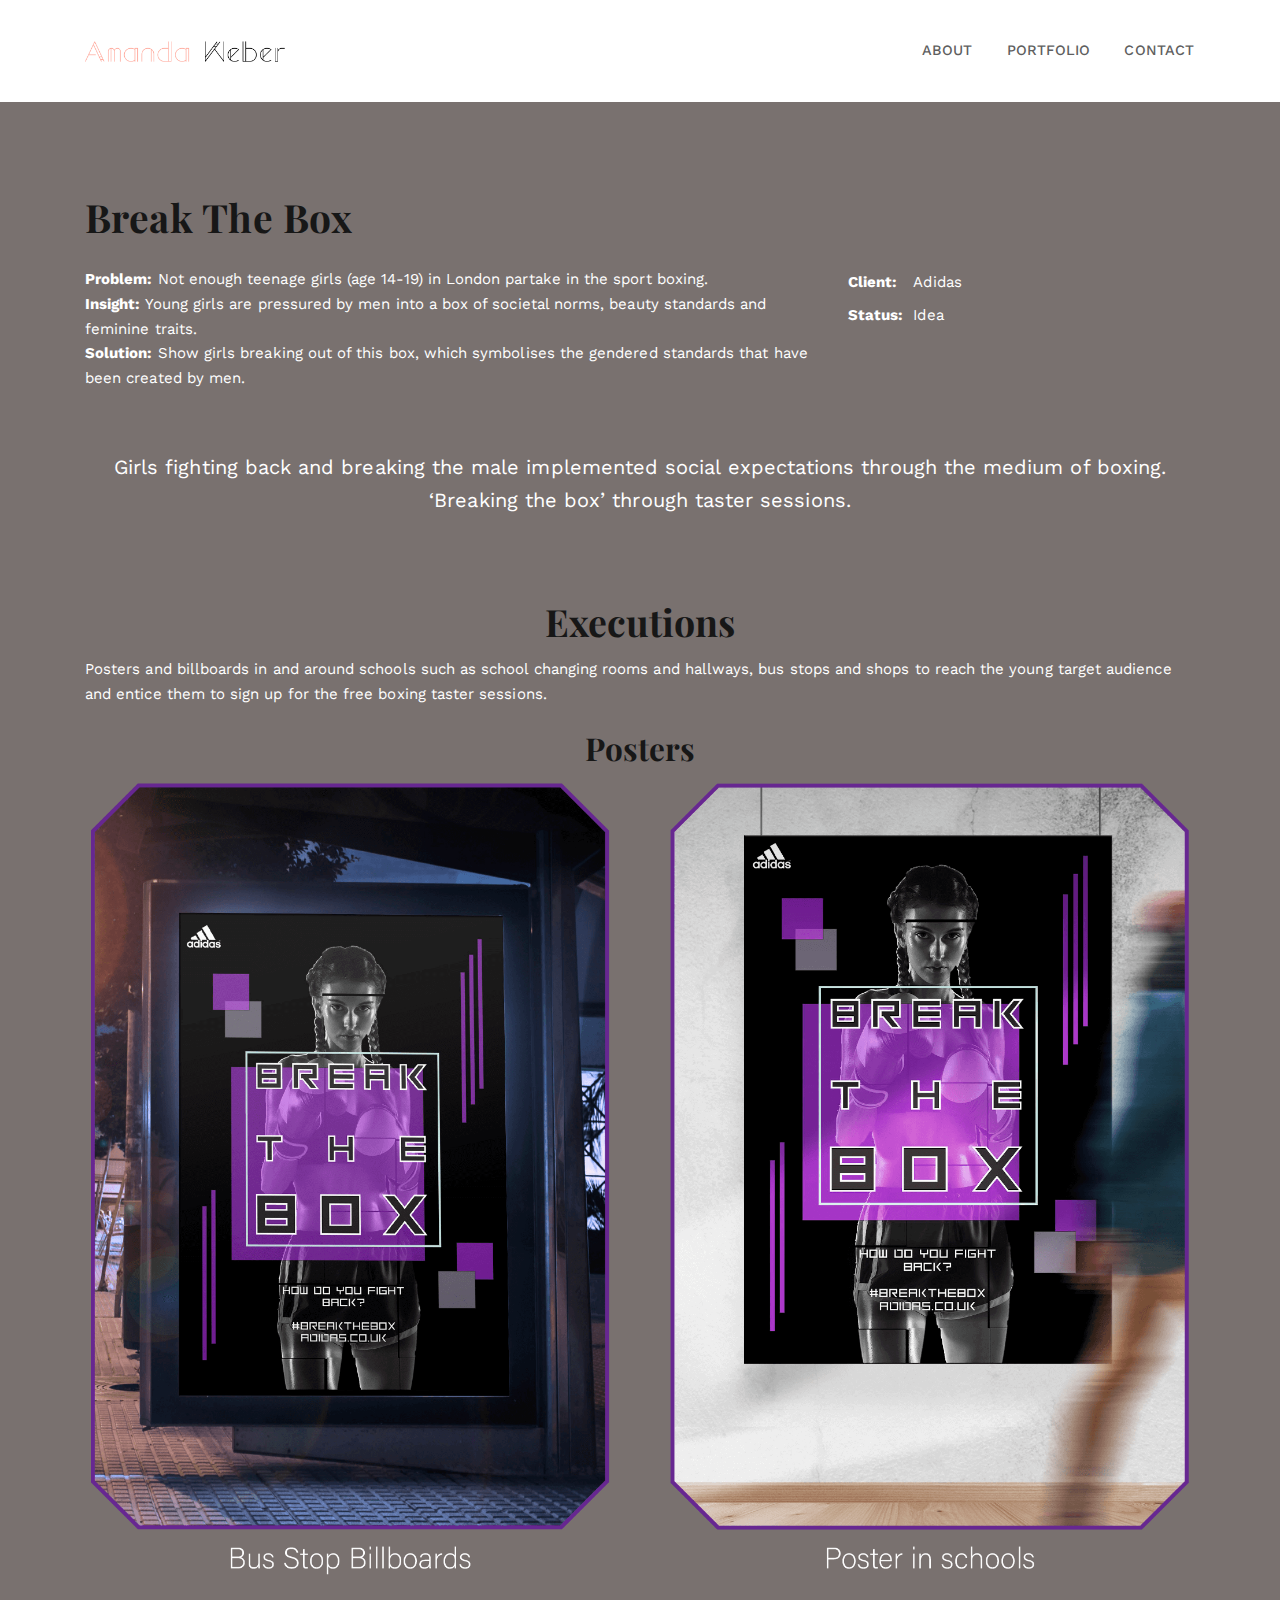
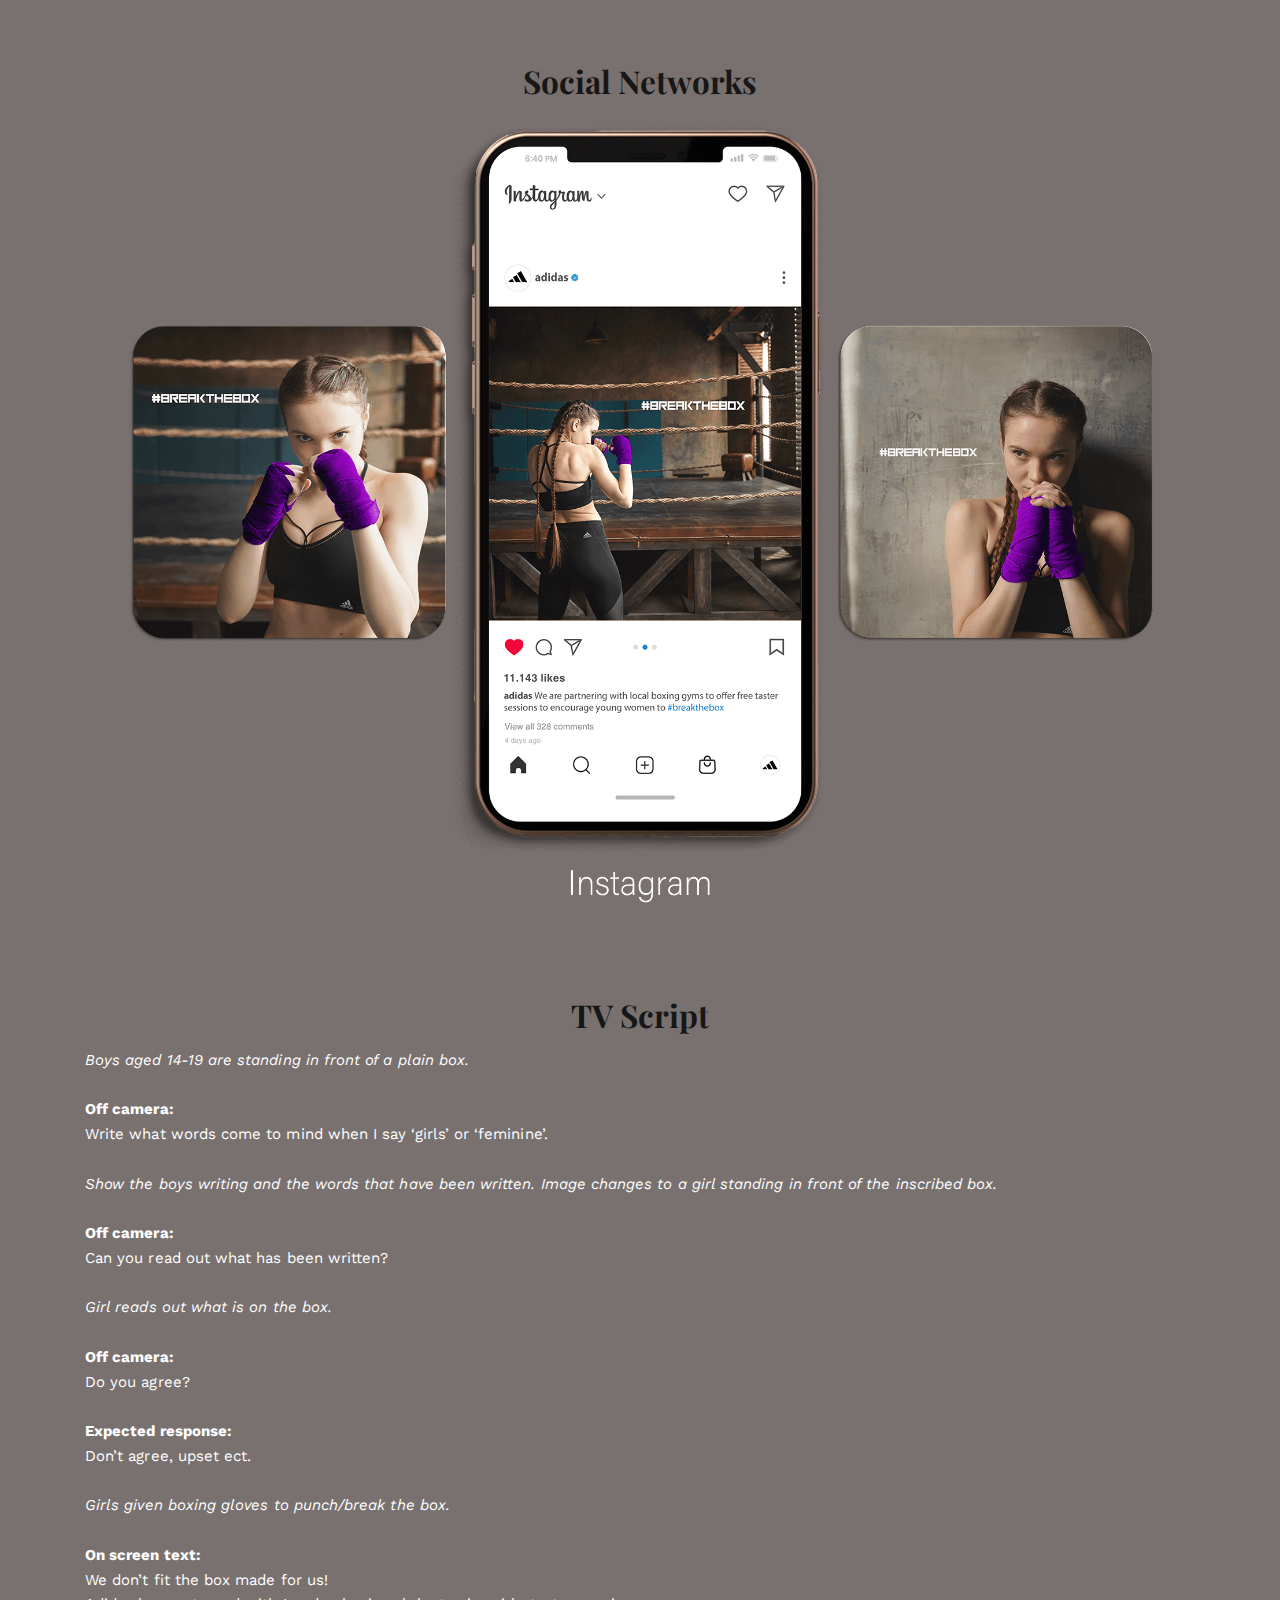
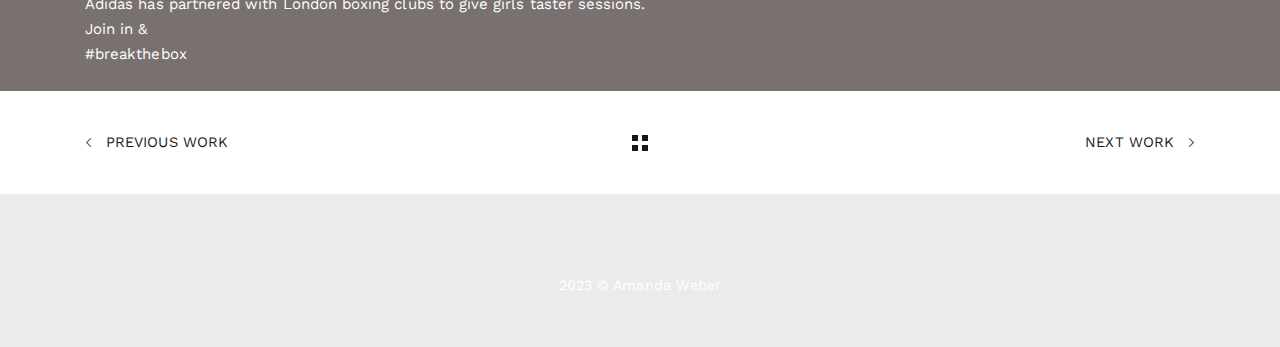
==== adidas-btb.html @ 9ef7ff14 "docs: breakthebox campaign" ====
<!DOCTYPE html>
<html lang="en">
<!-- Design by Unvab. Code by Khalid -->

<head>
    <meta charset="utf-8" />
    <meta http-equiv="X-UA-Compatible" content="IE=edge" />
    <meta name="viewport" content="width=device-width, initial-scale=1" />
    <meta name="description" content="Amanda Weber - Art Director Portfolio" />
    <meta name="keywords" content="art director, portfolio, creative" />
    <!-- Favicon -->
    <link rel="icon" type="image/png" href="assets/images/favicon.ico" />
    <!-- Google Fonts -->
    <link href="https://fonts.googleapis.com/css?family=Playfair+Display:400,400i,700,700i%7cWork+Sans:400,500,700"
        rel="stylesheet" type="text/css" />
    <!-- stylesheets -->
    <link rel="stylesheet" href="assets/css/combined.css" />
    <link rel="stylesheet" href="assets/css/style.css" />
    <link rel="stylesheet" href="assets/css/portfolio.css" />
    <!-- FontAwesome -->
    <link rel="stylesheet" href="https://cdnjs.cloudflare.com/ajax/libs/font-awesome/6.2.1/css/all.min.css" integrity="sha512-MV7K8+y+gLIBoVD59lQIYicR65iaqukzvf/nwasF0nqhPay5w/9lJmVM2hMDcnK1OnMGCdVK+iQrJ7lzPJQd1w==" crossorigin="anonymous" referrerpolicy="no-referrer" />
    <!-- Site Title -->
    <title>Amanda Weber | Break The Box </title>
</head>

<body>
    <header class="nk-header nk-header-opaque">
        <!--START: Navbar-->
        <nav class="nk-navbar nk-navbar-top">
            <div class="container">
                <div class="nk-nav-table">
                    <a href="index.html" class="nk-nav-logo">
                        <!-- Logo Light & Logo Dark-->
                        <img src="assets/images/logo.png" alt="" width="200" class="nk-nav-logo-onscroll" />
                        <img src="assets/images/logo.png" alt="" width="200" />
                    </a>
                    <ul class="nk-nav nk-nav-right hidden-md-down" data-nav-mobile="#nk-nav-mobile">
                        <li>
                            <a href="index.html#about">About</a>
                        </li>
                        <li>
                            <a href="index.html#portfolio">Portfolio</a>
                        </li>
                        <li>
                            <a href="index.html#contact">Contact</a>
                        </li>
                    </ul>
                    <ul class="nk-nav nk-nav-right nk-nav-icons">
                        <li class="single-icon hidden-lg-up">
                            <a href="#" class="nk-navbar-full-toggle">
                                <span class="nk-icon-burger">
                                    <span class="nk-t-1"></span>
                                    <span class="nk-t-2"></span>
                                    <span class="nk-t-3"></span>
                                </span>
                            </a>
                        </li>
                    </ul>
                </div>
            </div>
        </nav>
        <!-- END: Navbar -->
    </header>
    <!-- START: Navbar Mobile -->
    <nav class="nk-navbar nk-navbar-full nk-navbar-align-center" id="nk-nav-mobile">
        <div class="nk-navbar-bg">
            <!-- Optional Background Image
      <div class="bg-image" style="background-image: url('assets/images/bg-menu.jpg')"></div> -->
        </div>
        <div class="nk-nav-table">
            <div class="nk-nav-row">
                <div class="container">
                    <div class="nk-nav-header">
                        <div class="nk-nav-logo">
                            <a href="index.html" class="nk-nav-logo">
                                <img src="assets/images/logo.png" alt="" width="200" />
                            </a>
                        </div>
                        <div class="nk-nav-close nk-navbar-full-toggle">
                            <span class="nk-icon-close"></span>
                        </div>
                    </div>
                </div>
            </div>
            <div class="nk-nav-row-full nk-nav-row">
                <div class="nano">
                    <div class="nano-content">
                        <div class="nk-nav-table">
                            <div class="nk-nav-row nk-nav-row-full nk-nav-row-center nk-navbar-mobile-content">
                                <ul class="nk-nav">
                                    <!-- Here will be inserted menu from [data-mobile-menu="#nk-nav-mobile"] -->
                                </ul>
                            </div>
                        </div>
                    </div>
                </div>
            </div>
            <div class="nk-nav-row">
                <div class="container">
                    <div class="nk-nav-social">
                        <ul>
                            <li>
                                <a href="https://twitter.com/AmandaM_Weber" target="_blank"><i
                                        class="fa-brands fa-twitter"></i></a>
                            </li>
                            <li>
                                <a href="https://www.linkedin.com/in/weber-amanda/" target="_blank"><i
                                        class="fa-brands fa-linkedin"></i></a>
                            </li>
                        </ul>
                    </div>
                </div>
            </div>
        </div>
    </nav>
    <!-- END: Navbar Mobile -->
    <div class="nk-main adidas-colours">
        <div class="container">
            <div class="nk-portfolio-single">
                <div class="nk-gap-4 mb-14"></div>
                <h1 class="nk-portfolio-title display-4">Break The Box</h1>
                <div class="row vertical-gap">
                    <div class="col-lg-8">
                        <div class="nk-portfolio-info">
                            <div class="nk-portfolio-text">
                                <p><b>Problem:</b> Not enough teenage girls (age 14-19) in London partake in the sport
                                    boxing.<br>
                                    <b>Insight:</b> Young girls are pressured by men into a box of societal norms,
                                    beauty standards and feminine traits.<br>
                                    <b>Solution:</b> Show girls breaking out of this box, which symbolises the gendered
                                    standards that have been created by men.
                                </p>
                            </div>
                        </div>
                    </div>
                    <div class="col-lg-4">
                        <table class="nk-portfolio-details">
                            <tr>
                                <td>
                                    <strong>Client:</strong>
                                </td>
                                <td>Adidas</td>
                            </tr>
                            <tr>
                                <td>
                                    <strong>Status:</strong>
                                </td>
                                <td>Idea</td>
                            </tr>
                        </table>
                    </div>
                </div>
                <div class="nk-gap-3"></div>
                <p class="centered s20">Girls fighting back and breaking the male implemented social
                    expectations through the medium of boxing. ‘Breaking the box’ through taster
                    sessions.</p>
                <div class="nk-gap-3"></div>
                <h1 class="centered">Executions</h1>
                <p>Posters and billboards in and around schools such as school changing rooms and hallways, bus stops
                    and shops to reach the young target audience and entice them to sign up for the free boxing taster
                    sessions.</p>
                <h2 class="centered">Posters</h2>
                <img class="image-fit-100" src="assets/images/adidas-btb-posters.png">
                <div class="nk-gap-4"></div>
                <h2 class="centered section-gap">Social Networks</h2>
                <img class="image-fit-100" src="assets/images/adidas-btb-instagram.png">
                <div class="nk-gap-4"></div>
                <h2 class="centered">TV Script</h2>
                <p><i>Boys aged 14-19 are standing in front of a plain box.</i><br><br>

                    <b>Off camera:</b><br>
                    Write what words come to mind when I say ‘girls’ or ‘feminine’.
                    <br><br>
                    <i>Show the boys writing and the words that have been written.
                        Image changes to a girl standing in front of the inscribed box.</i>
                    <br><br>
                    <b>Off camera:</b><br>
                    Can you read out what has been written?
                    <br><br>
                    <i>Girl reads out what is on the box.</i>
                    <br><br>
                    <b>Off camera:</b><br>
                    Do you agree?
                    <br><br>
                    <b>Expected response:</b><br>
                    Don’t agree, upset ect.
                    <br><br>
                    <i>Girls given boxing gloves to punch/break the box.</i>
                    <br><br>
                    <b>On screen text:</b><br>
                    We don’t fit the box made for us!<br>
                    Adidas has partnered with London boxing clubs to give girls taster sessions.<br>
                    Join in &<br>
                    #breakthebox<br>
                </p>
            </div>
        </div>
        <!-- START: Pagination -->
        <div class="nk-pagination nk-pagination-center">
            <div class="container">
                <a class="nk-pagination-prev" href="cadillac-zcca.html">
                    <span class="pe-7s-angle-left"></span> Previous Work</a>
                <a class="nk-pagination-center" href="index.html#portfolio">
                    <span class="nk-icon-squares"></span>
                </a>
                <a class="nk-pagination-next" href="trnsmt-fc.html">Next Work <span class="pe-7s-angle-right"></span>
                </a>
            </div>
        </div>
        <!-- END: Pagination -->
        <!--START: Footer-->
        <footer class="nk-footer">
            <div class="nk-footer-cont">
                <div class="container text-xs-center">
                    <div class="nk-footer-social">
                        <ul>
                            <li><a href="https://twitter.com/AmandaM_Weber" target="_blank"><i
                                        class="fa-brands fa-twitter"></i></a></li>
                            <li><a href="https://www.linkedin.com/in/weber-amanda/" target="_blank"><i
                                        class="fa-brands fa-linkedin"></i></a></li>
                            </li>
                        </ul>
                    </div>

                    <div class="nk-footer-text">
                        <p>2023 &copy; Amanda Weber</p>
                    </div>
                </div>
            </div>
        </footer>
        <!-- END: Footer -->
    </div>
    <!-- START: Scripts -->
    <script src="assets/js/combined.js"></script>
    <!-- END: Scripts -->
</body>

</html>
---- assets/css/combined.css ----
@charset "UTF-8";

html {
  font-family: sans-serif;
  line-height: 1.15;
  -ms-text-size-adjust: 100%;
  -webkit-text-size-adjust: 100%;
}

body {
  margin: 0;
}

details,
footer,
header,
main,
menu,
nav {
  display: block;
}

[hidden] {
  display: none;
}

a {
  background-color: transparent;
  -webkit-text-decoration-skip: objects;
}

a:active,
a:hover {
  outline-width: 0;
}

b,
strong {
  font-weight: inherit;
  font-weight: bolder;
}

h1 {
  font-size: 2em;
  margin: 0.67em 0;
}

img {
  border-style: none;
}

html {
  box-sizing: border-box;
}

*,
:after,
:before {
  box-sizing: inherit;
}

html {
  font-size: 16px;
  -ms-overflow-style: scrollbar;
  -webkit-tap-highlight-color: transparent;
}

body {
  font-family: -apple-system, BlinkMacSystemFont, Segoe UI, Roboto,
    Helvetica Neue, Arial, sans-serif;
  font-size: 1rem;
  font-weight: 400;
  line-height: 1.5;
  color: #373a3c;
  background-color: #fff;
}

[tabindex="-1"]:focus {
  outline: 0 !important;
}

h1,
h2,
h3,
h4,
h5,
h6 {
  margin-top: 0;
  margin-bottom: 0.5rem;
}

p {
  margin-top: 0;
}

ol,
ul {
  margin-top: 0;
  margin-bottom: 1rem;
}

ol ol,
ol ul,
ul ol,
ul ul {
  margin-bottom: 0;
}

dt {
  font-weight: 700;
}

blockquote {
  margin: 0 0 1rem;
}

a {
  color: #0275d8;
  text-decoration: none;
}

a:focus,
a:hover {
  color: #014c8c;
  text-decoration: underline;
}

a:focus {
  outline: 5px auto -webkit-focus-ring-color;
  outline-offset: -2px;
}

a:not([href]):not([tabindex]),
a:not([href]):not([tabindex]):focus,
a:not([href]):not([tabindex]):hover {
  color: inherit;
  text-decoration: none;
}

a:not([href]):not([tabindex]):focus {
  outline: 0;
}

img {
  vertical-align: middle;
}

.h1,
.h2,
.h3,
.h4,
.h5,
.h6,
h1,
h2,
h3,
h4,
h5,
h6 {
  margin-bottom: 0.5rem;
  font-family: inherit;
  font-weight: 500;
  line-height: 1.1;
  color: inherit;
}

.h1,
h1 {
  font-size: 2.5rem;
}

.h2,
h2 {
  font-size: 2rem;
}

.h3,
h3 {
  font-size: 1.75rem;
}

.h4,
h4 {
  font-size: 1.5rem;
}

.h5,
h5 {
  font-size: 1.25rem;
}

.h6,
h6 {
  font-size: 1rem;
}

.display-3 {
  font-size: 4.5rem;
  font-weight: 300;
}

.display-4 {
  font-size: 3.5rem;
  font-weight: 300;
}

.container {
  margin-left: auto;
  margin-right: auto;
  padding-right: 15px;
  padding-left: 15px;
}

.container:after {
  content: "";
  display: table;
  clear: both;
}

@media (min-width: 576px) {
  .container {
    padding-right: 15px;
    padding-left: 15px;
  }
}

@media (min-width: 768px) {
  .container {
    padding-right: 15px;
    padding-left: 15px;
  }
}

@media (min-width: 992px) {
  .container {
    padding-right: 15px;
    padding-left: 15px;
  }
}

@media (min-width: 1200px) {
  .container {
    padding-right: 15px;
    padding-left: 15px;
  }
}

@media (min-width: 576px) {
  .container {
    width: 540px;
    max-width: 100%;
  }
}

@media (min-width: 768px) {
  .container {
    width: 720px;
    max-width: 100%;
  }
}

@media (min-width: 992px) {
  .container {
    width: 960px;
    max-width: 100%;
  }
}

@media (min-width: 1200px) {
  .container {
    width: 1140px;
    max-width: 100%;
  }
}

.row {
  margin-right: -15px;
  margin-left: -15px;
}

.row:after {
  content: "";
  display: table;
  clear: both;
}

@media (min-width: 576px) {
  .row {
    margin-right: -15px;
    margin-left: -15px;
  }
}

@media (min-width: 768px) {
  .row {
    margin-right: -15px;
    margin-left: -15px;
  }
}

@media (min-width: 992px) {
  .row {
    margin-right: -15px;
    margin-left: -15px;
  }
}

@media (min-width: 1200px) {
  .row {
    margin-right: -15px;
    margin-left: -15px;
  }
}

.col-lg,
.col-lg-1,
.col-lg-2,
.col-lg-3,
.col-lg-4,
.col-lg-5,
.col-lg-6,
.col-lg-7,
.col-lg-8,
.col-lg-9,
.col-lg-10,
.col-lg-11,
.col-lg-12 {
  position: relative;
  min-height: 1px;
  padding-right: 15px;
  padding-left: 15px;
}

@media (min-width: 576px) {

  .col-lg,
  .col-lg-1,
  .col-lg-2,
  .col-lg-3,
  .col-lg-4,
  .col-lg-5,
  .col-lg-6,
  .col-lg-7,
  .col-lg-8,
  .col-lg-9,
  .col-lg-10,
  .col-lg-11,
  .col-lg-12 {
    padding-right: 15px;
    padding-left: 15px;
  }
}

@media (min-width: 768px) {

  .col-lg,
  .col-lg-1,
  .col-lg-2,
  .col-lg-3,
  .col-lg-4,
  .col-lg-5,
  .col-lg-6,
  .col-lg-7,
  .col-lg-8,
  .col-lg-9,
  .col-lg-10,
  .col-lg-11,
  .col-lg-12 {
    padding-right: 15px;
    padding-left: 15px;
  }
}

@media (min-width: 992px) {

  .col-lg,
  .col-lg-1,
  .col-lg-2,
  .col-lg-3,
  .col-lg-4,
  .col-lg-5,
  .col-lg-6,
  .col-lg-7,
  .col-lg-8,
  .col-lg-9,
  .col-lg-10,
  .col-lg-11,
  .col-lg-12 {
    padding-right: 15px;
    padding-left: 15px;
  }
}

@media (min-width: 1200px) {

  .col-lg,
  .col-lg-1,
  .col-lg-2,
  .col-lg-3,
  .col-lg-4,
  .col-lg-5,
  .col-lg-6,
  .col-lg-7,
  .col-lg-8,
  .col-lg-9,
  .col-lg-10,
  .col-lg-11,
  .col-lg-12 {
    padding-right: 15px;
    padding-left: 15px;
  }
}

@media (min-width: 992px) {
  .col-lg-1 {
    float: left;
    width: 8.333333%;
  }

  .col-lg-2 {
    float: left;
    width: 16.666667%;
  }

  .col-lg-3 {
    float: left;
    width: 25%;
  }

  .col-lg-4 {
    float: left;
    width: 33.333333%;
  }

  .col-lg-5 {
    float: left;
    width: 41.666667%;
  }

  .col-lg-6 {
    float: left;
    width: 50%;
  }

  .col-lg-7 {
    float: left;
    width: 58.333333%;
  }

  .col-lg-8 {
    float: left;
    width: 66.666667%;
  }

  .col-lg-9 {
    float: left;
    width: 75%;
  }

  .col-lg-10 {
    float: left;
    width: 83.333333%;
  }

  .col-lg-11 {
    float: left;
    width: 91.666667%;
  }

  .col-lg-12 {
    float: left;
    width: 100%;
  }

  .offset-lg-0 {
    margin-left: 0;
  }

  .offset-lg-1 {
    margin-left: 8.333333%;
  }

  .offset-lg-2 {
    margin-left: 16.666667%;
  }

  .offset-lg-3 {
    margin-left: 25%;
  }

  .offset-lg-4 {
    margin-left: 33.333333%;
  }

  .offset-lg-5 {
    margin-left: 41.666667%;
  }

  .offset-lg-6 {
    margin-left: 50%;
  }

  .offset-lg-7 {
    margin-left: 58.333333%;
  }

  .offset-lg-8 {
    margin-left: 66.666667%;
  }

  .offset-lg-9 {
    margin-left: 75%;
  }

  .offset-lg-10 {
    margin-left: 83.333333%;
  }

  .offset-lg-11 {
    margin-left: 91.666667%;
  }
}

.table {
  width: 100%;
  max-width: 100%;
  margin-bottom: 1rem;
}

.table td,
.table th {
  padding: 0.75rem;
  vertical-align: top;
  border-top: 1px solid #eceeef;
}

.table thead th {
  vertical-align: bottom;
  border-bottom: 2px solid #eceeef;
}

.table tbody+tbody {
  border-top: 2px solid #eceeef;
}

.table .table {
  background-color: #fff;
}

.table-sm td,
.table-sm th {
  padding: 0.3rem;
}

.table-active,
.table-active>td,
.table-active>th,
.table-hover .table-active:hover,
.table-hover .table-active:hover>td,
.table-hover .table-active:hover>th,
.table-hover tbody tr:hover {
  background-color: rgba(0, 0, 0, 0.075);
}

.table-success,
.table-success>td,
.table-success>th {
  background-color: #dff0d8;
}

.table-hover .table-success:hover,
.table-hover .table-success:hover>td,
.table-hover .table-success:hover>th {
  background-color: #d0e9c6;
}

.table-info,
.table-info>td,
.table-info>th {
  background-color: #d9edf7;
}

.table-hover .table-info:hover,
.table-hover .table-info:hover>td,
.table-hover .table-info:hover>th {
  background-color: #c4e3f3;
}

.thead-default th {
  color: #55595c;
  background-color: #eceeef;
}

.table-reflow thead {
  float: left;
}

.table-reflow tbody {
  display: block;
  white-space: nowrap;
}

.table-reflow td,
.table-reflow th {
  border-top: 1px solid #eceeef;
  border-left: 1px solid #eceeef;
}

.table-reflow td:last-child,
.table-reflow th:last-child {
  border-right: 1px solid #eceeef;
}

.table-reflow tbody:last-child tr:last-child td,
.table-reflow tbody:last-child tr:last-child th,
.table-reflow tfoot:last-child tr:last-child td,
.table-reflow tfoot:last-child tr:last-child th,
.table-reflow thead:last-child tr:last-child td,
.table-reflow thead:last-child tr:last-child th {
  border-bottom: 1px solid #eceeef;
}

.table-reflow tr {
  float: left;
}

.table-reflow tr td,
.table-reflow tr th {
  display: block !important;
  border: 1px solid #eceeef;
}

.nav {
  padding-left: 0;
  margin-bottom: 0;
  list-style: none;
}

.nav-link {
  display: inline-block;
}

.nav-link:focus,
.nav-link:hover {
  text-decoration: none;
}

.nav-link.disabled {
  color: #818a91;
}

.nav-link.disabled,
.nav-link.disabled:focus,
.nav-link.disabled:hover {
  color: #818a91;
  cursor: not-allowed;
  background-color: transparent;
}

.nav-inline .nav-item {
  display: inline-block;
}

.nav-inline .nav-item+.nav-item,
.nav-inline .nav-link+.nav-link {
  margin-left: 1rem;
}

.tab-content>.tab-pane {
  display: none;
}

.tab-content>.active {
  display: block;
}

.navbar {
  position: relative;
  padding: 0.5rem 1rem;
}

.navbar:after {
  content: "";
  display: table;
  clear: both;
}

@media (min-width: 576px) {
  .navbar {
    border-radius: 0.25rem;
  }
}

.navbar-full {
  z-index: 1000;
}

@media (min-width: 576px) {
  .navbar-full {
    border-radius: 0;
  }
}

.navbar-fixed-bottom,
.navbar-fixed-top {
  position: fixed;
  right: 0;
  left: 0;
  z-index: 1030;
}

@media (min-width: 576px) {

  .navbar-fixed-bottom,
  .navbar-fixed-top {
    border-radius: 0;
  }
}

.navbar-fixed-top {
  top: 0;
}

.navbar-fixed-bottom {
  bottom: 0;
}

.navbar-sticky-top {
  position: -webkit-sticky;
  position: sticky;
  top: 0;
  z-index: 1030;
  width: 100%;
}

@media (min-width: 576px) {
  .navbar-sticky-top {
    border-radius: 0;
  }
}

.navbar-text {
  display: inline-block;
  padding-top: 0.425rem;
  padding-bottom: 0.425rem;
}

.navbar-nav .nav-item {
  float: left;
}

.navbar-nav .nav-link {
  display: block;
  padding-top: 0.425rem;
  padding-bottom: 0.425rem;
}

.navbar-nav .nav-item+.nav-item,
.navbar-nav .nav-link+.nav-link {
  margin-left: 1rem;
}

.navbar-light .navbar-nav .nav-link {
  color: rgba(0, 0, 0, 0.5);
}

.navbar-light .navbar-nav .nav-link:focus,
.navbar-light .navbar-nav .nav-link:hover {
  color: rgba(0, 0, 0, 0.7);
}

.navbar-light .navbar-nav .active>.nav-link,
.navbar-light .navbar-nav .active>.nav-link:focus,
.navbar-light .navbar-nav .active>.nav-link:hover,
.navbar-light .navbar-nav .nav-link.active,
.navbar-light .navbar-nav .nav-link.active:focus,
.navbar-light .navbar-nav .nav-link.active:hover,
.navbar-light .navbar-nav .nav-link.open,
.navbar-light .navbar-nav .nav-link.open:focus,
.navbar-light .navbar-nav .nav-link.open:hover,
.navbar-light .navbar-nav .open>.nav-link,
.navbar-light .navbar-nav .open>.nav-link:focus,
.navbar-light .navbar-nav .open>.nav-link:hover {
  color: rgba(0, 0, 0, 0.9);
}

.align-top {
  vertical-align: top !important;
}

.align-middle {
  vertical-align: middle !important;
}

.align-bottom {
  vertical-align: bottom !important;
}

.align-text-bottom {
  vertical-align: text-bottom !important;
}

.align-text-top {
  vertical-align: text-top !important;
}

.bg-success {
  background-color: #5cb85c !important;
}

a.bg-success:focus,
a.bg-success:hover {
  background-color: #449d44 !important;
}

.bg-info {
  background-color: #5bc0de !important;
}

a.bg-info:focus,
a.bg-info:hover {
  background-color: #31b0d5 !important;
}

.float-left {
  float: left !important;
}

.float-right {
  float: right !important;
}

.float-none {
  float: none !important;
}

@media (min-width: 576px) and (min-width: 576px) {
  .float-sm-left {
    float: left !important;
  }

  .float-sm-right {
    float: right !important;
  }

  .float-sm-none {
    float: none !important;
  }
}

@media (min-width: 768px) and (min-width: 768px) {
  .float-md-left {
    float: left !important;
  }

  .float-md-right {
    float: right !important;
  }

  .float-md-none {
    float: none !important;
  }
}

@media (min-width: 992px) and (min-width: 992px) {
  .float-lg-left {
    float: left !important;
  }

  .float-lg-right {
    float: right !important;
  }

  .float-lg-none {
    float: none !important;
  }
}

.w-100 {
  width: 100% !important;
}

.h-100 {
  height: 100% !important;
}

.my-0 {
  margin-top: 0 !important;
  margin-bottom: 0 !important;
}

.m-1 {
  margin: 0.25rem !important;
}

.mt-1 {
  margin-top: 0.25rem !important;
}

.mb-1,
.my-1 {
  margin-bottom: 0.25rem !important;
}

.my-1 {
  margin-top: 0.25rem !important;
}

.m-2 {
  margin: 0.5rem !important;
}

.mt-2 {
  margin-top: 0.5rem !important;
}

.mb-2,
.my-2 {
  margin-bottom: 0.5rem !important;
}

.my-2 {
  margin-top: 0.5rem !important;
}

.m-3 {
  margin: 1rem !important;
}

.mt-3 {
  margin-top: 1rem !important;
}

.mb-3,
.my-3 {
  margin-bottom: 1rem !important;
}

.my-3 {
  margin-top: 1rem !important;
}

.m-4 {
  margin: 1.5rem !important;
}

.mt-4 {
  margin-top: 1.5rem !important;
}

.mb-4,
.my-4 {
  margin-bottom: 1.5rem !important;
}

.my-4 {
  margin-top: 1.5rem !important;
}

.m-5 {
  margin: 3rem !important;
}

.mt-5 {
  margin-top: 3rem !important;
}

.mb-5,
.my-5 {
  margin-bottom: 3rem !important;
}

.my-5 {
  margin-top: 3rem !important;
}

.px-0 {
  padding-right: 0 !important;
  padding-left: 0 !important;
}

.py-0 {
  padding-top: 0 !important;
  padding-bottom: 0 !important;
}

.p-1 {
  padding: 0.25rem !important;
}

.pt-1 {
  padding-top: 0.25rem !important;
}

.pr-1 {
  padding-right: 0.25rem !important;
}

.pl-1,
.px-1 {
  padding-left: 0.25rem !important;
}

.px-1 {
  padding-right: 0.25rem !important;
}

.py-1 {
  padding-top: 0.25rem !important;
  padding-bottom: 0.25rem !important;
}

.p-2 {
  padding: 0.5rem !important;
}

.pt-2 {
  padding-top: 0.5rem !important;
}

.pr-2 {
  padding-right: 0.5rem !important;
}

.pl-2,
.px-2 {
  padding-left: 0.5rem !important;
}

.px-2 {
  padding-right: 0.5rem !important;
}

.py-2 {
  padding-top: 0.5rem !important;
  padding-bottom: 0.5rem !important;
}

.p-3 {
  padding: 1rem !important;
}

.pt-3 {
  padding-top: 1rem !important;
}

.pr-3 {
  padding-right: 1rem !important;
}

.pl-3,
.px-3 {
  padding-left: 1rem !important;
}

.px-3 {
  padding-right: 1rem !important;
}

.py-3 {
  padding-top: 1rem !important;
  padding-bottom: 1rem !important;
}

.p-4 {
  padding: 1.5rem !important;
}

.pt-4 {
  padding-top: 1.5rem !important;
}

.pr-4 {
  padding-right: 1.5rem !important;
}

.pl-4,
.px-4 {
  padding-left: 1.5rem !important;
}

.px-4 {
  padding-right: 1.5rem !important;
}

.py-4 {
  padding-top: 1.5rem !important;
  padding-bottom: 1.5rem !important;
}

.p-5 {
  padding: 3rem !important;
}

.pt-5 {
  padding-top: 3rem !important;
}

.pr-5 {
  padding-right: 3rem !important;
}

.pl-5,
.px-5 {
  padding-left: 3rem !important;
}

.px-5 {
  padding-right: 3rem !important;
}

.py-5 {
  padding-top: 3rem !important;
  padding-bottom: 3rem !important;
}

@media (min-width: 576px) and (min-width: 576px) {
  .m-sm-0 {
    margin: 0 !important;
  }

  .mt-sm-0 {
    margin-top: 0 !important;
  }

  .mb-sm-0,
  .my-sm-0 {
    margin-bottom: 0 !important;
  }

  .my-sm-0 {
    margin-top: 0 !important;
  }
}

@media (min-width: 576px) and (min-width: 576px) {
  .m-sm-1 {
    margin: 0.25rem !important;
  }

  .mt-sm-1 {
    margin-top: 0.25rem !important;
  }

  .mb-sm-1,
  .my-sm-1 {
    margin-bottom: 0.25rem !important;
  }

  .my-sm-1 {
    margin-top: 0.25rem !important;
  }
}

@media (min-width: 576px) and (min-width: 576px) {
  .m-sm-2 {
    margin: 0.5rem !important;
  }

  .mt-sm-2 {
    margin-top: 0.5rem !important;
  }

  .mb-sm-2,
  .my-sm-2 {
    margin-bottom: 0.5rem !important;
  }

  .my-sm-2 {
    margin-top: 0.5rem !important;
  }
}

@media (min-width: 576px) and (min-width: 576px) {
  .m-sm-3 {
    margin: 1rem !important;
  }

  .mt-sm-3 {
    margin-top: 1rem !important;
  }

  .mb-sm-3,
  .my-sm-3 {
    margin-bottom: 1rem !important;
  }

  .my-sm-3 {
    margin-top: 1rem !important;
  }
}

@media (min-width: 576px) and (min-width: 576px) {
  .m-sm-4 {
    margin: 1.5rem !important;
  }

  .mt-sm-4 {
    margin-top: 1.5rem !important;
  }

  .mb-sm-4,
  .my-sm-4 {
    margin-bottom: 1.5rem !important;
  }

  .my-sm-4 {
    margin-top: 1.5rem !important;
  }
}

@media (min-width: 576px) and (min-width: 576px) {
  .m-sm-5 {
    margin: 3rem !important;
  }

  .mt-sm-5 {
    margin-top: 3rem !important;
  }

  .mb-sm-5,
  .my-sm-5 {
    margin-bottom: 3rem !important;
  }

  .my-sm-5 {
    margin-top: 3rem !important;
  }
}

@media (min-width: 576px) and (min-width: 576px) {
  .p-sm-0 {
    padding: 0 !important;
  }

  .pt-sm-0 {
    padding-top: 0 !important;
  }

  .pr-sm-0 {
    padding-right: 0 !important;
  }

  .pl-sm-0,
  .px-sm-0 {
    padding-left: 0 !important;
  }

  .px-sm-0 {
    padding-right: 0 !important;
  }

  .py-sm-0 {
    padding-top: 0 !important;
    padding-bottom: 0 !important;
  }
}

@media (min-width: 576px) and (min-width: 576px) {
  .p-sm-1 {
    padding: 0.25rem !important;
  }

  .pt-sm-1 {
    padding-top: 0.25rem !important;
  }

  .pr-sm-1 {
    padding-right: 0.25rem !important;
  }

  .pl-sm-1,
  .px-sm-1 {
    padding-left: 0.25rem !important;
  }

  .px-sm-1 {
    padding-right: 0.25rem !important;
  }

  .py-sm-1 {
    padding-top: 0.25rem !important;
    padding-bottom: 0.25rem !important;
  }
}

@media (min-width: 576px) and (min-width: 576px) {
  .p-sm-2 {
    padding: 0.5rem !important;
  }

  .pt-sm-2 {
    padding-top: 0.5rem !important;
  }

  .pr-sm-2 {
    padding-right: 0.5rem !important;
  }

  .pl-sm-2,
  .px-sm-2 {
    padding-left: 0.5rem !important;
  }

  .px-sm-2 {
    padding-right: 0.5rem !important;
  }

  .py-sm-2 {
    padding-top: 0.5rem !important;
    padding-bottom: 0.5rem !important;
  }
}

@media (min-width: 576px) and (min-width: 576px) {
  .p-sm-3 {
    padding: 1rem !important;
  }

  .pt-sm-3 {
    padding-top: 1rem !important;
  }

  .pr-sm-3 {
    padding-right: 1rem !important;
  }

  .pl-sm-3,
  .px-sm-3 {
    padding-left: 1rem !important;
  }

  .px-sm-3 {
    padding-right: 1rem !important;
  }

  .py-sm-3 {
    padding-top: 1rem !important;
    padding-bottom: 1rem !important;
  }
}

@media (min-width: 576px) and (min-width: 576px) {
  .p-sm-4 {
    padding: 1.5rem !important;
  }

  .pt-sm-4 {
    padding-top: 1.5rem !important;
  }

  .pr-sm-4 {
    padding-right: 1.5rem !important;
  }

  .pl-sm-4,
  .px-sm-4 {
    padding-left: 1.5rem !important;
  }

  .px-sm-4 {
    padding-right: 1.5rem !important;
  }

  .py-sm-4 {
    padding-top: 1.5rem !important;
    padding-bottom: 1.5rem !important;
  }
}

@media (min-width: 576px) and (min-width: 576px) {
  .p-sm-5 {
    padding: 3rem !important;
  }

  .pt-sm-5 {
    padding-top: 3rem !important;
  }

  .pr-sm-5 {
    padding-right: 3rem !important;
  }

  .pl-sm-5,
  .px-sm-5 {
    padding-left: 3rem !important;
  }

  .px-sm-5 {
    padding-right: 3rem !important;
  }

  .py-sm-5 {
    padding-top: 3rem !important;
    padding-bottom: 3rem !important;
  }
}

@media (min-width: 768px) and (min-width: 768px) {
  .m-md-0 {
    margin: 0 !important;
  }

  .mt-md-0 {
    margin-top: 0 !important;
  }

  .mb-md-0,
  .my-md-0 {
    margin-bottom: 0 !important;
  }

  .my-md-0 {
    margin-top: 0 !important;
  }
}

@media (min-width: 768px) and (min-width: 768px) {
  .m-md-1 {
    margin: 0.25rem !important;
  }

  .mt-md-1 {
    margin-top: 0.25rem !important;
  }

  .mb-md-1,
  .my-md-1 {
    margin-bottom: 0.25rem !important;
  }

  .my-md-1 {
    margin-top: 0.25rem !important;
  }
}

@media (min-width: 768px) and (min-width: 768px) {
  .m-md-2 {
    margin: 0.5rem !important;
  }

  .mt-md-2 {
    margin-top: 0.5rem !important;
  }

  .mb-md-2,
  .my-md-2 {
    margin-bottom: 0.5rem !important;
  }

  .my-md-2 {
    margin-top: 0.5rem !important;
  }
}

@media (min-width: 768px) and (min-width: 768px) {
  .m-md-3 {
    margin: 1rem !important;
  }

  .mt-md-3 {
    margin-top: 1rem !important;
  }

  .mb-md-3,
  .my-md-3 {
    margin-bottom: 1rem !important;
  }

  .my-md-3 {
    margin-top: 1rem !important;
  }
}

@media (min-width: 768px) and (min-width: 768px) {
  .m-md-4 {
    margin: 1.5rem !important;
  }

  .mt-md-4 {
    margin-top: 1.5rem !important;
  }

  .mb-md-4,
  .my-md-4 {
    margin-bottom: 1.5rem !important;
  }

  .my-md-4 {
    margin-top: 1.5rem !important;
  }
}

@media (min-width: 768px) and (min-width: 768px) {
  .m-md-5 {
    margin: 3rem !important;
  }

  .mt-md-5 {
    margin-top: 3rem !important;
  }

  .mb-md-5,
  .my-md-5 {
    margin-bottom: 3rem !important;
  }

  .my-md-5 {
    margin-top: 3rem !important;
  }
}

@media (min-width: 768px) and (min-width: 768px) {
  .p-md-0 {
    padding: 0 !important;
  }

  .pt-md-0 {
    padding-top: 0 !important;
  }

  .pr-md-0 {
    padding-right: 0 !important;
  }

  .pl-md-0,
  .px-md-0 {
    padding-left: 0 !important;
  }

  .px-md-0 {
    padding-right: 0 !important;
  }

  .py-md-0 {
    padding-top: 0 !important;
    padding-bottom: 0 !important;
  }
}

@media (min-width: 768px) and (min-width: 768px) {
  .p-md-1 {
    padding: 0.25rem !important;
  }

  .pt-md-1 {
    padding-top: 0.25rem !important;
  }

  .pr-md-1 {
    padding-right: 0.25rem !important;
  }

  .pl-md-1,
  .px-md-1 {
    padding-left: 0.25rem !important;
  }

  .px-md-1 {
    padding-right: 0.25rem !important;
  }

  .py-md-1 {
    padding-top: 0.25rem !important;
    padding-bottom: 0.25rem !important;
  }
}

@media (min-width: 768px) and (min-width: 768px) {
  .p-md-2 {
    padding: 0.5rem !important;
  }

  .pt-md-2 {
    padding-top: 0.5rem !important;
  }

  .pr-md-2 {
    padding-right: 0.5rem !important;
  }

  .pl-md-2,
  .px-md-2 {
    padding-left: 0.5rem !important;
  }

  .px-md-2 {
    padding-right: 0.5rem !important;
  }

  .py-md-2 {
    padding-top: 0.5rem !important;
    padding-bottom: 0.5rem !important;
  }
}

@media (min-width: 768px) and (min-width: 768px) {
  .p-md-3 {
    padding: 1rem !important;
  }

  .pt-md-3 {
    padding-top: 1rem !important;
  }

  .pr-md-3 {
    padding-right: 1rem !important;
  }

  .pl-md-3,
  .px-md-3 {
    padding-left: 1rem !important;
  }

  .px-md-3 {
    padding-right: 1rem !important;
  }

  .py-md-3 {
    padding-top: 1rem !important;
    padding-bottom: 1rem !important;
  }
}

@media (min-width: 768px) and (min-width: 768px) {
  .p-md-4 {
    padding: 1.5rem !important;
  }

  .pt-md-4 {
    padding-top: 1.5rem !important;
  }

  .pr-md-4 {
    padding-right: 1.5rem !important;
  }

  .pl-md-4,
  .px-md-4 {
    padding-left: 1.5rem !important;
  }

  .px-md-4 {
    padding-right: 1.5rem !important;
  }

  .py-md-4 {
    padding-top: 1.5rem !important;
    padding-bottom: 1.5rem !important;
  }
}

@media (min-width: 768px) and (min-width: 768px) {
  .p-md-5 {
    padding: 3rem !important;
  }

  .pt-md-5 {
    padding-top: 3rem !important;
  }

  .pr-md-5 {
    padding-right: 3rem !important;
  }

  .pl-md-5,
  .px-md-5 {
    padding-left: 3rem !important;
  }

  .px-md-5 {
    padding-right: 3rem !important;
  }

  .py-md-5 {
    padding-top: 3rem !important;
    padding-bottom: 3rem !important;
  }
}

@media (min-width: 992px) and (min-width: 992px) {
  .m-lg-0 {
    margin: 0 !important;
  }

  .mt-lg-0 {
    margin-top: 0 !important;
  }

  .mb-lg-0,
  .my-lg-0 {
    margin-bottom: 0 !important;
  }

  .my-lg-0 {
    margin-top: 0 !important;
  }
}

@media (min-width: 992px) and (min-width: 992px) {
  .m-lg-1 {
    margin: 0.25rem !important;
  }

  .mt-lg-1 {
    margin-top: 0.25rem !important;
  }

  .mb-lg-1,
  .my-lg-1 {
    margin-bottom: 0.25rem !important;
  }

  .my-lg-1 {
    margin-top: 0.25rem !important;
  }
}

@media (min-width: 992px) and (min-width: 992px) {
  .m-lg-2 {
    margin: 0.5rem !important;
  }

  .mt-lg-2 {
    margin-top: 0.5rem !important;
  }

  .mb-lg-2,
  .my-lg-2 {
    margin-bottom: 0.5rem !important;
  }

  .my-lg-2 {
    margin-top: 0.5rem !important;
  }
}

@media (min-width: 992px) and (min-width: 992px) {
  .m-lg-3 {
    margin: 1rem !important;
  }

  .mt-lg-3 {
    margin-top: 1rem !important;
  }

  .mb-lg-3,
  .my-lg-3 {
    margin-bottom: 1rem !important;
  }

  .my-lg-3 {
    margin-top: 1rem !important;
  }
}

@media (min-width: 992px) and (min-width: 992px) {
  .m-lg-4 {
    margin: 1.5rem !important;
  }

  .mt-lg-4 {
    margin-top: 1.5rem !important;
  }

  .mb-lg-4,
  .my-lg-4 {
    margin-bottom: 1.5rem !important;
  }

  .my-lg-4 {
    margin-top: 1.5rem !important;
  }
}

@media (min-width: 992px) and (min-width: 992px) {
  .m-lg-5 {
    margin: 3rem !important;
  }

  .mt-lg-5 {
    margin-top: 3rem !important;
  }

  .mb-lg-5,
  .my-lg-5 {
    margin-bottom: 3rem !important;
  }

  .my-lg-5 {
    margin-top: 3rem !important;
  }
}

@media (min-width: 992px) and (min-width: 992px) {
  .p-lg-0 {
    padding: 0 !important;
  }

  .pt-lg-0 {
    padding-top: 0 !important;
  }

  .pr-lg-0 {
    padding-right: 0 !important;
  }

  .pl-lg-0,
  .px-lg-0 {
    padding-left: 0 !important;
  }

  .px-lg-0 {
    padding-right: 0 !important;
  }

  .py-lg-0 {
    padding-top: 0 !important;
    padding-bottom: 0 !important;
  }
}

@media (min-width: 992px) and (min-width: 992px) {
  .p-lg-1 {
    padding: 0.25rem !important;
  }

  .pt-lg-1 {
    padding-top: 0.25rem !important;
  }

  .pr-lg-1 {
    padding-right: 0.25rem !important;
  }

  .pl-lg-1,
  .px-lg-1 {
    padding-left: 0.25rem !important;
  }

  .px-lg-1 {
    padding-right: 0.25rem !important;
  }

  .py-lg-1 {
    padding-top: 0.25rem !important;
    padding-bottom: 0.25rem !important;
  }
}

@media (min-width: 992px) and (min-width: 992px) {
  .p-lg-2 {
    padding: 0.5rem !important;
  }

  .pt-lg-2 {
    padding-top: 0.5rem !important;
  }

  .pr-lg-2 {
    padding-right: 0.5rem !important;
  }

  .pl-lg-2,
  .px-lg-2 {
    padding-left: 0.5rem !important;
  }

  .px-lg-2 {
    padding-right: 0.5rem !important;
  }

  .py-lg-2 {
    padding-top: 0.5rem !important;
    padding-bottom: 0.5rem !important;
  }
}

@media (min-width: 992px) and (min-width: 992px) {
  .p-lg-3 {
    padding: 1rem !important;
  }

  .pt-lg-3 {
    padding-top: 1rem !important;
  }

  .pr-lg-3 {
    padding-right: 1rem !important;
  }

  .pl-lg-3,
  .px-lg-3 {
    padding-left: 1rem !important;
  }

  .px-lg-3 {
    padding-right: 1rem !important;
  }

  .py-lg-3 {
    padding-top: 1rem !important;
    padding-bottom: 1rem !important;
  }
}

@media (min-width: 992px) and (min-width: 992px) {
  .p-lg-4 {
    padding: 1.5rem !important;
  }

  .pt-lg-4 {
    padding-top: 1.5rem !important;
  }

  .pr-lg-4 {
    padding-right: 1.5rem !important;
  }

  .pl-lg-4,
  .px-lg-4 {
    padding-left: 1.5rem !important;
  }

  .px-lg-4 {
    padding-right: 1.5rem !important;
  }

  .py-lg-4 {
    padding-top: 1.5rem !important;
    padding-bottom: 1.5rem !important;
  }
}

@media (min-width: 992px) and (min-width: 992px) {
  .p-lg-5 {
    padding: 3rem !important;
  }

  .pt-lg-5 {
    padding-top: 3rem !important;
  }

  .pr-lg-5 {
    padding-right: 3rem !important;
  }

  .pl-lg-5,
  .px-lg-5 {
    padding-left: 3rem !important;
  }

  .px-lg-5 {
    padding-right: 3rem !important;
  }

  .py-lg-5 {
    padding-top: 3rem !important;
    padding-bottom: 3rem !important;
  }
}

.pos-f-t {
  position: fixed;
  top: 0;
  right: 0;
  left: 0;
  z-index: 1030;
}

.text-xs-left {
  text-align: left !important;
}

.text-xs-right {
  text-align: right !important;
}

.text-xs-center {
  text-align: center !important;
}

@media (min-width: 576px) {
  .text-sm-left {
    text-align: left !important;
  }

  .text-sm-right {
    text-align: right !important;
  }

  .text-sm-center {
    text-align: center !important;
  }
}

@media (min-width: 768px) {
  .text-md-left {
    text-align: left !important;
  }

  .text-md-right {
    text-align: right !important;
  }

  .text-md-center {
    text-align: center !important;
  }
}

@media (min-width: 992px) {
  .text-lg-left {
    text-align: left !important;
  }

  .text-lg-right {
    text-align: right !important;
  }

  .text-lg-center {
    text-align: center !important;
  }
}

.text-success {
  color: #5cb85c !important;
}

a.text-success:focus,
a.text-success:hover {
  color: #449d44 !important;
}

.text-info {
  color: #5bc0de !important;
}

a.text-info:focus,
a.text-info:hover {
  color: #31b0d5 !important;
}

.text-gray-dark {
  color: #373a3c !important;
}

a.text-gray-dark:focus,
a.text-gray-dark:hover {
  color: #1f2021 !important;
}

.text-hide {
  font: 0/0 a;
  color: transparent;
  text-shadow: none;
  background-color: transparent;
  border: 0;
}

.hidden-xs-up {
  display: none !important;
}

@media (max-width: 575px) {
  .hidden-xs-down {
    display: none !important;
  }
}

@media (min-width: 576px) {
  .hidden-sm-up {
    display: none !important;
  }
}

@media (max-width: 767px) {
  .hidden-sm-down {
    display: none !important;
  }
}

@media (min-width: 768px) {
  .hidden-md-up {
    display: none !important;
  }
}

@media (max-width: 991px) {
  .hidden-md-down {
    display: none !important;
  }
}

@media (min-width: 992px) {
  .hidden-lg-up {
    display: none !important;
  }
}

@media (max-width: 1199px) {
  .hidden-lg-down {
    display: none !important;
  }
}

.visible-print-block {
  display: none !important;
}

@media print {
  .visible-print-block {
    display: block !important;
  }
}

.visible-print-inline {
  display: none !important;
}

@media print {
  .visible-print-inline {
    display: inline !important;
  }
}

.visible-print-inline-block {
  display: none !important;
}

@media print {
  .visible-print-inline-block {
    display: inline-block !important;
  }
}

@media print {
  .hidden-print {
    display: none !important;
  }
}

.pe-fw,
.pe-li {
  text-align: center;
}

@font-face {
  font-family: Pe-icon-7-stroke;
  src: url(../fonts/Pe-icon-7-stroke.eot?d7yf1v);
  src: url(../fonts/Pe-icon-7-stroke.eot?#iefixd7yf1v) format("embedded-opentype"),
    url(../fonts/Pe-icon-7-stroke.woff?d7yf1v) format("woff"),
    url(../fonts/Pe-icon-7-stroke.ttf?d7yf1v) format("truetype"),
    url(../fonts/Pe-icon-7-stroke.svg?d7yf1v#Pe-icon-7-stroke) format("svg");
  font-weight: 400;
  font-style: normal;
}

[class*=" pe-7s-"],
[class^="pe-7s-"] {
  display: inline-block;
  font-family: Pe-icon-7-stroke;
  font-style: normal;
  font-weight: 400;
  font-variant: normal;
  text-transform: none;
  line-height: 1;
  -webkit-font-smoothing: antialiased;
  -moz-osx-font-smoothing: grayscale;
}

.pe-lg {
  font-size: 1.33em;
  line-height: 0.75em;
  vertical-align: -15%;
}

.pe-stack {
  vertical-align: middle;
}

.pe-2x {
  font-size: 2em;
}

.pe-3x {
  font-size: 3em;
}

.pe-4x {
  font-size: 4em;
}

.pe-5x {
  font-size: 5em;
}

.pe-fw {
  width: 1.28571em;
}

.pe-ul {
  padding-left: 0;
  margin-left: 2.14286em;
  list-style-type: none;
}

.pe-ul>li {
  position: relative;
}

.pe-li {
  position: absolute;
  left: -2.14286em;
  width: 2.14286em;
  top: 0.14286em;
}

.pe-li.pe-lg {
  left: -1.85714em;
}

.pe-border {
  padding: 0.2em 0.25em 0.15em;
  border-radius: 0.1em;
  border: 0.08em solid #eaeaea;
}

.pe-rotate-90 {
  filter: progid:DXImageTransform.Microsoft.BasicImage(rotation=1);
  -webkit-transform: rotate(90deg);
  transform: rotate(90deg);
}

.pe-rotate-180 {
  filter: progid:DXImageTransform.Microsoft.BasicImage(rotation=2);
  -webkit-transform: rotate(180deg);
  transform: rotate(180deg);
}

.pe-rotate-270 {
  filter: progid:DXImageTransform.Microsoft.BasicImage(rotation=3);
  -webkit-transform: rotate(270deg);
  transform: rotate(270deg);
}

.pe-stack {
  position: relative;
  display: inline-block;
  width: 2em;
  height: 2em;
  line-height: 2em;
}

.pe-stack-1x,
.pe-stack-2x {
  position: absolute;
  left: 0;
  width: 100%;
  text-align: center;
}

.pe-stack-1x {
  line-height: inherit;
}

.pe-stack-2x {
  font-size: 2em;
}

.pe-7s-album:before {
  content: "\e6aa";
}

.pe-7s-back-2:before {
  content: "\e6ac";
}

.pe-7s-female:before {
  content: "\e6b2";
}

.pe-7s-hammer:before {
  content: "\e6b4";
}

.pe-7s-male:before {
  content: "\e6ba";
}

.pe-7s-map-2:before {
  content: "\e6bb";
}

.pe-7s-next-2:before {
  content: "\e6bc";
}

.pe-7s-plugin:before {
  content: "\e6c1";
}

.pe-7s-refresh-2:before {
  content: "\e6c2";
}

.pe-7s-close:before {
  content: "\e680";
}

.pe-7s-way:before {
  content: "\e68e";
}

.pe-7s-id:before {
  content: "\e68f";
}

.pe-7s-angle-up:before {
  content: "\e682";
}

.pe-7s-angle-right:before {
  content: "\e684";
}

.pe-7s-angle-left:before {
  content: "\e686";
}

.pe-7s-up-arrow:before {
  content: "\e695";
}

.pe-7s-angle-down:before {
  content: "\e688";
}

.pe-7s-switch:before {
  content: "\e696";
}

.pe-7s-video:before {
  content: "\e604";
}

.pe-7s-timer:before {
  content: "\e60b";
}

.pe-7s-target:before {
  content: "\e60d";
}

.pe-7s-star:before {
  content: "\e611";
}

.pe-7s-shuffle:before {
  content: "\e614";
}

.pe-7s-share:before {
  content: "\e616";
}

.pe-7s-repeat:before {
  content: "\e61b";
}

.pe-7s-refresh:before {
  content: "\e61c";
}

.pe-7s-radio:before {
  content: "\e61e";
}

.pe-7s-print:before {
  content: "\e61f";
}

.pe-7s-prev:before {
  content: "\e620";
}

.pe-7s-mute:before {
  content: "\e69f";
}

.pe-7s-power:before {
  content: "\e621";
}

.pe-7s-portfolio:before {
  content: "\e622";
}

.pe-7s-like2:before {
  content: "\e6a1";
}

.pe-7s-left-arrow:before {
  content: "\e6a2";
}

.pe-7s-play:before {
  content: "\e624";
}

.pe-7s-key:before {
  content: "\e6a3";
}

.pe-7s-pin:before {
  content: "\e69b";
}

.pe-7s-phone:before {
  content: "\e627";
}

.pe-7s-pen:before {
  content: "\e628";
}

.pe-7s-right-arrow:before {
  content: "\e699";
}

.pe-7s-bottom-arrow:before {
  content: "\e6a8";
}

.pe-7s-next:before {
  content: "\e62d";
}

.pe-7s-mouse:before {
  content: "\e631";
}

.pe-7s-more:before {
  content: "\e632";
}

.pe-7s-menu:before {
  content: "\e636";
}

.pe-7s-map:before {
  content: "\e637";
}

.pe-7s-loop:before {
  content: "\e63d";
}

.pe-7s-lock:before {
  content: "\e63f";
}

.pe-7s-link:before {
  content: "\e641";
}

.pe-7s-like:before {
  content: "\e642";
}

.pe-7s-light:before {
  content: "\e643";
}

.pe-7s-less:before {
  content: "\e644";
}

.pe-7s-info:before {
  content: "\e647";
}

.pe-7s-home:before {
  content: "\e648";
}

.pe-7s-global:before {
  content: "\e64f";
}

.pe-7s-filter:before {
  content: "\e655";
}

.pe-7s-file:before {
  content: "\e656";
}

.pe-7s-expand1:before {
  content: "\e657";
}

.pe-7s-drop:before {
  content: "\e65a";
}

.pe-7s-display2:before {
  content: "\e65d";
}

.pe-7s-display1:before {
  content: "\e65e";
}

.pe-7s-date:before {
  content: "\e660";
}

.pe-7s-copy-file:before {
  content: "\e665";
}

.pe-7s-config:before {
  content: "\e666";
}

.pe-7s-comment:before {
  content: "\e668";
}

.pe-7s-clock:before {
  content: "\e66b";
}

.pe-7s-check:before {
  content: "\e66c";
}

.pe-7s-call:before {
  content: "\e670";
}

.pe-7s-box2:before {
  content: "\e673";
}

.pe-7s-box1:before {
  content: "\e674";
}

.pe-7s-back:before {
  content: "\e67a";
}

html {
  overflow-y: scroll;
}

body {
  color: #5f5f5f;
}

.nk-main,
body {
  background-color: #f6f6f6;
}

.nk-main {
  position: relative;
  overflow: hidden;
  z-index: 1;
}

a {
  color: #1140c9;
}

a:focus,
a:hover {
  color: #0d319a;
}

::-moz-selection {
  color: #fff;
  background-color: #444;
}

::selection {
  color: #fff;
  background-color: #444;
}

.nk-block {
  position: relative;
  overflow: hidden;
  display: block;
  z-index: 1;
}

.nk-block:after,
.nk-block:before {
  content: "";
  display: table;
  clear: both;
}

.bg-image,
.bg-video {
  z-index: -1;
}

.bg-image,
.bg-image>div,
.bg-video,
.bg-video>div {
  position: absolute;
  top: 0;
  left: 0;
  right: 0;
  bottom: 0;
  background-size: cover;
  background-position: 50% 50%;
}

.bg-image-row,
.bg-video,
.bg-video-row {
  top: 0;
  left: 0;
  right: 0;
  bottom: 0;
}

.bg-image-row,
.bg-video-row {
  position: absolute;
  z-index: -1;
}

.bg-image-row>div,
.bg-video-row>div {
  height: 100%;
  overflow: hidden;
}

@media (max-width: 991px) {

  .bg-image-row,
  .bg-video-row {
    position: relative;
  }

  .bg-image-row>div,
  .bg-video-row>div {
    padding-top: 56.25%;
  }

  .bg-image-row>div>div,
  .bg-video-row>div>div {
    position: absolute;
    top: 0;
    left: 0;
    right: 0;
    bottom: 0;
  }
}

.bg-color {
  position: absolute;
  top: 0;
  left: 0;
  right: 0;
  bottom: 0;
  background-color: #252525;
  z-index: -1;
}

.nk-gap,
.nk-gap-1,
.nk-gap-2,
.nk-gap-3,
.nk-gap-4,
.nk-gap-5,
.nk-gap-6 {
  display: block;
  height: 20px;
}

.nk-gap-1:after,
.nk-gap-1:before,
.nk-gap-2:after,
.nk-gap-2:before,
.nk-gap-3:after,
.nk-gap-3:before,
.nk-gap-4:after,
.nk-gap-4:before,
.nk-gap-5:after,
.nk-gap-5:before,
.nk-gap-6:after,
.nk-gap-6:before,
.nk-gap:after,
.nk-gap:before {
  content: "";
  display: table;
  clear: both;
}

.nk-gap-1 {
  height: 30px;
}

.nk-gap-2 {
  height: 40px;
}

.nk-gap-3 {
  height: 60px;
}

.nk-gap-4 {
  height: 80px;
}

.nk-gap-5 {
  height: 100px;
}

.nk-gap-6 {
  height: 120px;
}

html {
  font-size: 15px;
}

body {
  font-family: Work Sans, sans-serif;
  line-height: 1.65;
  letter-spacing: 0.004em;
  -webkit-font-smoothing: antialiased;
  -moz-osx-font-smoothing: grayscale;
}

p {
  margin-bottom: 1.6rem;
}

b,
strong {
  font-weight: 700;
}

.h1,
.h2,
.h3,
.h4,
.h5,
.h6,
h1,
h2,
h3,
h4,
h5,
h6 {
  margin-bottom: 1rem;
}

.display-1,
.display-2,
.display-3,
.display-4,
.h1,
.h2,
.h3,
.h4,
.h5,
.h6,
h1,
h2,
h3,
h4,
h5,
h6 {
  font-family: Playfair Display, serif;
  color: #171717;
  font-weight: 700;
}

.display-1 {
  font-size: 4.1rem;
}

.display-2 {
  font-size: 3.6rem;
}

.display-3 {
  font-size: 3.4rem;
}

.display-4 {
  font-size: 2.6rem;
}

.h2,
h2 {
  font-size: 2.1rem;
}

.h3,
h3 {
  font-size: 1.69rem;
}

.h4,
h4 {
  font-size: 1.4rem;
}

.nk-subtitle {
  font-size: 1.5rem;
  letter-spacing: 0.2em;
  margin-bottom: 1.1rem;
}

.nk-subtitle,
.nk-subtitle-2 {
  text-transform: uppercase;
  font-family: inherit;
}

.nk-subtitle-2 {
  font-size: 0.96rem;
  font-weight: 500;
}

.row.vertical-gap>[class*="col-"] {
  padding-top: 30px;
}

.row.vertical-gap {
  margin-top: -30px;
}

.col-lg-1,
.col-lg-2,
.col-lg-3,
.col-lg-4,
.col-lg-5,
.col-lg-6,
.col-lg-7,
.col-lg-8,
.col-lg-9,
.col-lg-10,
.col-lg-11,
.col-lg-12 {
  padding-right: 15px;
  padding-left: 15px;
}

.thead-default th {
  color: #444;
  background-color: #f7f7f7;
}

.table td,
.table th,
.table thead th {
  border-color: #f2f2f2;
}

.text-main-1 {
  color: #1140c9 !important;
}

.text-white {
  color: #fff !important;
}

.text-black {
  color: #000 !important;
}

.text-dark-1 {
  color: #252525 !important;
}

.text-dark-2 {
  color: #2f2f2f !important;
}

.text-dark-3 {
  color: #393939 !important;
}

.text-dark-4 {
  color: #444 !important;
}

.text-gray-1 {
  color: #fafafa !important;
}

.text-gray-2 {
  color: #f7f7f7 !important;
}

.text-gray-3 {
  color: #f5f5f5 !important;
}

.text-gray-4 {
  color: #f2f2f2 !important;
}

.bg-main-1 {
  background-color: #1140c9 !important;
}

.bg-white {
  background-color: #fff !important;
}

.bg-black {
  background-color: #000 !important;
}

.bg-dark-1 {
  background-color: #252525 !important;
}

.bg-dark-2 {
  background-color: #2f2f2f !important;
}

.bg-dark-3 {
  background-color: #393939 !important;
}

.bg-dark-4 {
  background-color: #444 !important;
}

.bg-gray-1 {
  background-color: #fafafa !important;
}

.bg-gray-2 {
  background-color: #f7f7f7 !important;
}

.bg-gray-3 {
  background-color: #f5f5f5 !important;
}

.bg-gray-4 {
  background-color: #f2f2f2 !important;
}

.nk-img,
.nk-img-fit {
  max-width: 100%;
}

@media (max-width: 543px) {
  .nk-img-fit-xs-down {
    max-width: 100%;
  }
}

@media (min-width: 544px) {
  .nk-img-fit-sm-up {
    max-width: 100%;
  }
}

@media (max-width: 767px) {
  .nk-img-fit-sm-down {
    max-width: 100%;
  }
}

@media (min-width: 768px) {
  .nk-img-fit-md-up {
    max-width: 100%;
  }
}

@media (max-width: 991px) {
  .nk-img-fit-md-down {
    max-width: 100%;
  }
}

@media (min-width: 992px) {
  .nk-img-fit-lg-up {
    max-width: 100%;
  }
}

@media (max-width: 1199px) {
  .nk-img-fit-lg-down {
    max-width: 100%;
  }
}

.nk-img-stretch {
  width: 100%;
}

.align-left {
  text-align: left;
}

.align-center {
  text-align: center;
}

.align-right {
  text-align: right;
}

.fw-100 {
  font-weight: 100 !important;
}

.fw-200 {
  font-weight: 200 !important;
}

.fw-300 {
  font-weight: 300 !important;
}

.fw-400 {
  font-weight: 400 !important;
}

.fw-500 {
  font-weight: 500 !important;
}

.fw-600 {
  font-weight: 600 !important;
}

.fw-700 {
  font-weight: 700 !important;
}

.fw-800 {
  font-weight: 800 !important;
}

.fw-900 {
  font-weight: 900 !important;
}

.of-a {
  overflow: auto !important;
}

.of-h {
  overflow: hidden !important;
}

.of-v {
  overflow: visible !important;
}

.of-x-a {
  overflow-x: auto !important;
}

.of-x-h {
  overflow-x: hidden !important;
}

.of-x-v {
  overflow-x: visible !important;
}

.of-y-a {
  overflow-y: auto !important;
}

.of-y-h {
  overflow-y: hidden !important;
}

.of-y-v {
  overflow-y: visible !important;
}

.br-0 {
  border-radius: 0 !important;
}

.br-1 {
  border-radius: 1px !important;
}

.br-2 {
  border-radius: 2px !important;
}

.br-3 {
  border-radius: 3px !important;
}

.br-4 {
  border-radius: 4px !important;
}

.br-5 {
  border-radius: 5px !important;
}

.br-6 {
  border-radius: 6px !important;
}

.br-7 {
  border-radius: 7px !important;
}

.br-8 {
  border-radius: 8px !important;
}

.br-9 {
  border-radius: 9px !important;
}

.br-10 {
  border-radius: 10px !important;
}

.br-12 {
  border-radius: 12px !important;
}

.br-14 {
  border-radius: 14px !important;
}

.br-16 {
  border-radius: 16px !important;
}

.br-18 {
  border-radius: 18px !important;
}

.br-20 {
  border-radius: 20px !important;
}

.br-25 {
  border-radius: 25px !important;
}

.br-30 {
  border-radius: 30px !important;
}

.br-35 {
  border-radius: 35px !important;
}

.p-0 {
  padding: 0 !important;
}

.p-1 {
  padding: 1px !important;
}

.p-2 {
  padding: 2px !important;
}

.p-3 {
  padding: 3px !important;
}

.p-4 {
  padding: 4px !important;
}

.p-5 {
  padding: 5px !important;
}

.p-6 {
  padding: 6px !important;
}

.p-7 {
  padding: 7px !important;
}

.p-8 {
  padding: 8px !important;
}

.p-9 {
  padding: 9px !important;
}

.p-10 {
  padding: 10px !important;
}

.p-15 {
  padding: 15px !important;
}

.p-20 {
  padding: 20px !important;
}

.p-25 {
  padding: 25px !important;
}

.p-30 {
  padding: 30px !important;
}

.p-35 {
  padding: 35px !important;
}

.p-40 {
  padding: 40px !important;
}

.p-45 {
  padding: 45px !important;
}

.p-50 {
  padding: 50px !important;
}

.p-60 {
  padding: 60px !important;
}

.p-70 {
  padding: 70px !important;
}

.p-80 {
  padding: 80px !important;
}

.p-90 {
  padding: 90px !important;
}

.p-100 {
  padding: 100px !important;
}

.pt-0 {
  padding-top: 0 !important;
}

.pt-1 {
  padding-top: 1px !important;
}

.pt-2 {
  padding-top: 2px !important;
}

.pt-3 {
  padding-top: 3px !important;
}

.pt-4 {
  padding-top: 4px !important;
}

.pt-5 {
  padding-top: 5px !important;
}

.pt-6 {
  padding-top: 6px !important;
}

.pt-7 {
  padding-top: 7px !important;
}

.pt-8 {
  padding-top: 8px !important;
}

.pt-9 {
  padding-top: 9px !important;
}

.pt-10 {
  padding-top: 10px !important;
}

.pt-15 {
  padding-top: 15px !important;
}

.pt-20 {
  padding-top: 20px !important;
}

.pt-25 {
  padding-top: 25px !important;
}

.pt-30 {
  padding-top: 30px !important;
}

.pt-35 {
  padding-top: 35px !important;
}

.pt-40 {
  padding-top: 40px !important;
}

.pt-45 {
  padding-top: 45px !important;
}

.pt-50 {
  padding-top: 50px !important;
}

.pt-60 {
  padding-top: 60px !important;
}

.pt-70 {
  padding-top: 70px !important;
}

.pt-80 {
  padding-top: 80px !important;
}

.pt-90 {
  padding-top: 90px !important;
}

.pt-100 {
  padding-top: 100px !important;
}

.pl-0 {
  padding-left: 0 !important;
}

.pl-1 {
  padding-left: 1px !important;
}

.pl-2 {
  padding-left: 2px !important;
}

.pl-3 {
  padding-left: 3px !important;
}

.pl-4 {
  padding-left: 4px !important;
}

.pl-5 {
  padding-left: 5px !important;
}

.pl-6 {
  padding-left: 6px !important;
}

.pl-7 {
  padding-left: 7px !important;
}

.pl-8 {
  padding-left: 8px !important;
}

.pl-9 {
  padding-left: 9px !important;
}

.pl-10 {
  padding-left: 10px !important;
}

.pl-15 {
  padding-left: 15px !important;
}

.pl-20 {
  padding-left: 20px !important;
}

.pl-25 {
  padding-left: 25px !important;
}

.pl-30 {
  padding-left: 30px !important;
}

.pl-35 {
  padding-left: 35px !important;
}

.pl-40 {
  padding-left: 40px !important;
}

.pl-45 {
  padding-left: 45px !important;
}

.pl-50 {
  padding-left: 50px !important;
}

.pl-60 {
  padding-left: 60px !important;
}

.pl-70 {
  padding-left: 70px !important;
}

.pl-80 {
  padding-left: 80px !important;
}

.pl-90 {
  padding-left: 90px !important;
}

.pl-100 {
  padding-left: 100px !important;
}

.pr-0 {
  padding-right: 0 !important;
}

.pr-1 {
  padding-right: 1px !important;
}

.pr-2 {
  padding-right: 2px !important;
}

.pr-3 {
  padding-right: 3px !important;
}

.pr-4 {
  padding-right: 4px !important;
}

.pr-5 {
  padding-right: 5px !important;
}

.pr-6 {
  padding-right: 6px !important;
}

.pr-7 {
  padding-right: 7px !important;
}

.pr-8 {
  padding-right: 8px !important;
}

.pr-9 {
  padding-right: 9px !important;
}

.pr-10 {
  padding-right: 10px !important;
}

.pr-15 {
  padding-right: 15px !important;
}

.pr-20 {
  padding-right: 20px !important;
}

.pr-25 {
  padding-right: 25px !important;
}

.pr-30 {
  padding-right: 30px !important;
}

.pr-35 {
  padding-right: 35px !important;
}

.pr-40 {
  padding-right: 40px !important;
}

.pr-45 {
  padding-right: 45px !important;
}

.pr-50 {
  padding-right: 50px !important;
}

.pr-60 {
  padding-right: 60px !important;
}

.pr-70 {
  padding-right: 70px !important;
}

.pr-80 {
  padding-right: 80px !important;
}

.pr-90 {
  padding-right: 90px !important;
}

.pr-100 {
  padding-right: 100px !important;
}

.m-0 {
  margin: 0 !important;
}

.m-1 {
  margin: 1px !important;
}

.m-2 {
  margin: 2px !important;
}

.m-3 {
  margin: 3px !important;
}

.m-4 {
  margin: 4px !important;
}

.m-5 {
  margin: 5px !important;
}

.m-6 {
  margin: 6px !important;
}

.m-7 {
  margin: 7px !important;
}

.m-8 {
  margin: 8px !important;
}

.m-9 {
  margin: 9px !important;
}

.m-10 {
  margin: 10px !important;
}

.m-11 {
  margin: 11px !important;
}

.m-12 {
  margin: 12px !important;
}

.m-13 {
  margin: 13px !important;
}

.m-14 {
  margin: 14px !important;
}

.m-15 {
  margin: 15px !important;
}

.m-20 {
  margin: 20px !important;
}

.m-25 {
  margin: 25px !important;
}

.m-30 {
  margin: 30px !important;
}

.m-35 {
  margin: 35px !important;
}

.m-40 {
  margin: 40px !important;
}

.m-45 {
  margin: 45px !important;
}

.m-50 {
  margin: 50px !important;
}

.m-60 {
  margin: 60px !important;
}

.m-70 {
  margin: 70px !important;
}

.m-80 {
  margin: 80px !important;
}

.m-90 {
  margin: 90px !important;
}

.m-100 {
  margin: 100px !important;
}

.mt-0 {
  margin-top: 0 !important;
}

.mt-1 {
  margin-top: 1px !important;
}

.mt-2 {
  margin-top: 2px !important;
}

.mt-3 {
  margin-top: 3px !important;
}

.mt-4 {
  margin-top: 4px !important;
}

.mt-5 {
  margin-top: 5px !important;
}

.mt-6 {
  margin-top: 6px !important;
}

.mt-7 {
  margin-top: 7px !important;
}

.mt-8 {
  margin-top: 8px !important;
}

.mt-9 {
  margin-top: 9px !important;
}

.mt-10 {
  margin-top: 10px !important;
}

.mt-11 {
  margin-top: 11px !important;
}

.mt-12 {
  margin-top: 12px !important;
}

.mt-13 {
  margin-top: 13px !important;
}

.mt-14 {
  margin-top: 14px !important;
}

.mt-15 {
  margin-top: 15px !important;
}

.mt-20 {
  margin-top: 20px !important;
}

.mt-25 {
  margin-top: 25px !important;
}

.mt-30 {
  margin-top: 30px !important;
}

.mt-35 {
  margin-top: 35px !important;
}

.mt-40 {
  margin-top: 40px !important;
}

.mt-45 {
  margin-top: 45px !important;
}

.mt-50 {
  margin-top: 50px !important;
}

.mt-60 {
  margin-top: 60px !important;
}

.mt-70 {
  margin-top: 70px !important;
}

.mt-80 {
  margin-top: 80px !important;
}

.mt-90 {
  margin-top: 90px !important;
}

.mt-100 {
  margin-top: 100px !important;
}

.mb-0 {
  margin-bottom: 0 !important;
}

.mb-1 {
  margin-bottom: 1px !important;
}

.mb-2 {
  margin-bottom: 2px !important;
}

.mb-3 {
  margin-bottom: 3px !important;
}

.mb-4 {
  margin-bottom: 4px !important;
}

.mb-5 {
  margin-bottom: 5px !important;
}

.mb-6 {
  margin-bottom: 6px !important;
}

.mb-7 {
  margin-bottom: 7px !important;
}

.mb-8 {
  margin-bottom: 8px !important;
}

.mb-9 {
  margin-bottom: 9px !important;
}

.mb-10 {
  margin-bottom: 10px !important;
}

.mb-11 {
  margin-bottom: 11px !important;
}

.mb-12 {
  margin-bottom: 12px !important;
}

.mb-13 {
  margin-bottom: 13px !important;
}

.mb-14 {
  margin-bottom: 14px !important;
}

.mb-15 {
  margin-bottom: 15px !important;
}

.mb-20 {
  margin-bottom: 20px !important;
}

.mb-25 {
  margin-bottom: 25px !important;
}

.mb-30 {
  margin-bottom: 30px !important;
}

.mb-35 {
  margin-bottom: 35px !important;
}

.mb-40 {
  margin-bottom: 40px !important;
}

.mb-45 {
  margin-bottom: 45px !important;
}

.mb-50 {
  margin-bottom: 50px !important;
}

.mb-60 {
  margin-bottom: 60px !important;
}

.mb-70 {
  margin-bottom: 70px !important;
}

.mb-80 {
  margin-bottom: 80px !important;
}

.mb-90 {
  margin-bottom: 90px !important;
}

.mb-100 {
  margin-bottom: 100px !important;
}

.mnt-0 {
  margin-top: 0 !important;
}

.mnt-1 {
  margin-top: -1px !important;
}

.mnt-2 {
  margin-top: -2px !important;
}

.mnt-3 {
  margin-top: -3px !important;
}

.mnt-4 {
  margin-top: -4px !important;
}

.mnt-5 {
  margin-top: -5px !important;
}

.mnt-6 {
  margin-top: -6px !important;
}

.mnt-7 {
  margin-top: -7px !important;
}

.mnt-8 {
  margin-top: -8px !important;
}

.mnt-9 {
  margin-top: -9px !important;
}

.mnt-10 {
  margin-top: -10px !important;
}

.mnt-11 {
  margin-top: -11px !important;
}

.mnt-12 {
  margin-top: -12px !important;
}

.mnt-13 {
  margin-top: -13px !important;
}

.mnt-14 {
  margin-top: -14px !important;
}

.mnt-15 {
  margin-top: -15px !important;
}

.mnt-20 {
  margin-top: -20px !important;
}

.mnt-25 {
  margin-top: -25px !important;
}

.mnt-30 {
  margin-top: -30px !important;
}

.mnt-35 {
  margin-top: -35px !important;
}

.mnt-40 {
  margin-top: -40px !important;
}

.mnt-45 {
  margin-top: -45px !important;
}

.mnt-50 {
  margin-top: -50px !important;
}

.mnt-60 {
  margin-top: -60px !important;
}

.mnt-70 {
  margin-top: -70px !important;
}

.mnt-80 {
  margin-top: -80px !important;
}

.mnt-90 {
  margin-top: -90px !important;
}

.mnt-100 {
  margin-top: -100px !important;
}

.nk-keyboard {
  display: inline-block;
  height: 30px;
  min-width: 30px;
  line-height: 28px;
  padding: 0 7px;
  text-align: center;
  margin: 5px;
  font-size: 12px;
  border: 1px solid #a5a5a5;
  border-radius: 3px;
  background-color: #fff;
  color: #252525;
}

.nk-header {
  position: absolute;
  left: 0;
  top: 0;
  right: 0;
  z-index: 1000;
}

.nk-header.nk-header-opaque,
.nk-navbar {
  position: relative;
}

.nk-navbar {
  padding: 33px 0;
  font-size: 0.96rem;
  z-index: 1000;
  transition: background-color 0.3s;
  will-change: background-color;
}

.nk-navbar .container-fluid .nk-nav-table {
  padding-left: 30px;
  padding-right: 30px;
}

.nk-navbar.nk-navbar-lg {
  padding: 51px 0;
}

.nk-navbar.nk-navbar-fixed {
  position: fixed;
  top: 0;
  left: 0;
  right: 0;
  transition: transform 0.2s, visibility 0.2s, background-color 0.3s;
  will-change: transform, visibility, background-color;
}

.nk-navbar.nk-navbar-fixed.nk-onscroll-hide {
  transform: translateY(-100%);
  visibility: hidden;
}

.nk-navbar.nk-navbar-fixed.nk-onscroll-show {
  transform: translateY(0);
  visibility: visible;
}

.nk-navbar.nk-navbar-transparent {
  background-color: transparent;
}

.nk-navbar,
.nk-navbar.nk-navbar-solid {
  background-color: #fff;
}

.nk-navbar.nk-navbar-transparent-always {
  background-color: transparent;
}

.nk-navbar.nk-navbar-align-center {
  text-align: center;
}

.nk-navbar.nk-navbar-align-right {
  text-align: right;
}

.nk-navbar .nk-nav-table {
  display: table;
  width: 100%;
  height: 100%;
}

.nk-navbar .nk-nav-table>* {
  display: table-cell;
  vertical-align: middle;
}

.nk-navbar .nk-nav-table>.nk-nav-row {
  display: table-row;
}

.nk-navbar .nk-nav-table>.nk-nav-row-full {
  height: 100%;
}

.nk-navbar .nk-nav-table>.nk-nav-row-center>* {
  display: table-cell;
  vertical-align: middle;
}

.nk-navbar .nk-nav-table>.nk-nav-icons,
.nk-navbar .nk-nav-table>.nk-nav-logo {
  width: 0.1%;
}

.nk-navbar .nk-nav-icons {
  white-space: nowrap;
}

.nk-navbar .nk-nav-icons>* {
  white-space: normal;
}

.nk-navbar a {
  color: inherit;
  transition: color 0.3s;
}

.nk-navbar ul {
  list-style-type: none;
  padding: 0;
  margin: 0;
}

.nk-navbar ul>li>a {
  white-space: nowrap;
}

.nk-navbar ul>li>a:focus,
.nk-navbar ul>li>a:hover {
  text-decoration: none;
}

.nk-navbar .nk-navbar-bg {
  position: absolute;
  top: 0;
  left: 0;
  right: 0;
  bottom: 0;
  z-index: -1;
}

.nk-navbar .nk-nav {
  position: relative;
  padding-left: 20px;
}

.nk-navbar .nk-nav>li.single-icon:last-of-type>a,
.nk-navbar .nk-nav>li:last-of-type>a {
  padding-right: 0;
}

.nk-navbar .nk-nav+.nk-nav {
  padding-left: 0;
}

.nk-navbar .nk-nav+.nk-nav>li:first-child {
  padding-left: 20px;
}

.nk-navbar .nk-nav .nk-nav {
  padding-left: 0;
  padding-right: 0;
}

.nk-navbar .nk-nav li.single-icon>a {
  padding: 0 15px;
}

.nk-navbar .nk-nav li.single-icon>a:before {
  content: none;
}

.nk-navbar .nk-nav li.single-icon>a>i,
.nk-navbar .nk-nav li.single-icon>a>span {
  height: 32px;
  line-height: 32px;
  font-size: 1.1rem;
  vertical-align: middle;
}

.nk-navbar .nk-nav>li {
  position: relative;
  display: inline-block;
  vertical-align: middle;
}

.nk-navbar .nk-nav>li>a {
  position: relative;
  padding: 6px 14.6px;
  display: block;
  text-transform: uppercase;
  font-weight: 500;
}

.nk-navbar .nk-nav>li.active>a,
.nk-navbar .nk-nav>li>a:hover {
  color: #0e0e0e;
}

.nk-navbar .nk-nav .dropdown {
  position: absolute;
  display: none;
  font-size: 1rem;
  background-color: #252525;
  margin-top: 12px;
  margin-left: -15px;
  padding: 15px 0;
  opacity: 0;
  z-index: 1;
}

.nk-navbar .nk-nav .dropdown:before {
  content: "";
  display: block;
  position: absolute;
  width: 100%;
  left: 0;
  top: -20px;
  height: 90px;
  z-index: -1;
}

.nk-navbar .nk-nav .dropdown>li {
  position: relative;
}

.nk-navbar .nk-nav .dropdown>li>a {
  display: block;
  padding: 6px 30px;
  padding-right: 75px;
  color: #c5c5c5;
  text-decoration: none;
}

.nk-navbar .nk-nav .dropdown>li.active>a,
.nk-navbar .nk-nav .dropdown>li>a:hover {
  color: #fff;
}

.nk-navbar .nk-nav .nk-drop-item .nk-drop-item>a:after {
  content: "";
  display: block;
  position: absolute;
  top: 50%;
  margin-top: -1px;
  right: 20px;
  color: inherit;
  width: 0;
  height: 0;
  border-top: 2px solid transparent;
  border-bottom: 2px solid transparent;
  border-left: 2px solid;
}

.nk-navbar .nk-nav .nk-drop-item .nk-drop-item .dropdown {
  top: 0;
  margin-top: -15px;
  margin-left: 100%;
}

.nk-navbar .nk-nav-logo .nk-nav-logo-onscroll {
  display: none;
}

.nk-navbar.nk-navbar-white-text-on-top .nk-nav>li>a {
  color: #bfbfbf;
}

.nk-navbar.nk-navbar-white-text-on-top .nk-nav>li.active>a,
.nk-navbar.nk-navbar-white-text-on-top .nk-nav>li>a:hover {
  color: #fff;
}

.nk-navbar.nk-navbar-white-text-on-top.nk-navbar-solid .nk-nav>li>a {
  color: inherit;
}

.nk-navbar.nk-navbar-white-text-on-top.nk-navbar-solid .nk-nav>li.active>a,
.nk-navbar.nk-navbar-white-text-on-top.nk-navbar-solid .nk-nav>li>a:hover {
  color: #0e0e0e;
}

.nk-navbar.nk-navbar-white-text-on-top .nk-nav-logo .nk-nav-logo-onscroll {
  display: block;
}

.nk-navbar.nk-navbar-white-text-on-top .nk-nav-logo .nk-nav-logo-onscroll+img,
.nk-navbar.nk-navbar-white-text-on-top.nk-navbar-solid .nk-nav-logo .nk-nav-logo-onscroll {
  display: none;
}

.nk-navbar.nk-navbar-white-text-on-top.nk-navbar-solid .nk-nav-logo .nk-nav-logo-onscroll+img {
  display: block;
}

.nk-navbar .nk-nav-right {
  text-align: right;
}

.nk-navbar .nk-nav-right>* {
  text-align: left;
}

.nk-navbar .nk-nav-center {
  text-align: center;
}

.nk-navbar .nk-nav-center>* {
  text-align: left;
}

.nk-navbar .nk-drop-item.nk-drop-left>a:after {
  border-top: 2px solid transparent;
  border-bottom: 2px solid transparent;
  border-left: none;
  border-right: 2px solid;
}

.nk-navbar .nk-drop-item.nk-drop-left .dropdown {
  margin-left: -100%;
}

.nk-navbar-overlay {
  z-index: 1001;
  background-color: rgba(0, 0, 0, 0.6);
  cursor: pointer;
}

.nk-navbar-full,
.nk-navbar-overlay {
  position: fixed;
  display: none;
  top: 0;
  left: 0;
  right: 0;
  bottom: 0;
  opacity: 0;
}

.nk-navbar-full {
  padding: 0;
  overflow: hidden;
  background: #252525;
  z-index: 1002;
}

.nk-navbar-full .nk-nav-header {
  padding: 33px 0;
  margin-right: -22px;
}

.nk-navbar-full .nk-nav-header:after {
  content: "";
  display: table;
  clear: both;
}

.nk-navbar-full .nk-nav-header .nk-nav-logo {
  float: left;
}

.nk-navbar-full .nk-nav-header .nk-nav-close {
  cursor: pointer;
  float: right;
  padding: 6px 25px;
  color: #d8d8d8;
  z-index: 1;
}

.nk-navbar-full .nk-nav-header .nk-nav-close:hover {
  color: #fff;
}

.nk-navbar-full .container-fluid .nk-nav-header {
  padding-right: 8px;
  padding-left: 30px;
  margin-right: 0;
}

.nk-navbar-full .nano {
  display: table-cell;
  height: 100%;
  overflow-y: auto;
}

.nk-navbar-full .nk-nav {
  position: relative;
  padding: 0;
  padding-top: 25px;
  overflow: hidden;
}

.nk-navbar-full .nk-nav .dropdown>li,
.nk-navbar-full .nk-nav>li {
  position: static;
  display: block;
  max-width: 450px;
  margin: 0 auto;
}

.nk-navbar-full .nk-nav .dropdown>li:last-of-type>a,
.nk-navbar-full .nk-nav .dropdown>li>a,
.nk-navbar-full .nk-nav>li:last-of-type>a,
.nk-navbar-full .nk-nav>li>a {
  font-family: Playfair Display, serif;
  font-size: 1.7rem;
  text-transform: none;
  font-weight: 700;
  padding: 3px 80px;
  color: #d8d8d8;
}

.nk-navbar-full .nk-nav .dropdown>li.active>a,
.nk-navbar-full .nk-nav .dropdown>li>a:hover,
.nk-navbar-full .nk-nav>li.active>a,
.nk-navbar-full .nk-nav>li>a:hover {
  color: #fff;
}

.nk-navbar-full .nk-nav .dropdown>li>a:after,
.nk-navbar-full .nk-nav .dropdown>li>a:before,
.nk-navbar-full .nk-nav>li>a:after,
.nk-navbar-full .nk-nav>li>a:before {
  content: none;
}

.nk-navbar-full .nk-nav .bropdown-back>a,
.nk-navbar-full .nk-nav .nk-drop-item>a,
.nk-navbar-full .nk-nav>.nk-drop-item>a {
  position: relative;
}

.nk-navbar-full .nk-nav .nk-drop-item .nk-drop-item>a:after,
.nk-navbar-full .nk-nav .nk-drop-item>a:after,
.nk-navbar-full .nk-nav>.nk-drop-item>a:after {
  content: "";
  display: block;
  position: absolute;
  top: 50%;
  margin-top: -2px;
  right: 30px;
  left: auto;
  color: inherit;
  width: 0;
  height: 0;
  border: none;
  border-top: 3px solid transparent;
  border-bottom: 3px solid transparent;
  border-left: 3px solid;
  transition: opacity 0.3s;
  will-change: opacity;
  transform: none;
  opacity: 0.6 !important;
}

.nk-navbar-full .nk-nav .nk-drop-item>a.hover:after,
.nk-navbar-full .nk-nav .nk-drop-item>a:hover:after,
.nk-navbar-full .nk-nav>.nk-drop-item>a.hover:after,
.nk-navbar-full .nk-nav>.nk-drop-item>a:hover:after {
  opacity: 1 !important;
  width: 0;
  height: 0;
}

.nk-navbar-full .nk-nav .dropdown {
  display: block;
  opacity: 1;
  background-color: transparent;
  padding: 0;
}

.nk-navbar-full .nk-nav .dropdown:before {
  content: none;
}

.nk-navbar-full .nk-nav .nk-drop-item .dropdown,
.nk-navbar-full .nk-nav .nk-drop-item .nk-drop-item .dropdown {
  top: 0;
  left: 0;
  margin-top: 0;
  margin-left: 0;
  width: 100%;
}

.nk-navbar-full .nk-nav .dropdown>li>a {
  display: none;
}

.nk-navbar-full .dropdown>.bropdown-back>a:after {
  content: "" !important;
  display: block;
  position: absolute;
  top: 50%;
  margin-top: -2px;
  left: 30px;
  color: inherit;
  width: 0;
  height: 0;
  border: none;
  border-top: 3px solid transparent;
  border-bottom: 3px solid transparent;
  border-right: 3px solid;
  transition: opacity 0.3s;
  will-change: opacity;
  transform: none;
  opacity: 0.6;
}

.nk-navbar-full .dropdown>.bropdown-back>a.hover:after,
.nk-navbar-full .dropdown>.bropdown-back>a:hover:after {
  opacity: 1;
}

.nk-navbar-full .nk-nav-social {
  padding: 51px 20px;
}

.nk-navbar-full .nk-nav-social>ul li {
  display: inline-block;
}

.nk-navbar-full .nk-nav-social>ul li>a {
  display: block;
  font-size: 1.13rem;
  color: #d8d8d8;
  margin: 3px 6px;
}

.nk-navbar-full .nk-nav-social>ul li>a.hover,
.nk-navbar-full .nk-nav-social>ul li>a:hover {
  color: #fff;
}

.nk-header-title {
  position: relative;
  display: block;
  text-align: center;
  overflow: hidden;
  padding-top: 75px;
  z-index: 0;
}

.nk-header-title .nk-header-table {
  height: 370px;
}

.nk-header-title.nk-header-title-sm .nk-header-table {
  height: 270px;
}

.nk-header-title.nk-header-title-md .nk-header-table {
  height: 470px;
}

.nk-header-title.nk-header-title-lg .nk-header-table {
  height: 570px;
}

.nk-header-title.nk-header-title-full {
  padding-top: 0;
  min-height: 700px;
  height: 100vh;
}

.nk-header-title.nk-header-title-full .nk-header-table {
  height: 100%;
  min-height: 700px;
}

.nk-header-title .nk-header-table {
  display: table;
  width: 100%;
}

.nk-header-title .nk-header-table-cell {
  display: table-cell;
  vertical-align: middle;
  padding: 60px 0;
}

.nk-header-title .nk-header-text-bottom {
  padding-top: 30px;
  padding-bottom: 30px;
  background-color: rgba(37, 37, 37, 0.4);
}

.nk-header-title.nk-header-title-full .nk-header-text-bottom {
  position: absolute;
  bottom: 0;
  left: 0;
  right: 0;
}

.nk-header-title .nk-header-title-scroll-down {
  display: block;
  position: absolute;
  color: inherit;
  text-decoration: none;
  text-align: center;
  font-size: 2rem;
  bottom: 65px;
  left: 50%;
  margin-left: -25px;
  width: 50px;
  height: 50px;
  line-height: 54px;
  border-radius: 50%;
  border: 1px solid;
  opacity: 0.6;
  transition: opacity 0.5s;
}

.nk-header-title .nk-header-title-scroll-down:hover {
  opacity: 1;
}

.nk-header-title h1.nk-title {
  line-height: 1.18;
}

.nk-footer {
  position: relative;
  background-color: #ebebeb;
  overflow: hidden;
  z-index: 1;
}

.nk-footer.nk-footer-transparent {
  background-color: transparent;
}

.nk-footer .nk-footer-cont {
  padding-top: 44px;
  padding-bottom: 25px;
}

.nk-footer .nk-footer-cont-sm {
  padding-top: 22px;
  padding-bottom: 2px;
}

.nk-footer .nk-footer-social {
  padding-bottom: 12px;
  color: #171717;
}

.nk-footer .nk-footer-social>ul {
  padding: 0;
  margin: 0;
}

.nk-footer .nk-footer-social>ul li {
  display: inline-block;
}

.nk-footer .nk-footer-social>ul li>a {
  display: block;
  font-size: 1.13rem;
  color: inherit;
  padding: 3px 6px;
  opacity: 0.4;
  transition: opacity 0.5s;
}

.nk-footer .nk-footer-social>ul li>a.hover,
.nk-footer .nk-footer-social>ul li>a:hover {
  opacity: 1;
}

.nk-footer .nk-footer-social.text-white>ul li>a {
  opacity: 0.9;
}

.nk-footer .nk-footer-social.text-white>ul li>a.hover,
.nk-footer .nk-footer-social.text-white>ul li>a:hover {
  opacity: 0.5;
}

.nk-footer .nk-footer-text {
  font-size: 0.95rem;
}

.nk-box,
.nk-box-1,
.nk-box-2,
.nk-box-3,
.nk-box-4 {
  position: relative;
  display: block;
  overflow: hidden;
  z-index: 1;
  height: 100%;
}

.nk-box-1 {
  padding: 20px;
}

.nk-box-2 {
  padding: 40px;
}

.nk-box-3 {
  padding: 60px;
}

.nk-box-4 {
  padding: 72px;
}

.nk-box-line:before {
  content: "";
  display: block;
  position: absolute;
  top: 2rem;
  bottom: 2rem;
  right: 0;
  border-left: 1px solid;
  opacity: 0.07;
}

.nk-box-line.nk-box-line-top:after {
  content: "";
  display: block;
  position: absolute;
  top: 0;
  left: 2rem;
  right: 2rem;
  border-bottom: 1px solid;
  opacity: 0.07;
}

.nk-box-line.nk-box-last:before {
  content: none;
}

.nk-contact-info {
  margin: 0;
  padding: 0;
  list-style-type: none;
}

.nk-contact-info>li+li {
  margin-top: 12px;
}

.nk-contact-info>li>strong {
  color: #171717;
  padding-right: 5px;
}

.nk-pagination {
  width: 100%;
  background-color: #fff;
  padding: 20px 0;
}

.nk-pagination.nk-pagination-nobg {
  background-color: transparent;
}

.nk-pagination,
.nk-pagination .container {
  display: table;
  left: -15px;
  right: -15px;
}

.nk-pagination .container>a,
.nk-pagination>a {
  display: inline-block;
  vertical-align: middle;
  color: #171717;
  text-transform: uppercase;
  font-size: 0.97rem;
  text-decoration: none;
  padding: 19px;
  transition: opacity 0.5s;
}

.nk-pagination .container>a:hover,
.nk-pagination>a:hover {
  opacity: 0.6;
}

.nk-pagination .container>span,
.nk-pagination>span {
  display: inline-block;
  vertical-align: middle;
  color: #171717;
  text-transform: uppercase;
  font-size: 0.97rem;
  padding: 19px;
}

.nk-pagination .container .nk-pagination-next,
.nk-pagination .container .nk-pagination-prev,
.nk-pagination .nk-pagination-next,
.nk-pagination .nk-pagination-prev {
  display: table-cell;
  min-width: 190px;
}

.nk-pagination .container .nk-pagination-next>span,
.nk-pagination .container .nk-pagination-prev>span,
.nk-pagination .nk-pagination-next>span,
.nk-pagination .nk-pagination-prev>span {
  vertical-align: middle;
  font-size: 1.6rem;
  line-height: 1;
  margin-top: -1px;
}

.nk-pagination .container .nk-pagination-prev,
.nk-pagination .nk-pagination-prev {
  text-align: left;
  padding-left: 0;
}

.nk-pagination .container .nk-pagination-prev>span,
.nk-pagination .nk-pagination-prev>span {
  margin-left: -8px;
}

.nk-pagination .container .nk-pagination-next,
.nk-pagination .nk-pagination-next {
  text-align: right;
  padding-right: 0;
}

.nk-pagination .container .nk-pagination-next>span,
.nk-pagination .nk-pagination-next>span {
  margin-right: -8px;
}

.nk-pagination .container .nk-pagination-center,
.nk-pagination .nk-pagination-center {
  display: table-cell;
  width: 100%;
}

@media (max-width: 991px) {

  .nk-pagination .container .nk-pagination-next,
  .nk-pagination .container .nk-pagination-prev,
  .nk-pagination .nk-pagination-next,
  .nk-pagination .nk-pagination-prev {
    font-size: 0;
    min-width: 60px;
  }

  .nk-pagination .container .nk-pagination-next>span,
  .nk-pagination .container .nk-pagination-prev>span,
  .nk-pagination .nk-pagination-next>span,
  .nk-pagination .nk-pagination-prev>span {
    font-size: 1.6rem;
  }
}

.nk-pagination.nk-pagination-center {
  text-align: center;
}

.nk-pagination.nk-pagination-left {
  text-align: left;
}

.nk-pagination.nk-pagination-right {
  text-align: right;
}

blockquote {
  font-family: Playfair Display, serif;
  color: #171717;
  font-size: 1.348rem;
  line-height: 1.55;
  margin-bottom: 1.5rem;
}

blockquote.nk-blockquote-style-1 {
  display: block;
  text-align: center;
  font-style: italic;
  max-width: 715px;
  margin: 0 auto;
}

blockquote.nk-blockquote-style-1>p {
  font-size: 1.685rem;
  line-height: 1.45;
  margin-bottom: 1.15rem;
}

blockquote.nk-blockquote-style-1>p:after,
blockquote.nk-blockquote-style-1>p:before {
  font-size: 2.2rem;
  line-height: 1;
}

blockquote.nk-blockquote-style-1>p:before {
  content: "“ ";
}

blockquote.nk-blockquote-style-1>p:after {
  content: " ”";
}

blockquote.nk-blockquote-style-1 cite {
  font-family: Work Sans, sans-serif;
  font-size: 0.96rem;
  font-weight: 500;
  font-style: normal;
  text-transform: uppercase;
}

.nk-carousel,
.nk-carousel-2 {
  position: relative;
}

.nk-carousel-2 .flickity-slider>div,
.nk-carousel .flickity-slider>div {
  display: block;
  width: 100%;
  padding: 17px 0;
}

.flickity-page-dots .dot {
  background: currentColor;
  margin: 0 3px;
  transform: scale(0.6);
  transition: opacity 0.4s, transform 0.4s;
}

.flickity-page-dots .dot.is-selected {
  transform: scale(1);
}

.flickity-page-dots .dot:hover {
  opacity: 1;
}

.nk-flickity-arrow {
  position: absolute;
  cursor: pointer;
  text-align: center;
  background-color: #c9c9c9;
  color: #fff;
  top: 50%;
  margin-top: -20px;
  width: 40px;
  height: 40px;
  font-size: 2.3rem;
  line-height: 1.35;
  z-index: 1;
  transition: background-color 0.3s;
}

.nk-flickity-arrow:hover {
  background-color: #ababab;
}

.nk-flickity-arrow.nk-flickity-arrow-prev {
  left: 40px;
}

.nk-flickity-arrow.nk-flickity-arrow-next {
  right: 40px;
}

@media (max-width: 767px) {
  .nk-flickity-arrow {
    display: none;
  }
}

.flickity-viewport.is-dragging {
  pointer-events: none;
}

.nk-carousel .flickity-slider>div>div {
  width: 60%;
  margin-left: auto;
  margin-right: auto;
}

.nk-carousel .nk-carousel-next,
.nk-carousel .nk-carousel-prev {
  position: absolute;
  width: 25%;
  top: 12%;
  padding: 17px 0;
  cursor: pointer;
  z-index: 1;
  -webkit-user-select: none;
  -moz-user-select: none;
  -ms-user-select: none;
  user-select: none;
  min-height: 80px;
}

.nk-carousel .nk-carousel-next .nk-carousel-arrow-name,
.nk-carousel .nk-carousel-prev .nk-carousel-arrow-name {
  font-family: Playfair Display, serif;
  font-weight: 700;
  font-size: 1.2rem;
  white-space: nowrap;
  overflow: hidden;
  text-overflow: ellipsis;
}

.nk-carousel .nk-carousel-next .nk-icon-arrow-left,
.nk-carousel .nk-carousel-next .nk-icon-arrow-right,
.nk-carousel .nk-carousel-prev .nk-icon-arrow-left,
.nk-carousel .nk-carousel-prev .nk-icon-arrow-right {
  position: absolute;
  top: 28px;
}

.nk-carousel .nk-carousel-next .nk-icon-arrow-left,
.nk-carousel .nk-carousel-prev .nk-icon-arrow-left {
  left: 0;
}

.nk-carousel .nk-carousel-next .nk-icon-arrow-right,
.nk-carousel .nk-carousel-prev .nk-icon-arrow-right {
  right: 0;
}

.nk-carousel .nk-carousel-prev {
  left: 0;
  text-align: left;
  padding-left: 45px;
  padding-right: 20px;
}

.nk-carousel .nk-carousel-next {
  right: 0;
  text-align: right;
  padding-right: 45px;
  padding-left: 20px;
}

@media (max-width: 991px) {
  .nk-carousel .flickity-slider>div>div {
    width: 90%;
  }

  .nk-carousel .nk-carousel-next,
  .nk-carousel .nk-carousel-prev {
    position: relative;
    display: inline-block;
    width: 49%;
    top: auto;
  }
}

@media (max-width: 543px) {

  .nk-carousel .nk-carousel-next,
  .nk-carousel .nk-carousel-prev {
    font-size: 0.8rem;
  }

  .nk-carousel .nk-carousel-next .nk-carousel-arrow-name,
  .nk-carousel .nk-carousel-prev .nk-carousel-arrow-name {
    font-size: 1rem;
  }
}

.nk-carousel-2 .flickity-slider>div {
  width: 40%;
  max-width: 600px;
  margin: 0 20px;
  opacity: 0.4;
  transition: opacity 0.3s;
}

.nk-carousel-2 .flickity-slider>div.is-selected {
  opacity: 1;
}

@media (max-width: 1199px) {
  .nk-carousel-2 .flickity-slider>div {
    width: 50%;
    opacity: 0.6;
  }
}

@media (max-width: 767px) {
  .nk-carousel-2 .flickity-slider>div {
    width: 70%;
    margin: 0 20px;
    opacity: 1;
  }
}

@media (max-width: 543px) {
  .nk-carousel-2 .flickity-slider>div {
    width: 90%;
    margin: 0 20px;
  }
}

.nk-carousel-2.nk-carousel-no-margin .flickity-slider>div {
  margin: 0 !important;
}

.nk-carousel-2.nk-carousel-all-visible .flickity-slider>div {
  opacity: 1 !important;
}

.nk-carousel-2.nk-carousel-x2 .flickity-slider>div {
  width: 33.3334%;
}

@media (max-width: 1199px) {
  .nk-carousel-2.nk-carousel-x2 .flickity-slider>div {
    width: 33.3334%;
  }
}

@media (max-width: 767px) {
  .nk-carousel-2.nk-carousel-x2 .flickity-slider>div {
    width: 50%;
  }
}

@media (max-width: 543px) {
  .nk-carousel-2.nk-carousel-x2 .flickity-slider>div {
    width: 100%;
  }
}

.nk-carousel-2.nk-carousel-x3 .flickity-slider>div {
  width: 25%;
}

@media (max-width: 1199px) {
  .nk-carousel-2.nk-carousel-x3 .flickity-slider>div {
    width: 33.3334%;
  }
}

@media (max-width: 767px) {
  .nk-carousel-2.nk-carousel-x3 .flickity-slider>div {
    width: 50%;
  }
}

@media (max-width: 543px) {
  .nk-carousel-2.nk-carousel-x3 .flickity-slider>div {
    width: 100%;
  }
}

.nk-carousel-2.nk-carousel-x4 .flickity-slider>div {
  width: 20%;
}

@media (max-width: 1199px) {
  .nk-carousel-2.nk-carousel-x4 .flickity-slider>div {
    width: 25%;
  }
}

@media (max-width: 767px) {
  .nk-carousel-2.nk-carousel-x4 .flickity-slider>div {
    width: 33.3334%;
  }
}

@media (max-width: 543px) {
  .nk-carousel-2.nk-carousel-x4 .flickity-slider>div {
    width: 50%;
  }
}

.nk-carousel-2.nk-carousel-x5 .flickity-slider>div {
  width: 14.285%;
}

@media (max-width: 1199px) {
  .nk-carousel-2.nk-carousel-x5 .flickity-slider>div {
    width: 20%;
  }
}

@media (max-width: 767px) {
  .nk-carousel-2.nk-carousel-x5 .flickity-slider>div {
    width: 25%;
  }
}

@media (max-width: 543px) {
  .nk-carousel-2.nk-carousel-x5 .flickity-slider>div {
    width: 50%;
  }
}

.nk-carousel-3 {
  position: relative;
}

.nk-carousel-3 .flickity-slider>div {
  display: block;
  opacity: 0.4;
  transition: opacity 0.3s;
}

.nk-carousel-3 .flickity-slider>div.is-selected {
  opacity: 1;
}

.nk-carousel-3 .flickity-slider>div>div,
.nk-carousel-3 .flickity-slider>div>div img {
  height: 100%;
  width: auto;
}

.nk-carousel-3.nk-carousel-all-visible .flickity-slider>div {
  opacity: 1 !important;
}

.nk-carousel-3 .nk-portfolio-title {
  display: none;
}

.nk-carousel-3 .nk-carousel-next,
.nk-carousel-3 .nk-carousel-prev {
  position: relative;
  cursor: pointer;
  width: 25%;
  top: 12%;
  padding: 17px 0;
  z-index: 1;
  -webkit-user-select: none;
  -moz-user-select: none;
  -ms-user-select: none;
  user-select: none;
  min-height: 80px;
}

.nk-carousel-3 .nk-carousel-next .nk-carousel-arrow-name,
.nk-carousel-3 .nk-carousel-prev .nk-carousel-arrow-name {
  font-family: Playfair Display, serif;
  font-weight: 700;
  font-size: 1.2rem;
  white-space: nowrap;
  overflow: hidden;
  text-overflow: ellipsis;
}

.nk-carousel-3 .nk-carousel-next .nk-icon-arrow-left,
.nk-carousel-3 .nk-carousel-next .nk-icon-arrow-right,
.nk-carousel-3 .nk-carousel-prev .nk-icon-arrow-left,
.nk-carousel-3 .nk-carousel-prev .nk-icon-arrow-right {
  position: absolute;
  top: 28px;
}

.nk-carousel-3 .nk-carousel-next .nk-icon-arrow-left,
.nk-carousel-3 .nk-carousel-prev .nk-icon-arrow-left {
  left: 0;
}

.nk-carousel-3 .nk-carousel-next .nk-icon-arrow-right,
.nk-carousel-3 .nk-carousel-prev .nk-icon-arrow-right {
  right: 0;
}

.nk-carousel-3 .nk-carousel-prev {
  left: 0;
  text-align: left;
  float: left;
  padding-left: 45px;
  padding-right: 20px;
}

.nk-carousel-3 .nk-carousel-next {
  right: 0;
  float: right;
  text-align: right;
  padding-right: 45px;
  padding-left: 20px;
}

@media (max-width: 991px) {

  .nk-carousel-3 .nk-carousel-next,
  .nk-carousel-3 .nk-carousel-prev {
    position: relative;
    width: 49%;
    top: auto;
  }
}

@media (max-width: 543px) {

  .nk-carousel-3 .nk-carousel-next,
  .nk-carousel-3 .nk-carousel-prev {
    font-size: 0.8rem;
  }

  .nk-carousel-3 .nk-carousel-next .nk-carousel-arrow-name,
  .nk-carousel-3 .nk-carousel-prev .nk-carousel-arrow-name {
    font-size: 1rem;
  }
}

.nk-video-plain-toggle {
  display: inline-block;
  cursor: pointer;
}

.nk-video-plain-toggle .nk-video-icon {
  text-decoration: none;
}

.nk-plain-video {
  position: relative;
  display: block;
  width: 100%;
  padding-top: 56.25%;
  background-position: 50% 50%;
  background-size: cover;
  cursor: pointer;
}

.nk-plain-video>iframe {
  position: absolute;
  top: 0;
  left: 0;
  width: 100%;
  height: 100%;
  z-index: 1;
}

.nk-plain-video>.nk-video-plain-toggle {
  position: absolute;
  top: 50%;
  left: 50%;
  transform: translate(-50%, -50%);
  z-index: 0;
}

.form-control::-webkit-input-placeholder,
::-webkit-input-placeholder {
  color: #858585;
  opacity: 1;
}

.form-control::-moz-placeholder,
::-moz-placeholder {
  color: #858585;
  opacity: 1;
}

.form-control:-ms-input-placeholder,
:-ms-input-placeholder {
  color: #858585;
  opacity: 1;
}

.form-control::placeholder,
::placeholder {
  color: #858585;
  opacity: 1;
}

.form-control {
  padding: 16px 22px;
  font-size: 0.95rem;
  font-weight: 400;
  line-height: 1.2;
  background-color: #fff;
  border: none;
  border-radius: 0;
}

select.form-control {
  padding: 6px 20px;
}

div.nk-error {
  font-weight: 400;
  background-color: transparent;
  color: red;
  padding: 0;
  margin: 5px 0;
  z-index: 1;
}

.form-control.nk-error,
.nk-form-style-1 .form-control.nk-error {
  background-color: rgba(255, 0, 0, 0.4);
}

.nk-form-response-success {
  display: none;
  color: green;
  margin-bottom: 10px;
}

.nk-form-response-error {
  display: none;
  color: red;
  margin-bottom: 10px;
}

.nk-icon-burger {
  position: relative;
  display: inline-block;
  width: 20px;
  height: 18px;
  color: #252525;
}

.nk-icon-burger>span {
  position: absolute;
  display: block;
  width: 20px;
  height: 0;
  border-bottom: 2px solid;
  top: 50%;
  transition: width 0.3s 0.2s, opacity 0.3s, transform 0.2s;
  will-change: width, opacity, transform;
  backface-visibility: hidden;
  transform-style: preserve-3d;
}

.nk-icon-burger .nk-t-1 {
  margin-top: -8px;
}

.nk-icon-burger .nk-t-2 {
  margin-top: -1px;
}

.nk-icon-burger .nk-t-3 {
  margin-top: 6px;
}

.nk-icon-burger:hover .nk-t-1,
a:hover>.nk-icon-burger .nk-t-1 {
  animation: a 0.4s ease-in-out;
}

.nk-icon-burger:hover .nk-t-2,
a:hover>.nk-icon-burger .nk-t-2 {
  animation: a 0.4s 0.1s ease-in-out;
}

.nk-icon-burger:hover .nk-t-3,
a:hover>.nk-icon-burger .nk-t-3 {
  animation: a 0.4s 0.2s ease-in-out;
}

@keyframes a {

  0%,
  to {
    transform: translateX(0);
  }

  50% {
    width: 14px;
    transform: translateX(3px);
  }
}

.nk-icon-close {
  position: relative;
  display: inline-block;
  width: 18px;
  height: 18px;
}

.nk-icon-close:after,
.nk-icon-close:before {
  content: "";
  position: absolute;
  display: block;
  width: 21px;
  height: 0;
  border-bottom: 2px solid;
  top: 50%;
  left: 0;
  transform-origin: 50% 50%;
}

.nk-icon-close:before {
  transform: rotate(45deg);
}

.nk-icon-close:after {
  transform: rotate(-45deg);
}

.nk-icon-squares {
  position: relative;
  display: inline-block;
  vertical-align: middle;
  width: 16px;
  height: 16px;
}

.nk-icon-squares:after,
.nk-icon-squares:before {
  content: "";
  position: absolute;
  top: 0;
  left: 0;
  width: 6px;
  height: 0;
  border-bottom: 6px solid;
  box-shadow: 0 10px;
}

.nk-icon-squares:before {
  left: auto;
  right: 0;
}

a:hover>.nk-icon-search:before {
  transform: rotate(-45deg) scale(1.2);
}

a:hover>.nk-icon-search:after {
  transform: rotate(-40deg) translateX(-1px) translateY(1px);
}

.nk-icon-arrow-left,
.nk-icon-arrow-right {
  position: relative;
  display: inline-block;
  width: 26px;
  height: 12px;
  margin-bottom: 12px;
  border-bottom: 1px solid;
}

.nk-icon-arrow-left:after,
.nk-icon-arrow-left:before,
.nk-icon-arrow-right:after,
.nk-icon-arrow-right:before {
  content: "";
  display: block;
  position: absolute;
  left: 0;
  bottom: -1px;
  width: 50%;
  border-bottom: 1px solid;
  transform-origin: 0 50%;
  transition: transform 0.2s;
  will-change: transform;
}

.nk-icon-arrow-left:after,
.nk-icon-arrow-right:after {
  transform: rotate(40deg);
}

.nk-icon-arrow-left:before,
.nk-icon-arrow-right:before {
  transform: rotate(-40deg);
}

.hover>.nk-icon-arrow-left:after,
.hover>.nk-icon-arrow-right:after,
.nk-icon-arrow-left.hover:after,
.nk-icon-arrow-left:hover:after,
.nk-icon-arrow-right.hover:after,
.nk-icon-arrow-right:hover:after,
:hover>.nk-icon-arrow-left:after,
:hover>.nk-icon-arrow-right:after {
  transform: rotate(48deg);
}

.hover>.nk-icon-arrow-left:before,
.hover>.nk-icon-arrow-right:before,
.nk-icon-arrow-left.hover:before,
.nk-icon-arrow-left:hover:before,
.nk-icon-arrow-right.hover:before,
.nk-icon-arrow-right:hover:before,
:hover>.nk-icon-arrow-left:before,
:hover>.nk-icon-arrow-right:before {
  transform: rotate(-48deg);
}

.nk-icon-arrow-right:after,
.nk-icon-arrow-right:before {
  left: auto;
  right: 0;
  transform-origin: 100% 50%;
}

.nk-play-icon {
  display: inline-block;
  width: 0;
  height: 0;
  border-top: 8px solid transparent;
  border-bottom: 8px solid transparent;
  border-left: 10px solid;
}

.nk-video-icon,
.nk-video-icon-light {
  position: relative;
  width: 85px;
  height: 85px;
  display: inline-block;
  color: #171717;
}

.nk-video-icon-light:before,
.nk-video-icon:before {
  content: "";
  position: absolute;
  display: block;
  top: 0;
  left: 0;
  right: 0;
  bottom: 0;
  border-radius: 42.5px;
  background-color: #fff;
  transition: transform 0.3s;
  transform-style: preserve-3d;
  box-shadow: 0 0 20px 0 rgba(0, 0, 0, 0.08);
}

.nk-video-icon-light>*,
.nk-video-icon>* {
  display: block;
  position: absolute;
  color: inherit;
  text-align: center;
  font-size: 1.5rem;
  top: 50%;
  left: 50%;
  width: 50px;
  height: 50px;
  line-height: 51px;
  margin-top: -25px;
  margin-left: -25px;
  transition: transform 0.3s;
  transform-style: preserve-3d;
}

.nk-video-icon-light.hover:before,
.nk-video-icon-light:hover:before,
.nk-video-icon.hover:before,
.nk-video-icon:hover:before {
  transform: scale(0.95);
}

.nk-video-icon-light.hover>*,
.nk-video-icon-light:hover>*,
.nk-video-icon.hover>*,
.nk-video-icon:hover>* {
  transform: scale(1.05);
}

.nk-video-icon-light {
  color: #252525;
}

.nk-video-icon-light:before {
  background-color: #fff;
}

.nk-video-icon-2,
.nk-video-icon-2-light {
  position: relative;
  width: 80px;
  height: 80px;
  display: inline-block;
  color: #252525;
}

.nk-video-icon-2-light:before,
.nk-video-icon-2:before {
  content: "";
  position: absolute;
  display: block;
  top: 0;
  left: 0;
  right: 0;
  bottom: 0;
  border-radius: 40px;
  border: 5px solid #252525;
  opacity: 1;
  transition: opacity 0.3s, transform 0.3s;
  transform-style: preserve-3d;
}

.nk-video-icon-2-light>*,
.nk-video-icon-2>* {
  display: block;
  position: absolute;
  color: inherit;
  text-align: center;
  font-size: 1.5rem;
  top: 50%;
  left: 50%;
  width: 50px;
  height: 50px;
  line-height: 51px;
  margin-top: -25px;
  margin-left: -25px;
  opacity: 1;
  transition: transform 0.3s, opacity 0.3s;
  transform-style: preserve-3d;
}

.nk-video-icon-2-light.hover:before,
.nk-video-icon-2-light:hover:before,
.nk-video-icon-2.hover:before,
.nk-video-icon-2:hover:before {
  opacity: 0.7;
  transform: scale(1.1);
}

.nk-video-icon-2-light.hover>*,
.nk-video-icon-2-light:hover>*,
.nk-video-icon-2.hover>*,
.nk-video-icon-2:hover>* {
  opacity: 1;
  transform: scale(1.3);
}

.nk-video-icon-2-light {
  color: #fff;
}

.nk-video-icon-2-light:before {
  border-color: #fff;
}

.nk-isotope:after {
  content: "";
  display: table;
  clear: both;
}

.nk-isotope.nk-isotope-gap {
  margin: -15px;
}

.nk-isotope.nk-isotope-gap .nk-isotope-item {
  padding: 15px;
}

.container-fluid .nk-isotope {
  margin-left: -15px;
  margin-right: -15px;
}

.container-fluid .nk-isotope.nk-isotope-gap {
  margin-left: -30px;
  margin-right: -30px;
}

.nk-isotope .nk-isotope-item {
  display: block;
  width: 25%;
  float: left;
}

.nk-isotope .nk-isotope-item.nk-isotope-item-x2 {
  width: 50%;
}

.nk-isotope .nk-isotope-item.nk-isotope-item-x3 {
  width: 75%;
}

.nk-isotope .nk-isotope-item.nk-isotope-item-x4 {
  width: 100%;
}

.nk-isotope.nk-isotope-3-cols .nk-isotope-item {
  width: 33.332%;
}

.nk-isotope.nk-isotope-3-cols .nk-isotope-item.nk-isotope-item-x2 {
  width: 66.665%;
}

.nk-isotope.nk-isotope-3-cols .nk-isotope-item.nk-isotope-item-x3 {
  width: 100%;
}

.nk-isotope.nk-isotope-2-cols .nk-isotope-item {
  width: 50%;
}

.nk-isotope.nk-isotope-1-cols .nk-isotope-item,
.nk-isotope.nk-isotope-1-cols .nk-isotope-item.nk-isotope-item-x2,
.nk-isotope.nk-isotope-1-cols .nk-isotope-item.nk-isotope-item-x3,
.nk-isotope.nk-isotope-2-cols .nk-isotope-item.nk-isotope-item-x2,
.nk-isotope.nk-isotope-2-cols .nk-isotope-item.nk-isotope-item-x3 {
  width: 100%;
}

@media (max-width: 1199px) {

  .nk-isotope.nk-isotope-3-cols .nk-isotope-item,
  .nk-isotope .nk-isotope-item {
    width: 33.3334%;
  }

  .nk-isotope.nk-isotope-3-cols .nk-isotope-item.nk-isotope-item-x2,
  .nk-isotope.nk-isotope-3-cols .nk-isotope-item.nk-isotope-item-x3,
  .nk-isotope .nk-isotope-item.nk-isotope-item-x2,
  .nk-isotope .nk-isotope-item.nk-isotope-item-x3 {
    width: 100%;
  }
}

@media (max-width: 991px) {

  .nk-isotope.nk-isotope-2-cols .nk-isotope-item,
  .nk-isotope.nk-isotope-3-cols .nk-isotope-item,
  .nk-isotope .nk-isotope-item {
    width: 50%;
  }

  .nk-isotope.nk-isotope-2-cols .nk-isotope-item.nk-isotope-item-x2,
  .nk-isotope.nk-isotope-2-cols .nk-isotope-item.nk-isotope-item-x3,
  .nk-isotope.nk-isotope-3-cols .nk-isotope-item.nk-isotope-item-x2,
  .nk-isotope.nk-isotope-3-cols .nk-isotope-item.nk-isotope-item-x3,
  .nk-isotope .nk-isotope-item.nk-isotope-item-x2,
  .nk-isotope .nk-isotope-item.nk-isotope-item-x3 {
    width: 100%;
  }
}

@media (max-width: 767px) {

  .nk-isotope.nk-isotope-2-cols .nk-isotope-item,
  .nk-isotope.nk-isotope-3-cols .nk-isotope-item,
  .nk-isotope .nk-isotope-item,
  .nk-isotope .nk-isotope-item.nk-isotope-item-x2,
  .nk-isotope .nk-isotope-item.nk-isotope-item-x3 {
    width: 100%;
  }
}

.nk-isotope-filter {
  display: none;
  list-style: none;
  padding: 0;
  margin-bottom: 30px;
  margin-left: -17px;
  margin-right: -17px;
  text-align: center;
}

.nk-isotope-filter.nk-isotope-filter-active {
  display: block;
}

.nk-isotope-filter>li {
  display: inline-block;
  cursor: pointer;
  padding: 5px 17px;
  transition: color 0.5s;
  text-transform: uppercase;
  font-weight: 500;
  font-size: 0.82rem;
}

.nk-isotope-filter>li.active,
.nk-isotope-filter>li:hover {
  color: #000;
}

.nk-pagination+.nk-isotope-filter,
.nk-pagination+div>.nk-isotope-filter {
  margin-top: -23px;
}

.nk-pagination.nk-isotope-filter-active a {
  opacity: 0.3;
}

.nk-portfolio-list .nk-portfolio-item {
  position: relative;
  overflow: hidden;
}

.nk-portfolio-list .nk-portfolio-item a.nk-portfolio-item-image,
.nk-portfolio-list .nk-portfolio-item div.nk-portfolio-item-image {
  position: relative;
  display: block;
  width: 100%;
  padding-bottom: 80.34%;
  background-position: 50% 50%;
  background-size: cover;
  overflow: hidden;
}

.nk-portfolio-list .nk-portfolio-item a.nk-portfolio-item-image img,
.nk-portfolio-list .nk-portfolio-item div.nk-portfolio-item-image img {
  display: none;
}

.nk-portfolio-list .nk-portfolio-item img.nk-portfolio-item-image {
  width: 100%;
}

.nk-portfolio-list .nk-portfolio-item div.nk-portfolio-item-image>div {
  position: absolute;
  top: 0;
  left: 0;
  right: 0;
  bottom: 0;
  background-position: 50% 50%;
  background-size: cover;
}

.nk-portfolio-list .nk-portfolio-item.nk-portfolio-item-xs a.nk-portfolio-item-image,
.nk-portfolio-list .nk-portfolio-item.nk-portfolio-item-xs div.nk-portfolio-item-image {
  padding-bottom: 50%;
}

.nk-portfolio-list .nk-portfolio-item.nk-portfolio-item-sm a.nk-portfolio-item-image,
.nk-portfolio-list .nk-portfolio-item.nk-portfolio-item-sm div.nk-portfolio-item-image {
  padding-bottom: 67%;
}

.nk-portfolio-list .nk-portfolio-item.nk-portfolio-item-square a.nk-portfolio-item-image,
.nk-portfolio-list .nk-portfolio-item.nk-portfolio-item-square div.nk-portfolio-item-image {
  padding-bottom: 100%;
}

.nk-portfolio-list .nk-portfolio-item.nk-portfolio-item-lg a.nk-portfolio-item-image,
.nk-portfolio-list .nk-portfolio-item.nk-portfolio-item-lg div.nk-portfolio-item-image {
  padding-top: 30px;
  padding-bottom: 134%;
}

.nk-portfolio-list .nk-portfolio-item.nk-portfolio-item-lg-0 a.nk-portfolio-item-image,
.nk-portfolio-list .nk-portfolio-item.nk-portfolio-item-lg-0 div.nk-portfolio-item-image {
  padding-bottom: 134%;
}

.nk-portfolio-list .nk-portfolio-item .nk-portfolio-item-link {
  position: absolute;
  display: block;
  top: 0;
  left: 0;
  bottom: 0;
  right: 0;
  z-index: 1;
}

.nk-portfolio-list .nk-portfolio-item .portfolio-item-title {
  color: inherit;
  margin-bottom: 1.2rem;
}

.nk-portfolio-list .nk-portfolio-item .portfolio-item-category {
  font-size: 0.95rem;
  line-height: 1;
  text-transform: uppercase;
  font-weight: 500;
}

.nk-portfolio-list .nk-portfolio-item .portfolio-item-icon {
  font-size: 3rem;
}

.nk-portfolio-list .nk-portfolio-item .portfolio-item-icon>span {
  display: block;
}

.nk-portfolio-list .nk-portfolio-item.nk-portfolio-item-info-style-1 .nk-portfolio-item-info,
.nk-portfolio-list .nk-portfolio-item.nk-portfolio-item-info-style-2 .nk-portfolio-item-info {
  position: absolute;
  display: -ms-flexbox;
  display: flex;
  color: #fff;
  background-color: rgba(0, 0, 0, 0.85);
  top: 0;
  left: 0;
  right: 0;
  bottom: 0;
  opacity: 0;
  padding: 50px;
  transition: opacity 0.5s, background-color 0.5s;
}

.nk-portfolio-list .nk-portfolio-item.nk-portfolio-item-info-style-1 .nk-portfolio-item-info>div,
.nk-portfolio-list .nk-portfolio-item.nk-portfolio-item-info-style-2 .nk-portfolio-item-info>div {
  width: 100%;
}

.nk-portfolio-list .nk-portfolio-item.nk-portfolio-item-info-style-1 .nk-portfolio-item-info.nk-portfolio-item-info-center,
.nk-portfolio-list .nk-portfolio-item.nk-portfolio-item-info-style-2 .nk-portfolio-item-info.nk-portfolio-item-info-center {
  -ms-flex-align: center;
  align-items: center;
  -ms-flex-pack: center;
  justify-content: center;
}

.nk-portfolio-list .nk-portfolio-item.nk-portfolio-item-info-style-1 .nk-portfolio-item-info.nk-portfolio-item-info-bottom,
.nk-portfolio-list .nk-portfolio-item.nk-portfolio-item-info-style-2 .nk-portfolio-item-info.nk-portfolio-item-info-bottom {
  -ms-flex-align: end;
  align-items: flex-end;
}

.nk-portfolio-list .nk-portfolio-item.nk-portfolio-item-info-style-1.hover .nk-portfolio-item-info,
.nk-portfolio-list .nk-portfolio-item.nk-portfolio-item-info-style-1:hover .nk-portfolio-item-info,
.nk-portfolio-list .nk-portfolio-item.nk-portfolio-item-info-style-2.hover .nk-portfolio-item-info,
.nk-portfolio-list .nk-portfolio-item.nk-portfolio-item-info-style-2:hover .nk-portfolio-item-info {
  opacity: 1;
}

.nk-portfolio-list .nk-portfolio-item.nk-portfolio-item-info-style-1.hover .nk-portfolio-item-info,
.nk-portfolio-list .nk-portfolio-item.nk-portfolio-item-info-style-2.hover .nk-portfolio-item-info {
  background-color: rgba(0, 0, 0, 0.6);
}

.nk-portfolio-list .nk-portfolio-item.nk-portfolio-item-info-style-1.hover:hover .nk-portfolio-item-info,
.nk-portfolio-list .nk-portfolio-item.nk-portfolio-item-info-style-2.hover:hover .nk-portfolio-item-info {
  background-color: rgba(0, 0, 0, 0.85);
}

.nk-portfolio-list .nk-portfolio-item.nk-portfolio-item-info-style-1 .portfolio-item-title,
.nk-portfolio-list .nk-portfolio-item.nk-portfolio-item-info-style-2 .portfolio-item-title {
  transform: translateY(10px);
  opacity: 0;
  transition: transform 0.4s 0.2s, opacity 0.4s 0.2s;
}

.nk-portfolio-list .nk-portfolio-item.nk-portfolio-item-info-style-1 .portfolio-item-category,
.nk-portfolio-list .nk-portfolio-item.nk-portfolio-item-info-style-2 .portfolio-item-category {
  transform: translateY(10px);
  opacity: 0;
  transition: transform 0.4s 0.3s, opacity 0.4s 0.3s;
}

.nk-portfolio-list .nk-portfolio-item.nk-portfolio-item-info-style-1.hover .portfolio-item-category,
.nk-portfolio-list .nk-portfolio-item.nk-portfolio-item-info-style-1.hover .portfolio-item-title,
.nk-portfolio-list .nk-portfolio-item.nk-portfolio-item-info-style-1:hover .portfolio-item-category,
.nk-portfolio-list .nk-portfolio-item.nk-portfolio-item-info-style-1:hover .portfolio-item-title,
.nk-portfolio-list .nk-portfolio-item.nk-portfolio-item-info-style-2.hover .portfolio-item-category,
.nk-portfolio-list .nk-portfolio-item.nk-portfolio-item-info-style-2.hover .portfolio-item-title,
.nk-portfolio-list .nk-portfolio-item.nk-portfolio-item-info-style-2:hover .portfolio-item-category,
.nk-portfolio-list .nk-portfolio-item.nk-portfolio-item-info-style-2:hover .portfolio-item-title {
  transform: translateY(0);
  opacity: 1;
}

.nk-portfolio-list .nk-portfolio-item.nk-portfolio-item-info-style-2 .nk-portfolio-item-info {
  color: #000;
  background-color: hsla(0, 0%, 100%, 0.85);
}

.nk-portfolio-list .nk-portfolio-item.nk-portfolio-item-info-style-2.hover .nk-portfolio-item-info {
  background-color: hsla(0, 0%, 100%, 0.6);
}

.nk-portfolio-list .nk-portfolio-item.nk-portfolio-item-info-style-2.hover:hover .nk-portfolio-item-info {
  background-color: hsla(0, 0%, 100%, 0.85);
}

.nk-portfolio-list .nk-portfolio-item.nk-portfolio-item-info-style-3 .nk-portfolio-item-info {
  position: absolute;
  color: #000;
  background-color: #fff;
  left: 0;
  right: 0;
  bottom: 0;
  padding: 25px 50px;
  transform: translateY(100%);
  transition: transform 0.4s;
}

.nk-portfolio-list .nk-portfolio-item.nk-portfolio-item-info-style-3 .nk-portfolio-item-info>div {
  width: 100%;
}

.nk-portfolio-list .nk-portfolio-item.nk-portfolio-item-info-style-3.hover .nk-portfolio-item-info,
.nk-portfolio-list .nk-portfolio-item.nk-portfolio-item-info-style-3:hover .nk-portfolio-item-info {
  transform: translateY(0);
}

.nk-portfolio-list .nk-portfolio-item.nk-portfolio-item-info-style-3 .portfolio-item-title {
  margin-bottom: 0.85rem;
}

.nk-portfolio-list .nk-portfolio-item.nk-portfolio-item-info-style-4 .nk-portfolio-item-info {
  color: #000;
  padding: 21px 0;
}

.nk-portfolio-list .nk-portfolio-item.nk-portfolio-item-info-style-4.hover .nk-portfolio-item-info,
.nk-portfolio-list .nk-portfolio-item.nk-portfolio-item-info-style-4:hover .nk-portfolio-item-info {
  transform: translateY(0);
}

.nk-portfolio-list .nk-portfolio-item.nk-portfolio-item-info-style-4 .portfolio-item-title {
  margin-bottom: 0.85rem;
}

.nk-portfolio-list .nk-portfolio-item.nk-portfolio-item-info-style-4 .nk-portfolio-item-image>div {
  transition: transform 0.5s;
}

.nk-portfolio-list .nk-portfolio-item.nk-portfolio-item-info-style-4.hover .nk-portfolio-item-image>div,
.nk-portfolio-list .nk-portfolio-item.nk-portfolio-item-info-style-4:hover .nk-portfolio-item-image>div {
  transform: scale(1.05);
}

.nk-portfolio-single .nk-portfolio-title {
  letter-spacing: 0.012em;
  margin-bottom: 1.9rem;
}

.nk-portfolio-single .nk-portfolio-details {
  width: 100%;
}

.nk-portfolio-single .nk-portfolio-details tr td {
  width: 1%;
  padding-right: 7px;
}

.nk-portfolio-single .nk-portfolio-details tr td+td {
  width: 100%;
  padding-right: 0;
}

.nk-portfolio-single .nk-portfolio-details tr+tr td {
  padding-top: 5px;
}

/*
.nk-portfolio-single .nk-portfolio-details strong {
  color: #171717;
  font-weight: 500;
}
*/

.nk-portfolio-single .nk-portfolio-details a {
  color: inherit;
  text-decoration: none;
  transition: opacity 0.5s;
}

.nk-portfolio-single .nk-portfolio-details a:hover {
  opacity: 0.6;
}

.nk-portfolio-single .nk-portfolio-text+.nk-portfolio-details {
  margin-top: 46px;
}

.nk-portfolio-single .nk-portfolio-text p:last-of-type {
  margin-bottom: 0;
}

.nk-portfolio-images img {
  width: 100%;
  height: auto;
}

.nk-portfolio-single-header {
  display: table;
  width: 100%;
  min-height: 570px;
  padding-top: 60px;
  padding-bottom: 60px;
  background-color: #e8e8e8;
}

.nk-portfolio-single-header>div {
  display: table-cell;
  vertical-align: middle;
  width: 50%;
}

.nk-portfolio-single-header>div>.container>.row {
  -ms-flex-align: center;
  align-items: center;
}

.nano {
  width: 100%;
  height: 100%;
  position: relative;
  overflow: hidden;
}

.nano .nano-content {
  position: absolute;
  top: 0;
  right: 0;
  bottom: 0;
  left: 0;
  overflow: scroll;
  overflow-x: hidden;
  outline: none;
}

.nano .nano-content::-webkit-scrollbar {
  display: none;
}

.nano>.nano-pane {
  width: 6px;
  background: rgba(0, 0, 0, 0.4);
  position: absolute;
  top: 0;
  right: 0;
  bottom: 0;
  transition: opacity 0.2s;
  will-change: opacity;
  visibility: hidden\9;
  opacity: 0.01;
}

.nano>.nano-pane>.nano-slider {
  background: #fff;
  position: relative;
  margin: 0 1px;
  opacity: 0.5;
}

.nano>.nano-pane:hover>.nano-slider {
  opacity: 0.6;
}

.has-scrollbar>.nano-content::-webkit-scrollbar {
  display: block;
}

.nano-pane.active,
.nano-pane.flashed,
.nano:hover>.nano-pane {
  visibility: visible\9;
  opacity: 0.99;
}
---- assets/css/style.css ----
.nk-navbar .nk-nav-table>.nk-nav-row-center>* {
  /* display: table-cell; */
  vertical-align: sub;
}

.contact-pic img {
  width: auto;
  height: auto;
}
---- assets/css/portfolio.css ----
.adidas-colours {
    background-color: #79716f;
    color: #fff;
}

.image-fit-100 {
    width: 100%;
    height: auto;
}

.centered {
    text-align: center;
}

.s20 {
    font-size: 20px;
}

#flex-container {
    display: flex;
    gap: 200px;
}
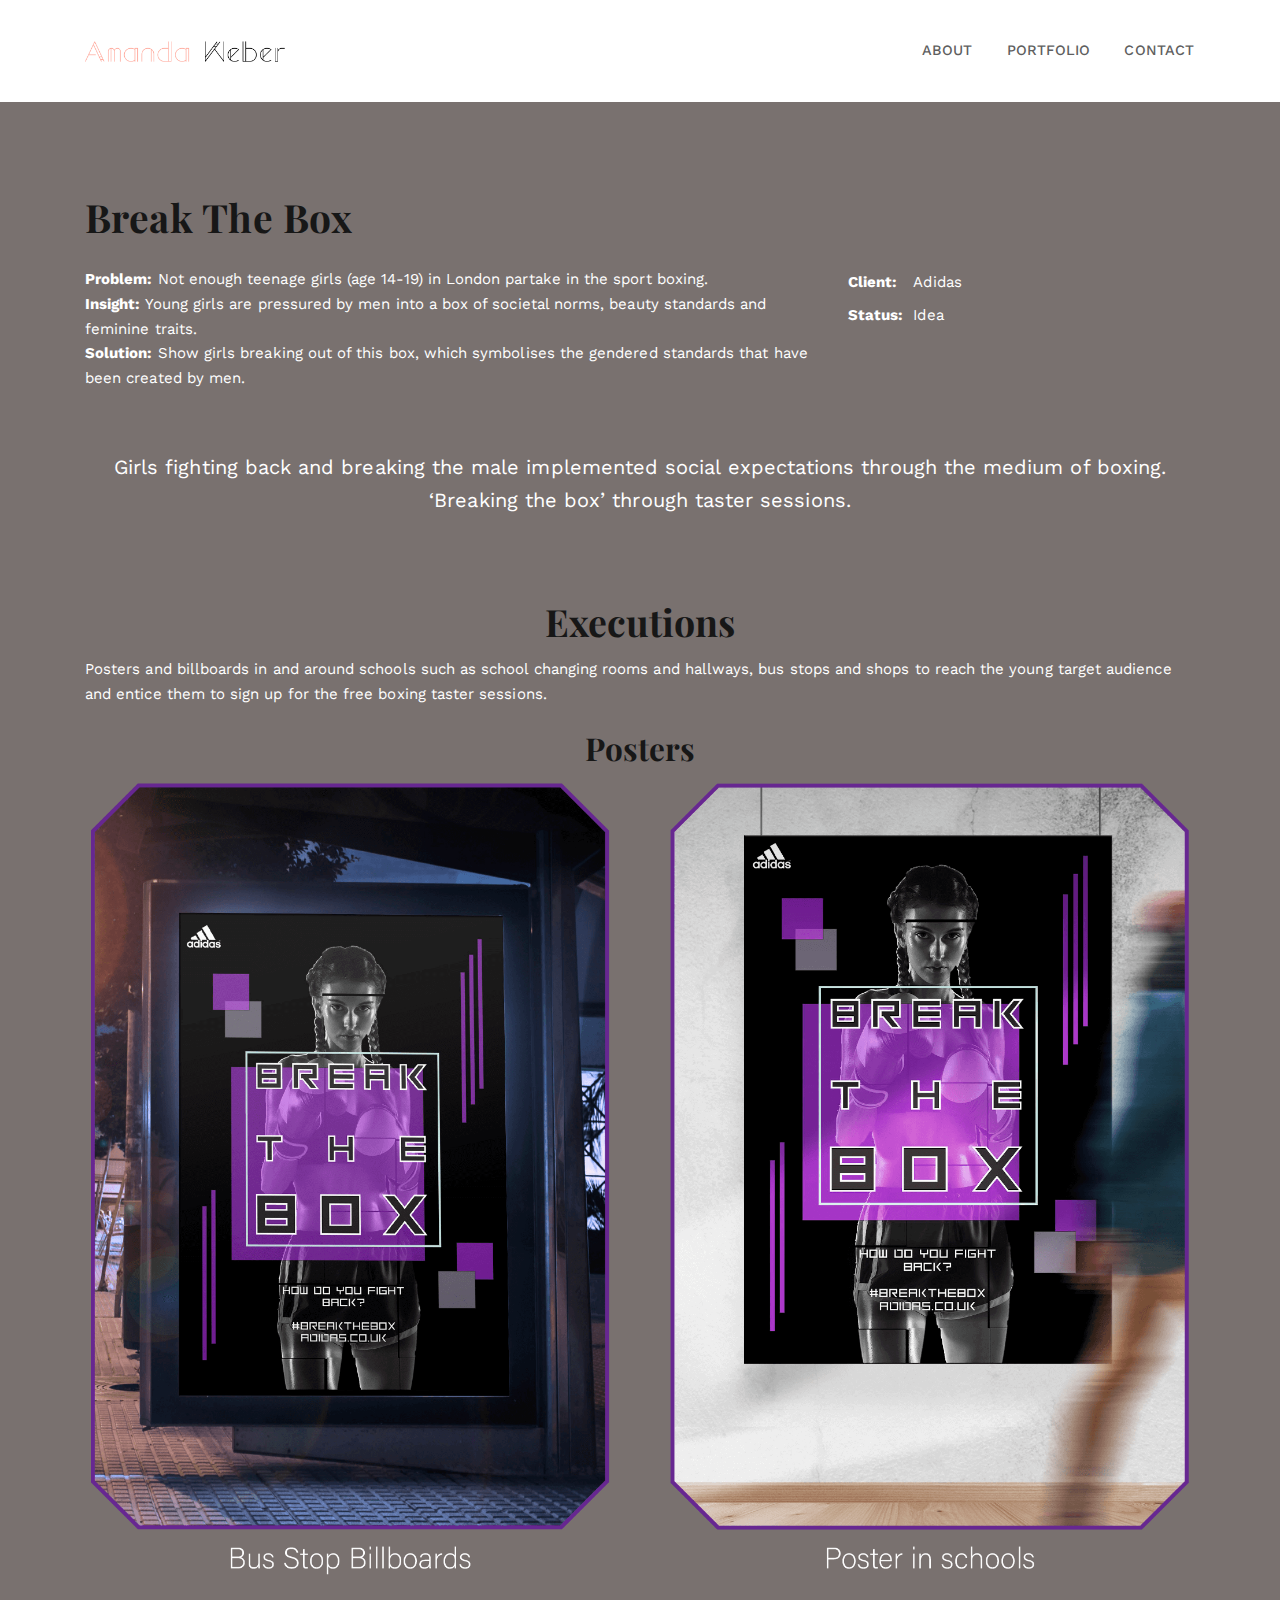
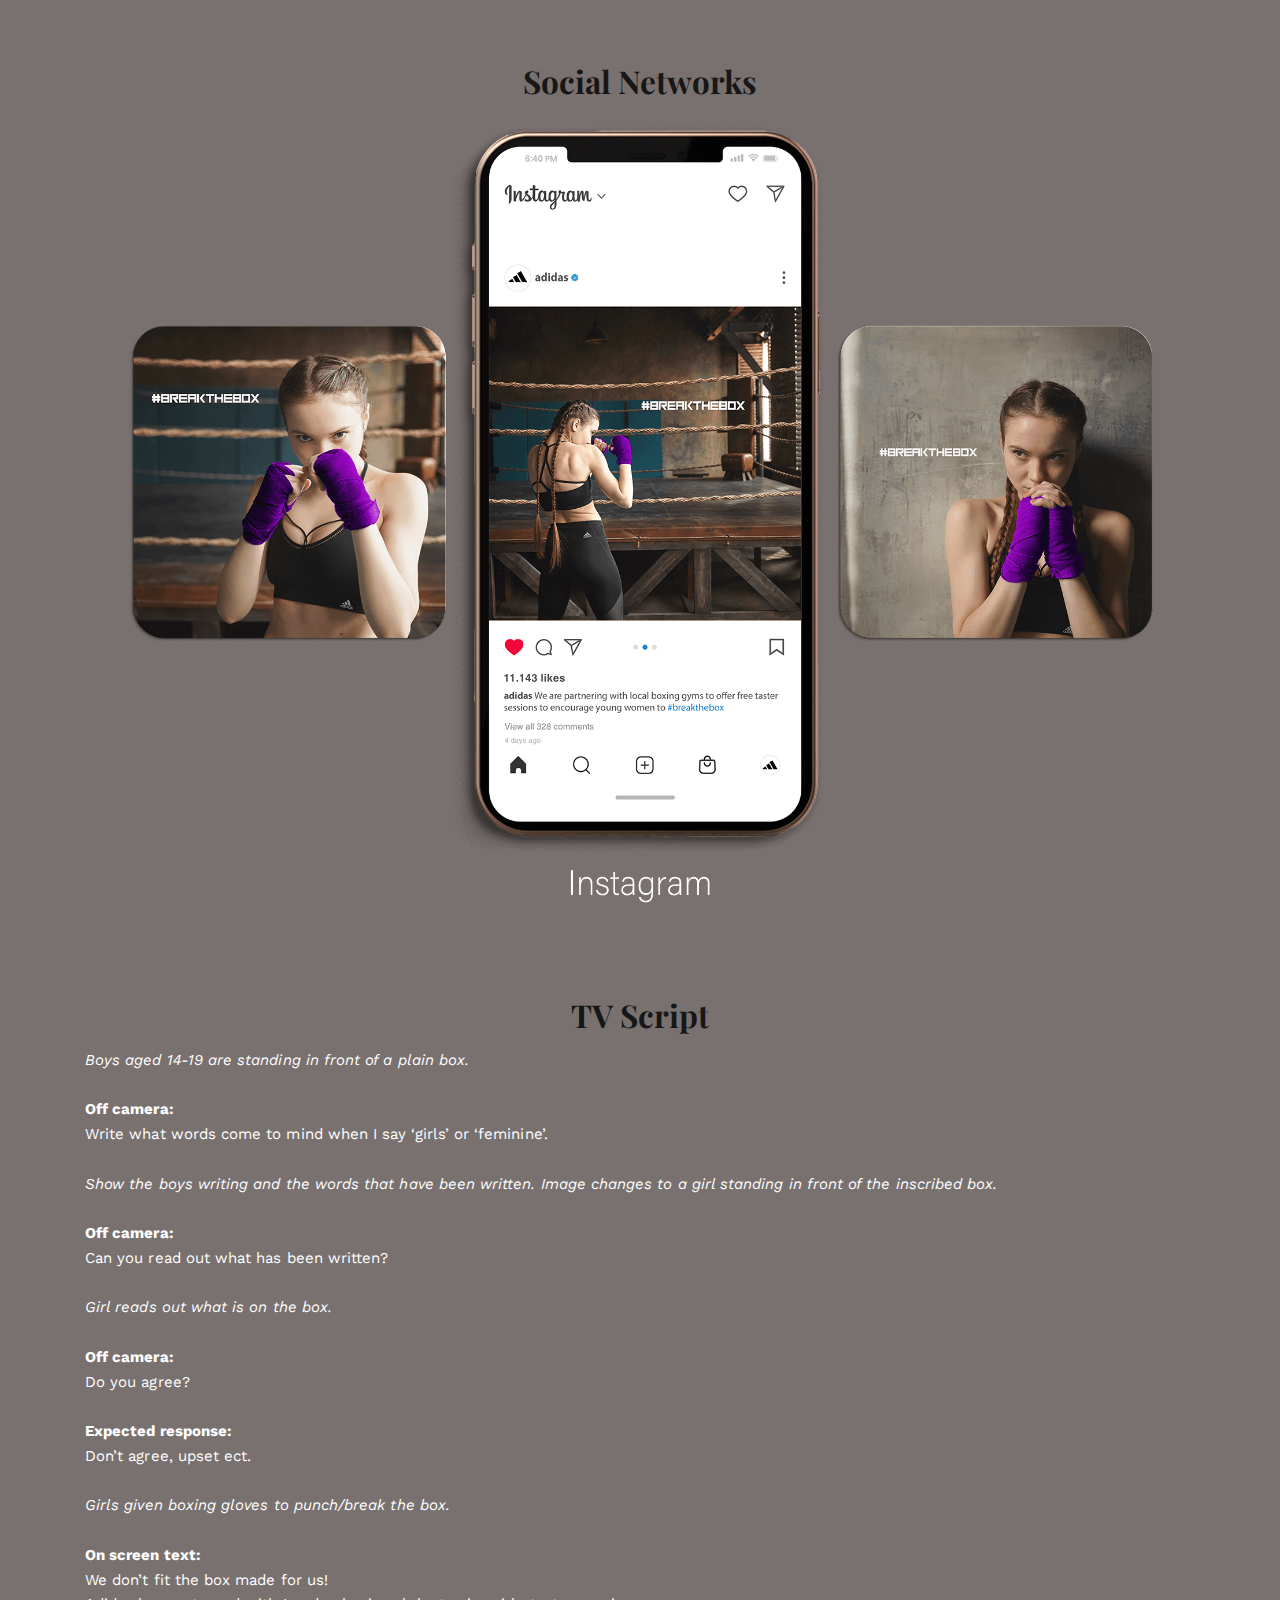
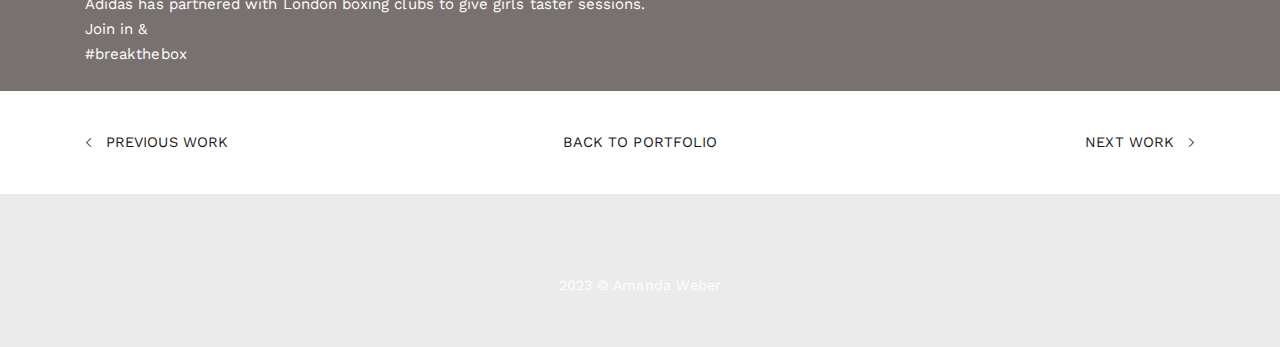
==== commit b371815f: "fix: make footer nav userfriendly" ====
--- a/adidas-btb.html
+++ b/adidas-btb.html
@@ -200,9 +200,7 @@
             <div class="container">
                 <a class="nk-pagination-prev" href="cadillac-zcca.html">
                     <span class="pe-7s-angle-left"></span> Previous Work</a>
-                <a class="nk-pagination-center" href="index.html#portfolio">
-                    <span class="nk-icon-squares"></span>
-                </a>
+                    <a class="nk-pagination-center" href="index.html#portfolio">Back to Portfolio</a>
                 <a class="nk-pagination-next" href="trnsmt-fc.html">Next Work <span class="pe-7s-angle-right"></span>
                 </a>
             </div>
--- a/assets/css/portfolio.css
+++ b/assets/css/portfolio.css
@@ -1,5 +1,15 @@
 .adidas-colours {
     background-color: #79716f;
+    color: #fff;
+}
+
+.trnsmt-colours {
+    background-color: #a8509f;
+    color: #fff;
+}
+
+.glengoyne-colours {
+    background-color: #a05227;
     color: #fff;
 }
 
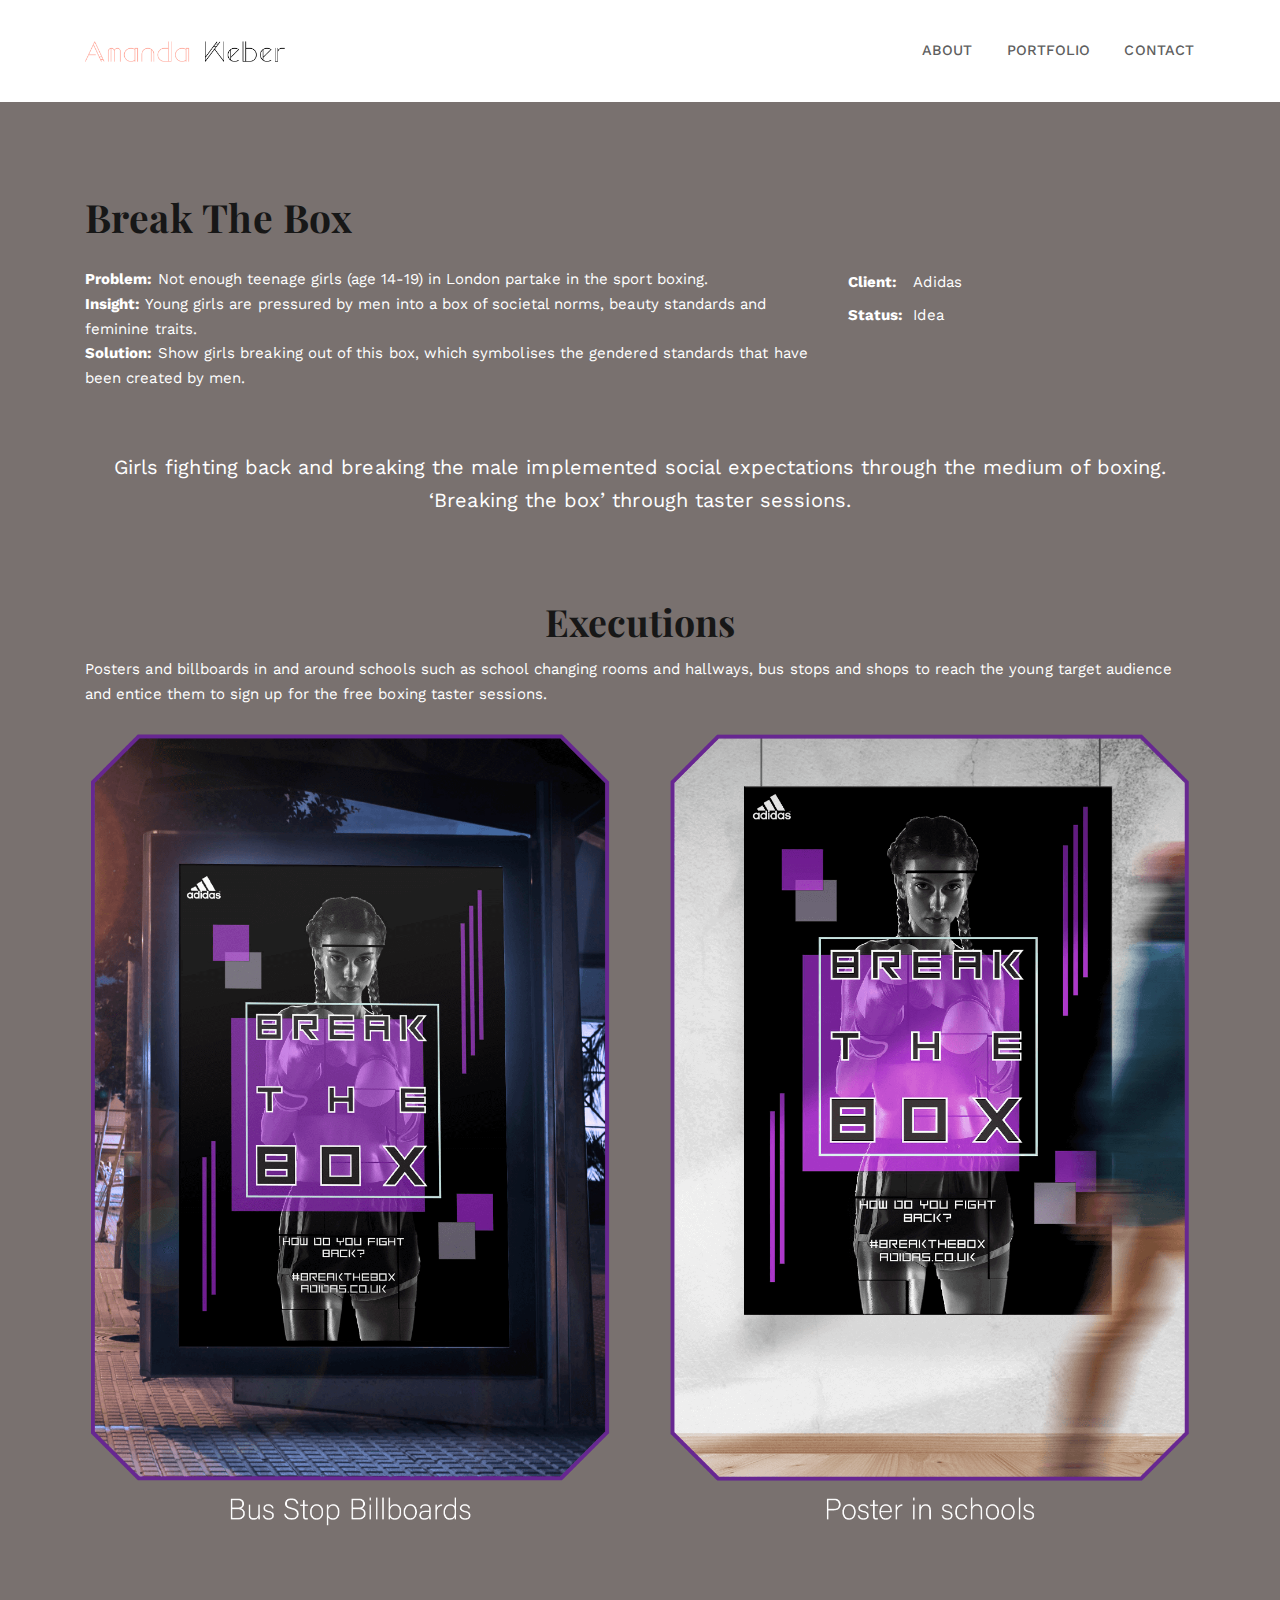
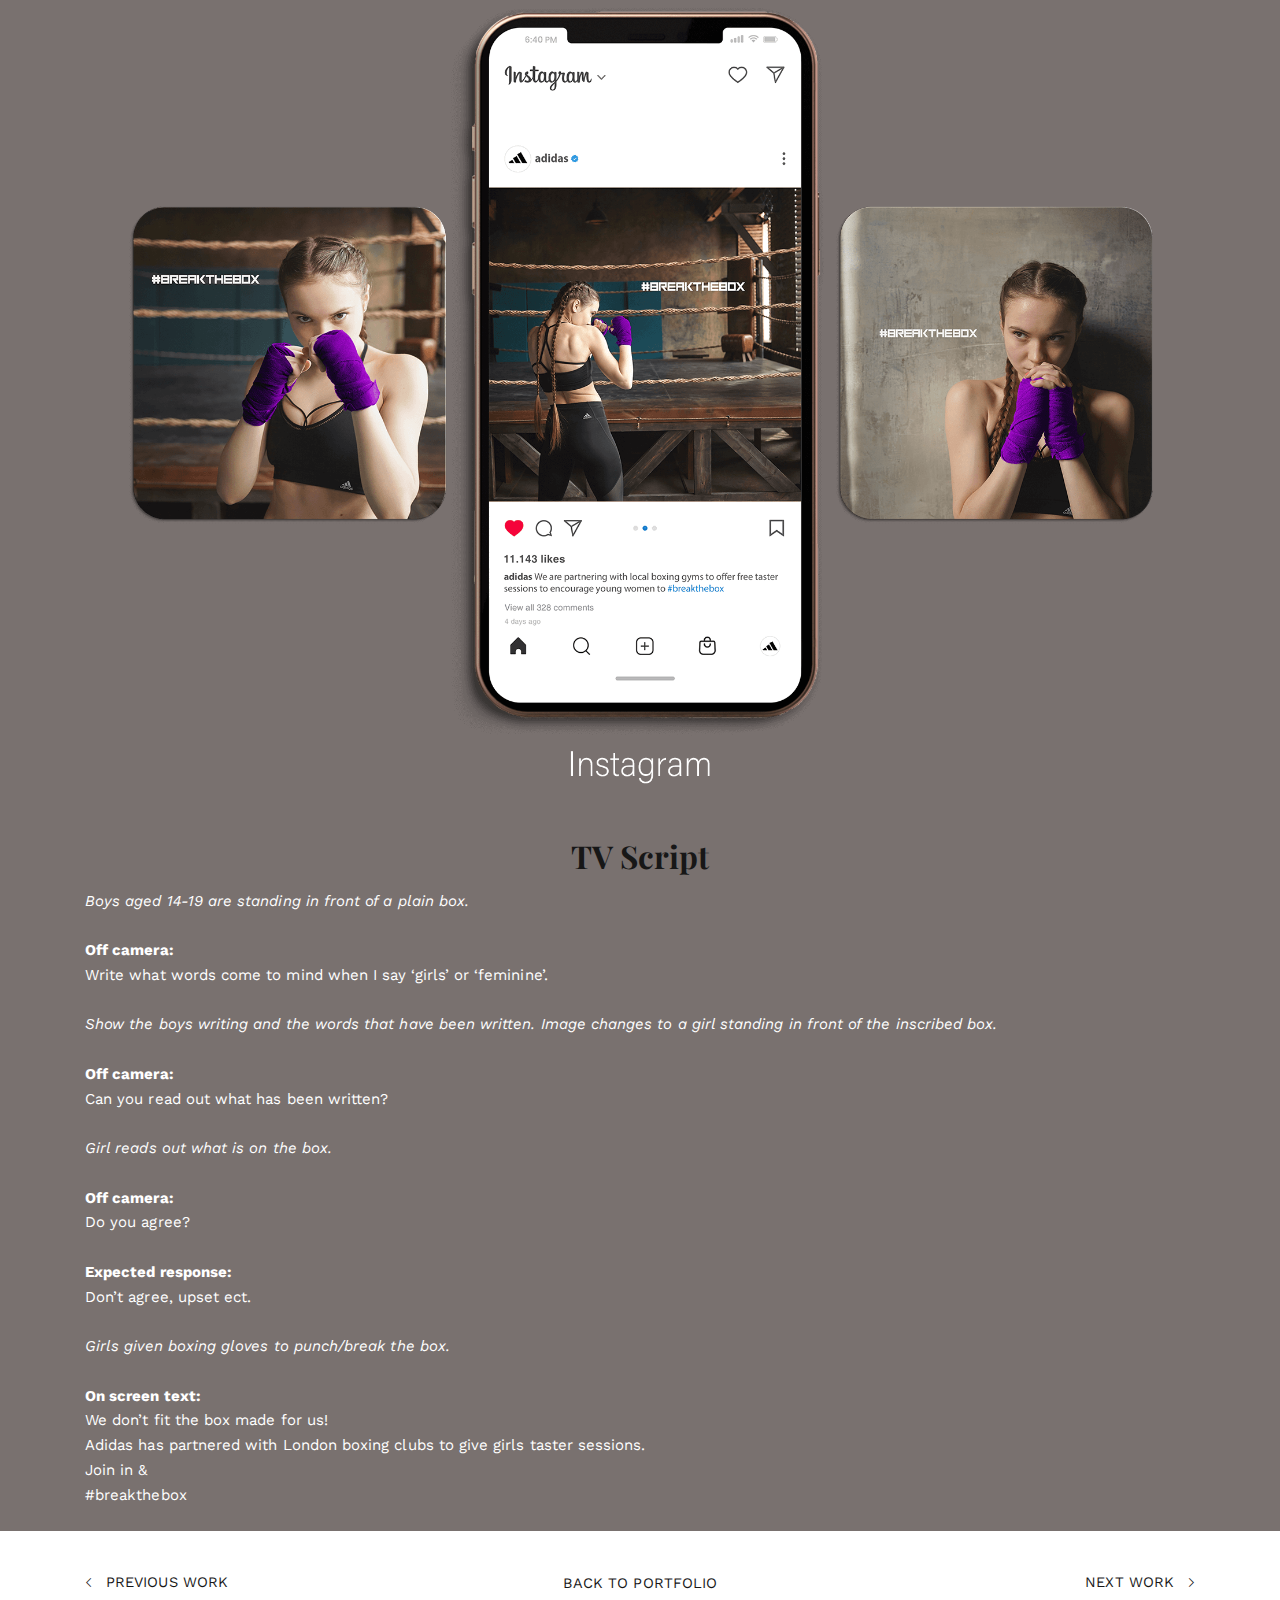
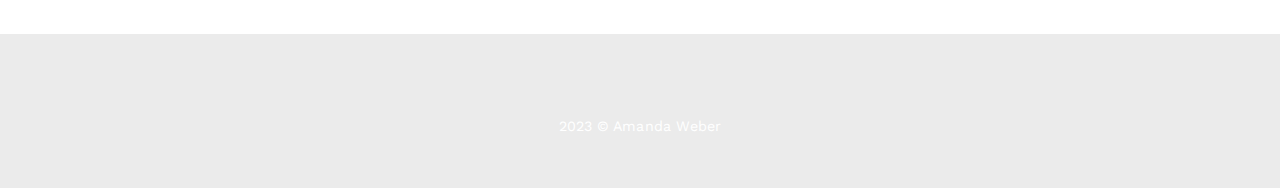
==== commit 64cb173f: "fix: improve readability" ====
--- a/adidas-btb.html
+++ b/adidas-btb.html
@@ -159,12 +159,10 @@
                 <p>Posters and billboards in and around schools such as school changing rooms and hallways, bus stops
                     and shops to reach the young target audience and entice them to sign up for the free boxing taster
                     sessions.</p>
-                <h2 class="centered">Posters</h2>
                 <img class="image-fit-100" src="assets/images/adidas-btb-posters.png">
-                <div class="nk-gap-4"></div>
-                <h2 class="centered section-gap">Social Networks</h2>
+                <div class="nk-gap-3"></div>
                 <img class="image-fit-100" src="assets/images/adidas-btb-instagram.png">
-                <div class="nk-gap-4"></div>
+                <div class="nk-gap-2"></div>
                 <h2 class="centered">TV Script</h2>
                 <p><i>Boys aged 14-19 are standing in front of a plain box.</i><br><br>
 
--- a/assets/css/portfolio.css
+++ b/assets/css/portfolio.css
@@ -10,6 +10,11 @@
 
 .glengoyne-colours {
     background-color: #a05227;
+    color: #fff;
+}
+
+.hyundai-colours {
+    background-color: #6490e6;
     color: #fff;
 }
 
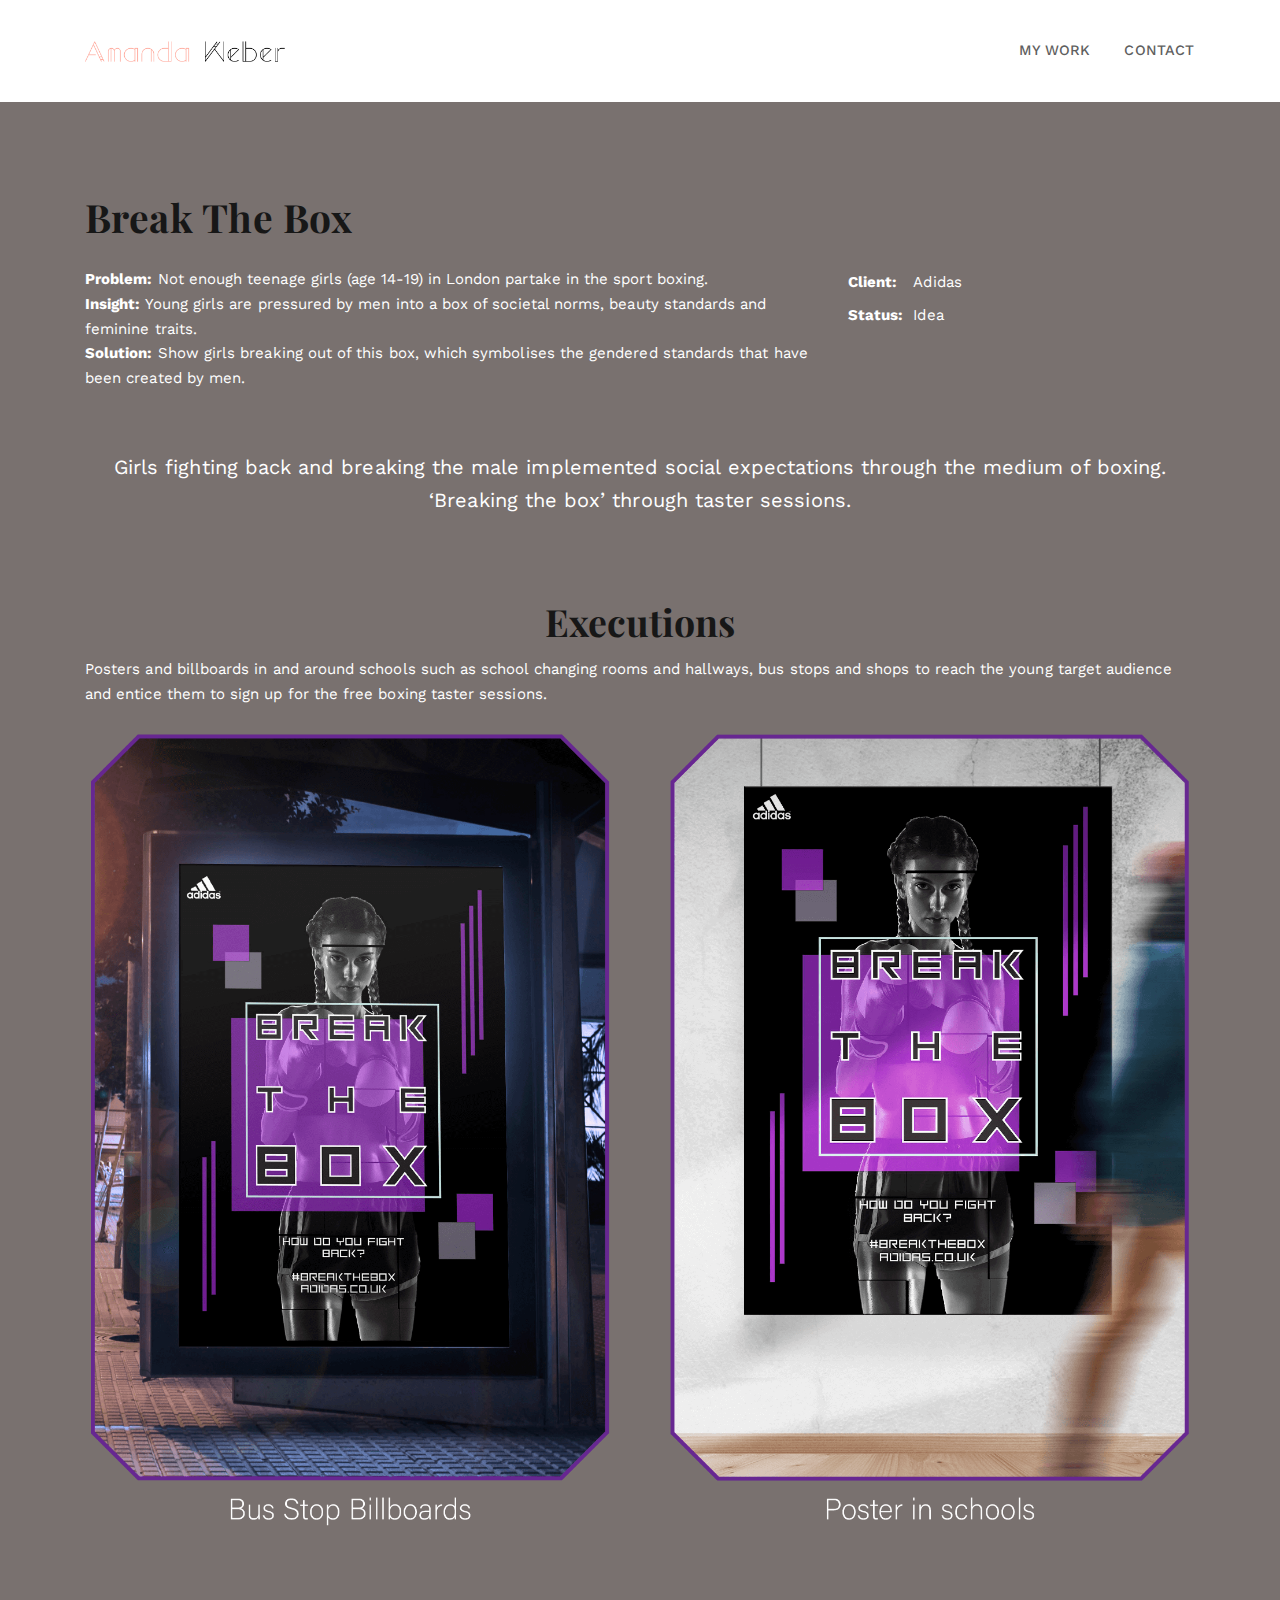
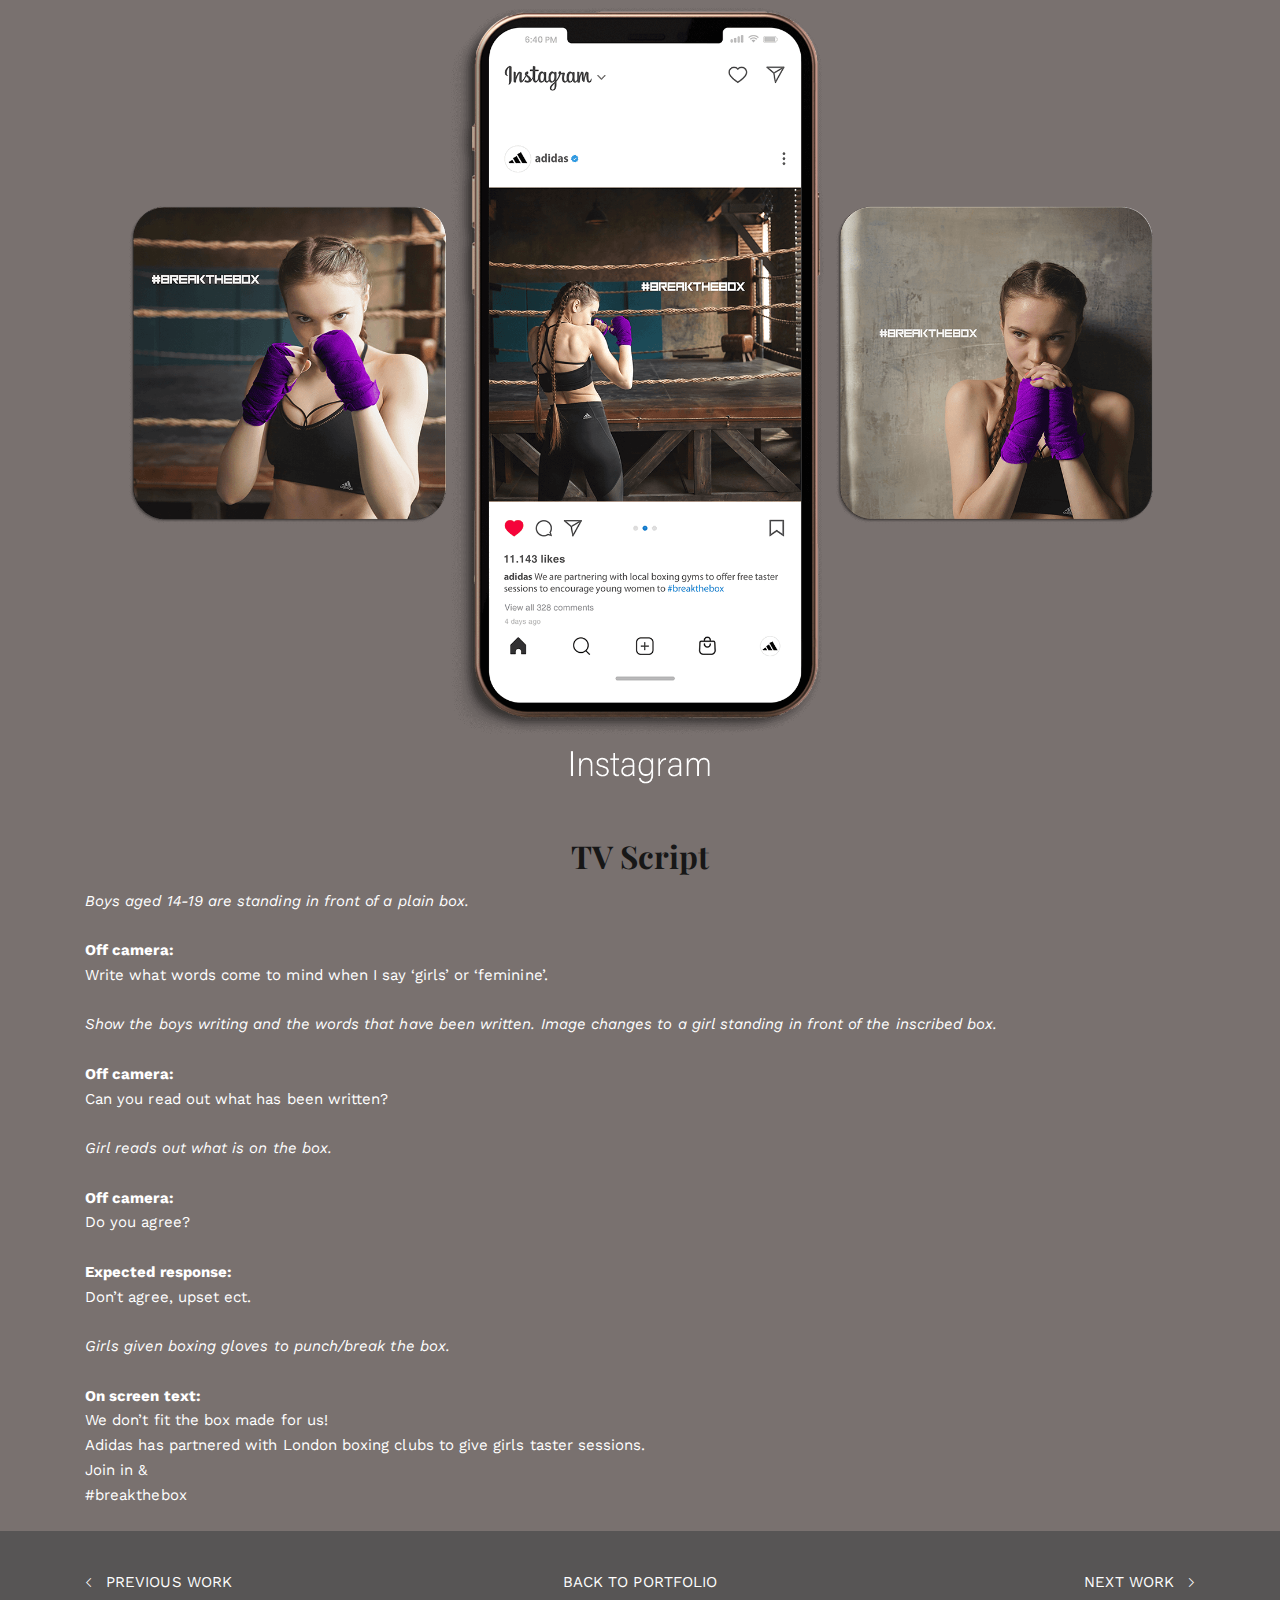
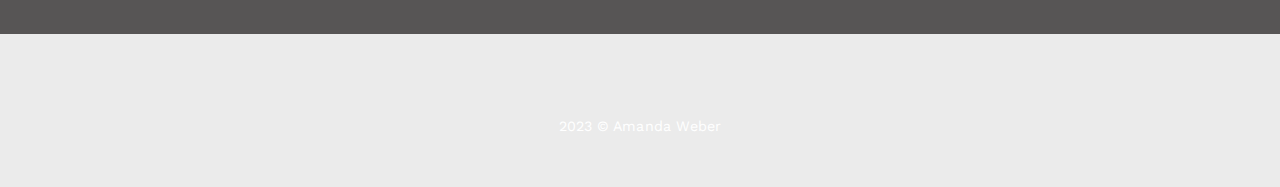
==== commit e43fc9e5: "fix: improved structure and readability" ====
--- a/adidas-btb.html
+++ b/adidas-btb.html
@@ -36,10 +36,7 @@
                     </a>
                     <ul class="nk-nav nk-nav-right hidden-md-down" data-nav-mobile="#nk-nav-mobile">
                         <li>
-                            <a href="index.html#about">About</a>
-                        </li>
-                        <li>
-                            <a href="index.html#portfolio">Portfolio</a>
+                            <a href="index.html#portfolio">My Work</a>
                         </li>
                         <li>
                             <a href="index.html#contact">Contact</a>
@@ -199,7 +196,7 @@
                 <a class="nk-pagination-prev" href="cadillac-zcca.html">
                     <span class="pe-7s-angle-left"></span> Previous Work</a>
                     <a class="nk-pagination-center" href="index.html#portfolio">Back to Portfolio</a>
-                <a class="nk-pagination-next" href="trnsmt-fc.html">Next Work <span class="pe-7s-angle-right"></span>
+                <a class="nk-pagination-next" href="wwf-mfm.html">Next Work <span class="pe-7s-angle-right"></span>
                 </a>
             </div>
         </div>
--- a/assets/css/combined.css
+++ b/assets/css/combined.css
@@ -4762,7 +4762,7 @@
 
 .nk-pagination {
   width: 100%;
-  background-color: #fff;
+  background-color: #575555;
   padding: 20px 0;
 }
 
@@ -4781,9 +4781,9 @@
 .nk-pagination>a {
   display: inline-block;
   vertical-align: middle;
-  color: #171717;
+  color: #fff;
   text-transform: uppercase;
-  font-size: 0.97rem;
+  font-size: 1rem;
   text-decoration: none;
   padding: 19px;
   transition: opacity 0.5s;
--- a/assets/css/style.css
+++ b/assets/css/style.css
@@ -4,6 +4,23 @@
 }
 
 .contact-pic img {
-  width: auto;
+  width: 80%;
   height: auto;
+  display: block;
+  margin-left: auto;
+  margin-right: auto;
+}
+
+.f1-3 {
+  font-size: 1.3rem;
+}
+
+@media only screen and (max-width: 560px) {
+  .about-me {
+    font-size: 1.6rem;
+  }
+
+  .sub-mobile {
+    font-size: 2rem;
+  }
 }--- a/assets/css/portfolio.css
+++ b/assets/css/portfolio.css
@@ -14,8 +14,13 @@
 }
 
 .hyundai-colours {
-    background-color: #6490e6;
+    background-color: #3566c8;
     color: #fff;
+}
+
+.cadillac-colours {
+    background-color: #ea7842;
+    color: #000;
 }
 
 .image-fit-100 {
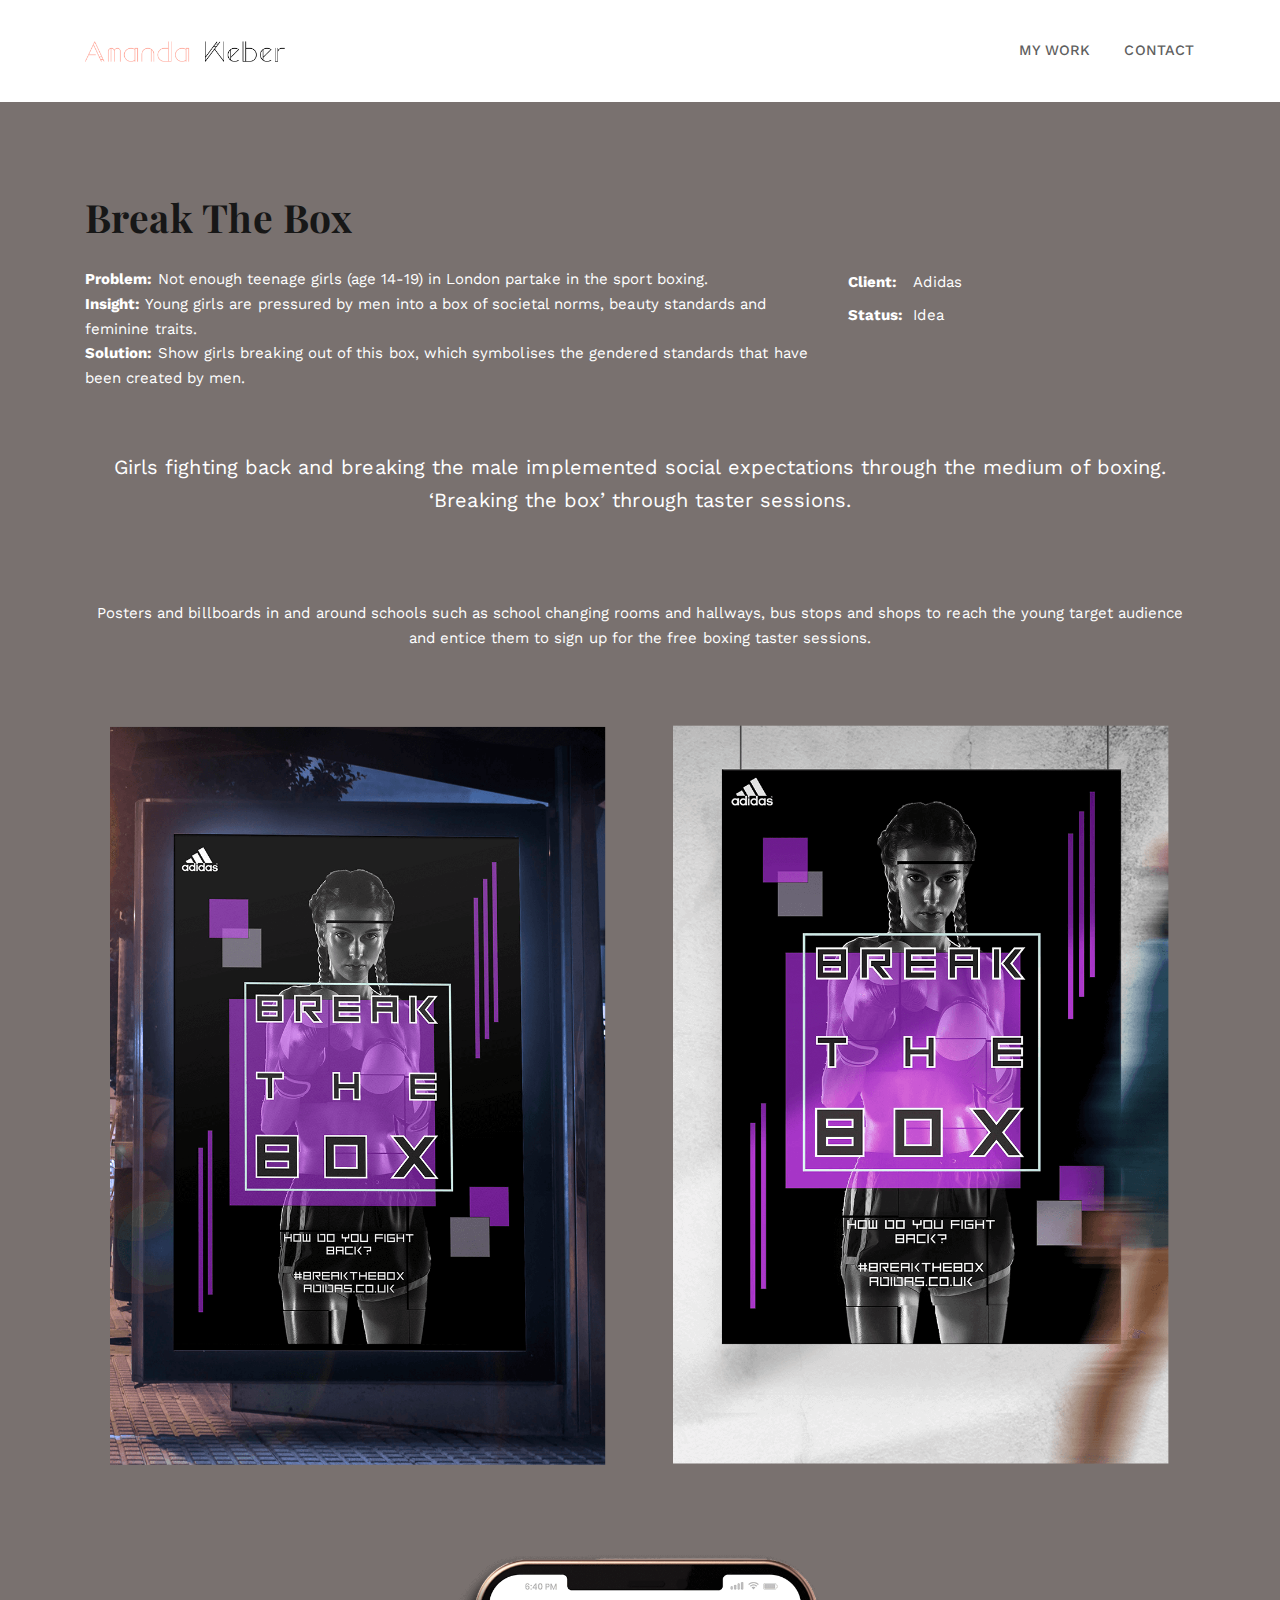
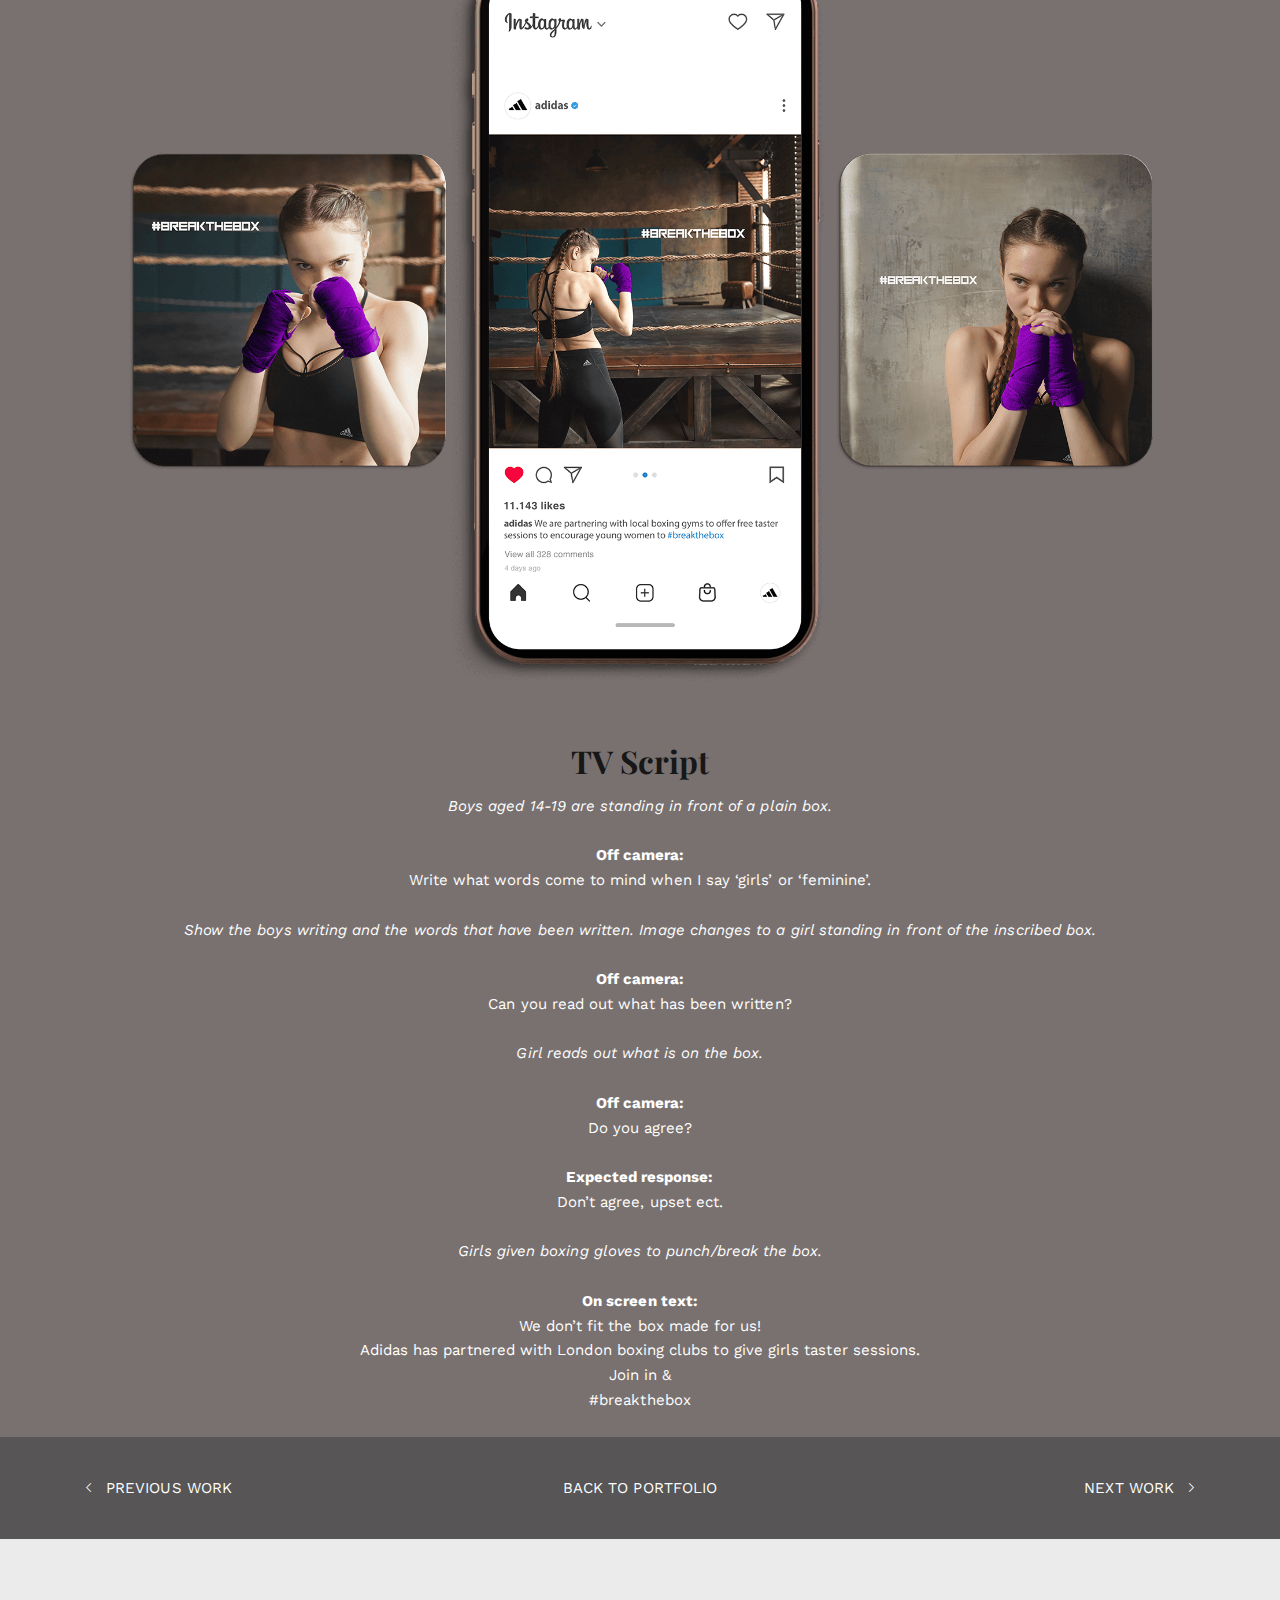
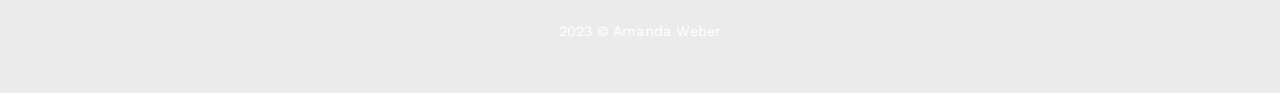
==== commit 8ca8bac8: "fix: improved media and readability" ====
--- a/adidas-btb.html
+++ b/adidas-btb.html
@@ -152,16 +152,16 @@
                     expectations through the medium of boxing. ‘Breaking the box’ through taster
                     sessions.</p>
                 <div class="nk-gap-3"></div>
-                <h1 class="centered">Executions</h1>
-                <p>Posters and billboards in and around schools such as school changing rooms and hallways, bus stops
+                <p class="centered">Posters and billboards in and around schools such as school changing rooms and hallways, bus stops
                     and shops to reach the young target audience and entice them to sign up for the free boxing taster
                     sessions.</p>
+                <div class="nk-gap-2"></div>
                 <img class="image-fit-100" src="assets/images/adidas-btb-posters.png">
                 <div class="nk-gap-3"></div>
                 <img class="image-fit-100" src="assets/images/adidas-btb-instagram.png">
                 <div class="nk-gap-2"></div>
                 <h2 class="centered">TV Script</h2>
-                <p><i>Boys aged 14-19 are standing in front of a plain box.</i><br><br>
+                <p class="centered"><i>Boys aged 14-19 are standing in front of a plain box.</i><br><br>
 
                     <b>Off camera:</b><br>
                     Write what words come to mind when I say ‘girls’ or ‘feminine’.
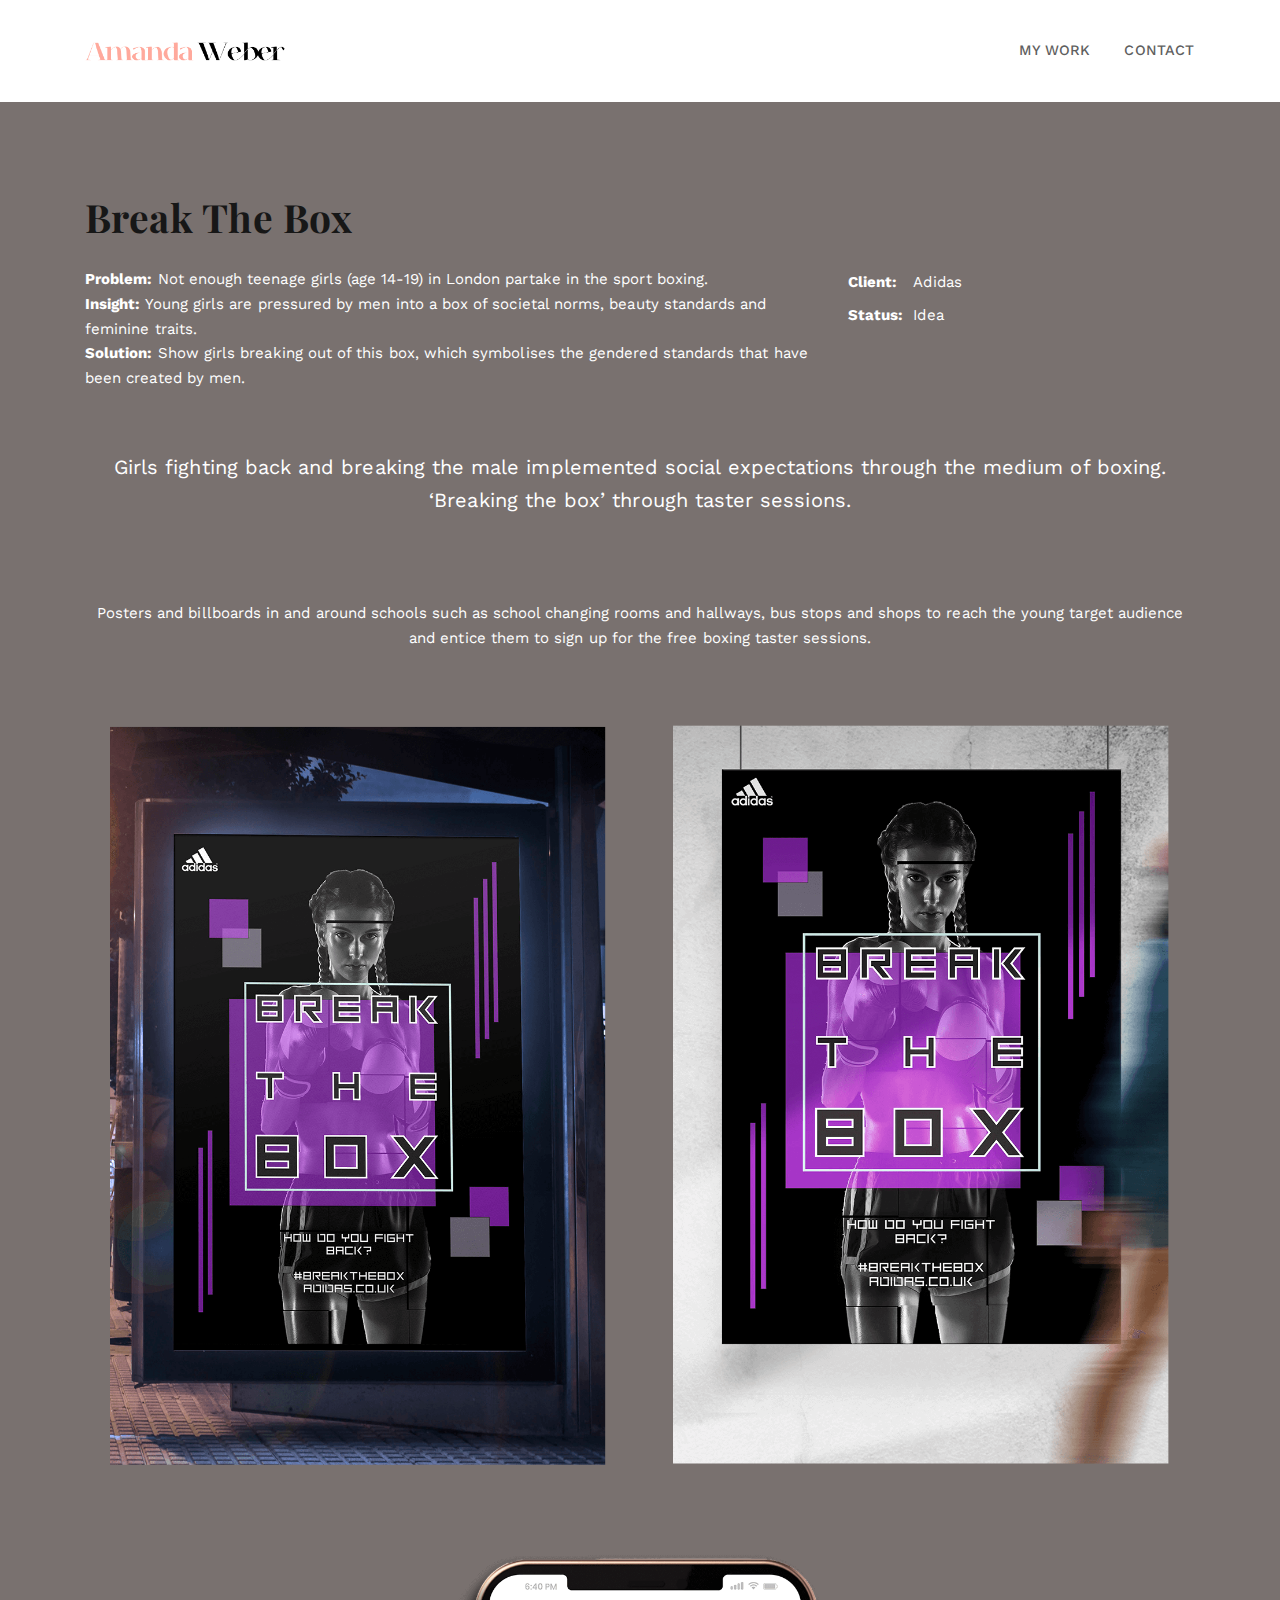
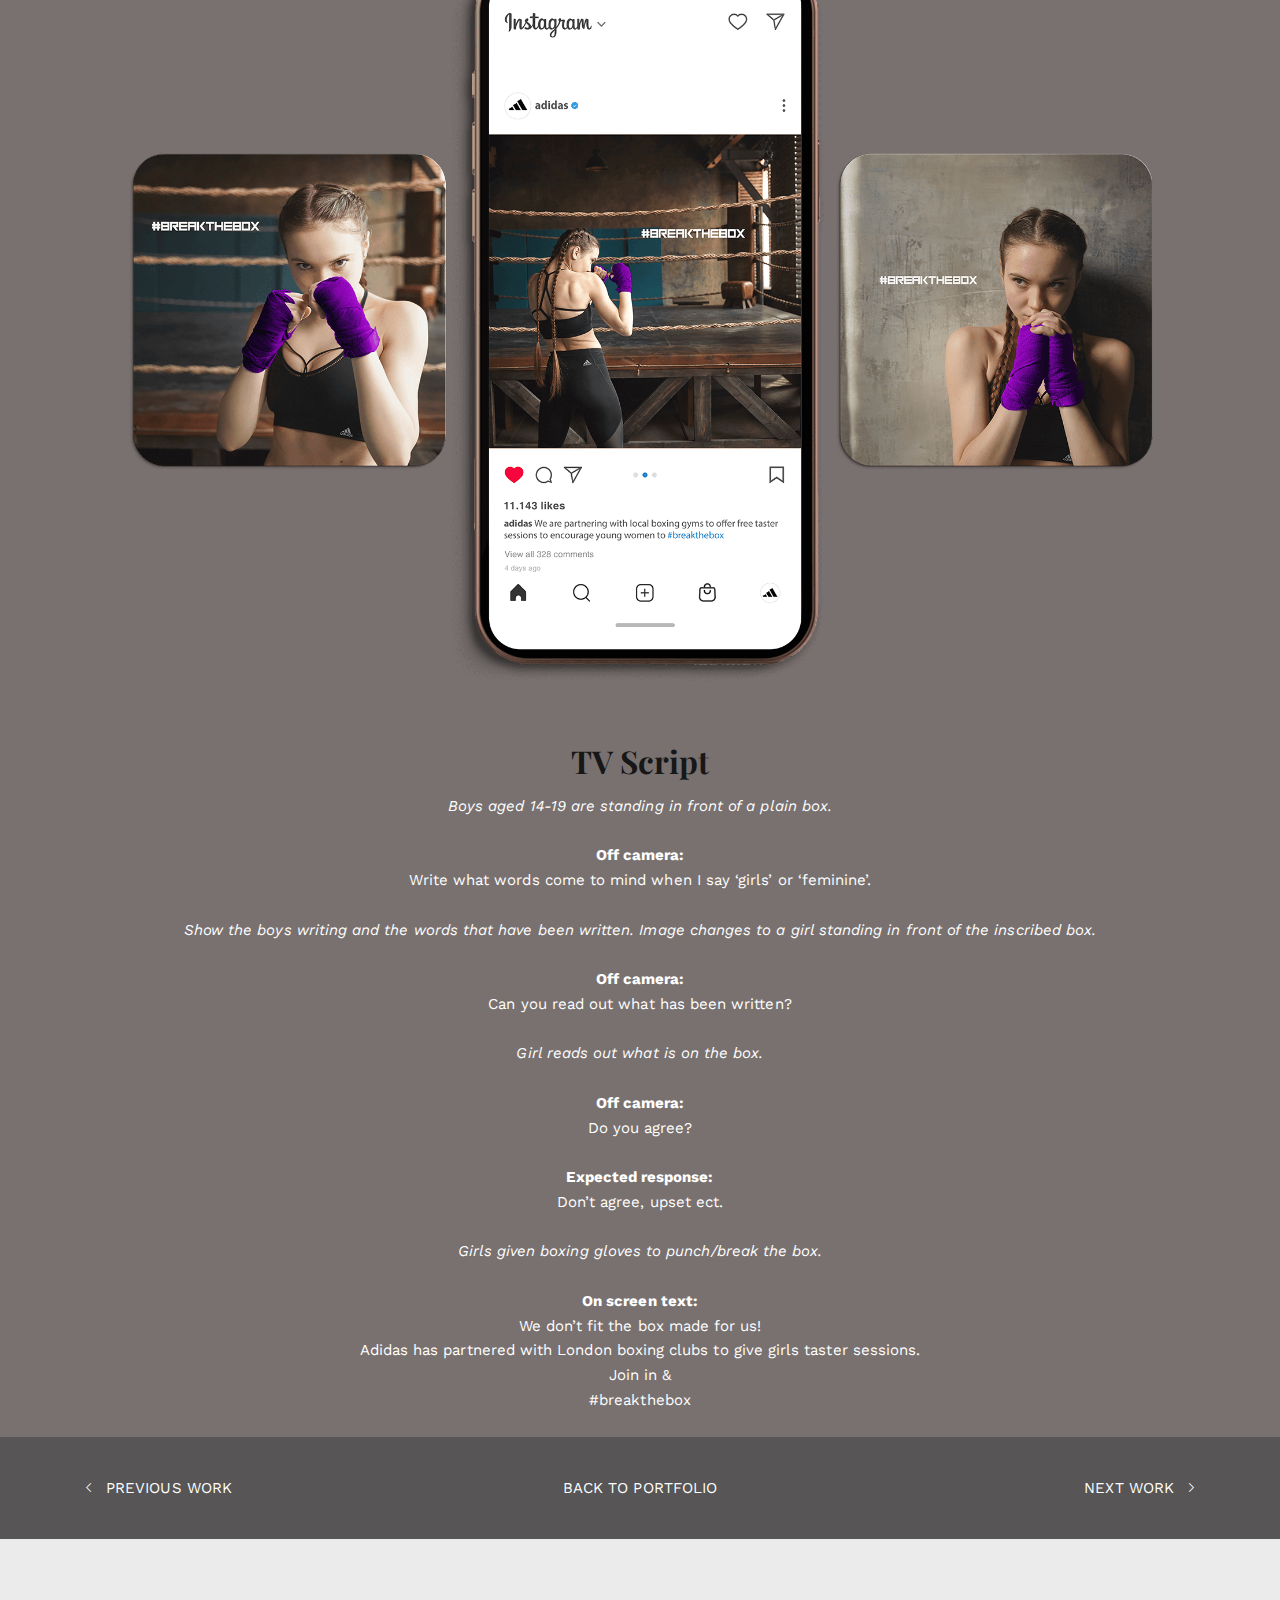
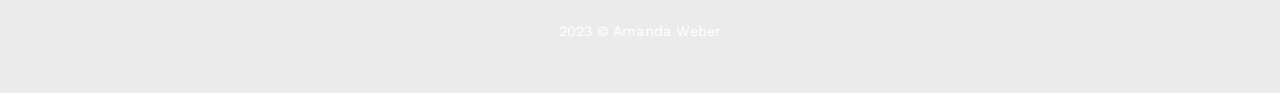
==== commit 32eed995: "update: assets updates" ====
--- a/adidas-btb.html
+++ b/adidas-btb.html
@@ -9,7 +9,7 @@
     <meta name="description" content="Amanda Weber - Art Director Portfolio" />
     <meta name="keywords" content="art director, portfolio, creative" />
     <!-- Favicon -->
-    <link rel="icon" type="image/png" href="assets/images/favicon.ico" />
+    <link rel="icon" type="image/png" href="assets/images/favicon.png" />
     <!-- Google Fonts -->
     <link href="https://fonts.googleapis.com/css?family=Playfair+Display:400,400i,700,700i%7cWork+Sans:400,500,700"
         rel="stylesheet" type="text/css" />
